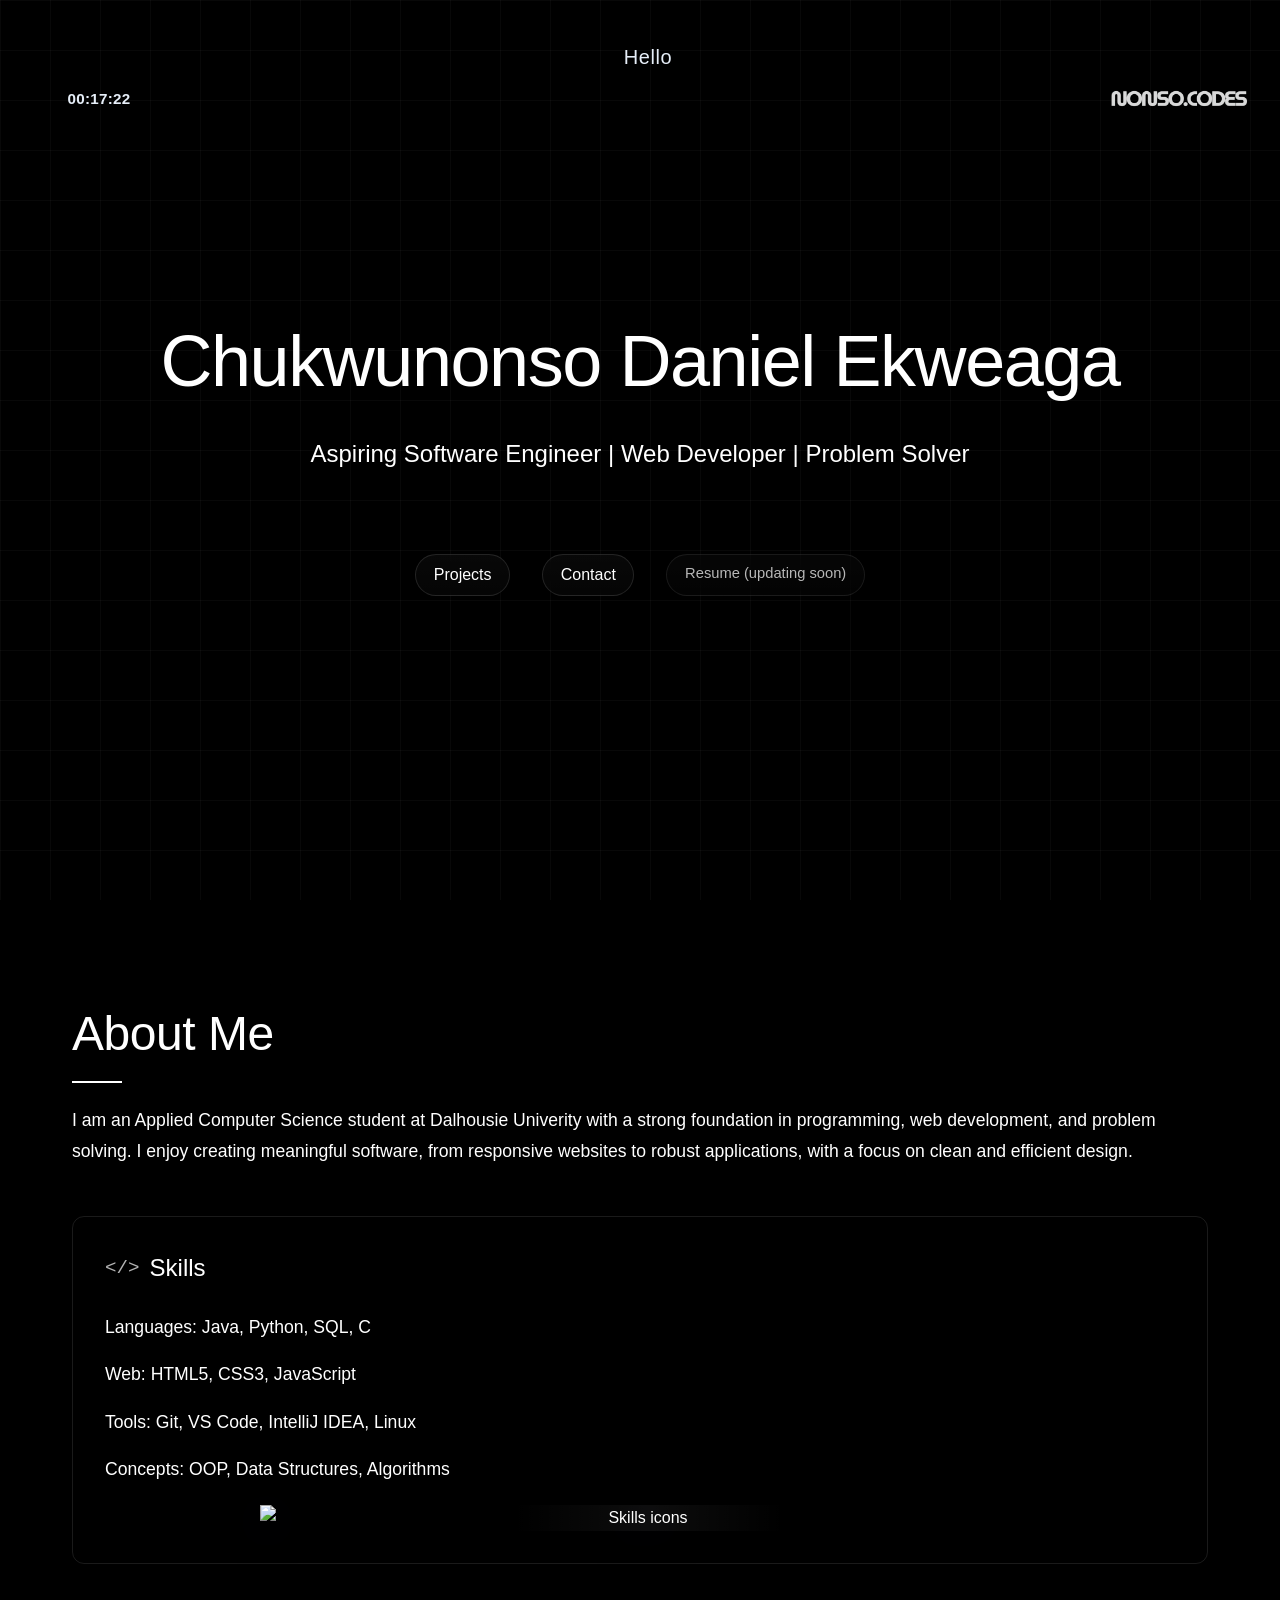
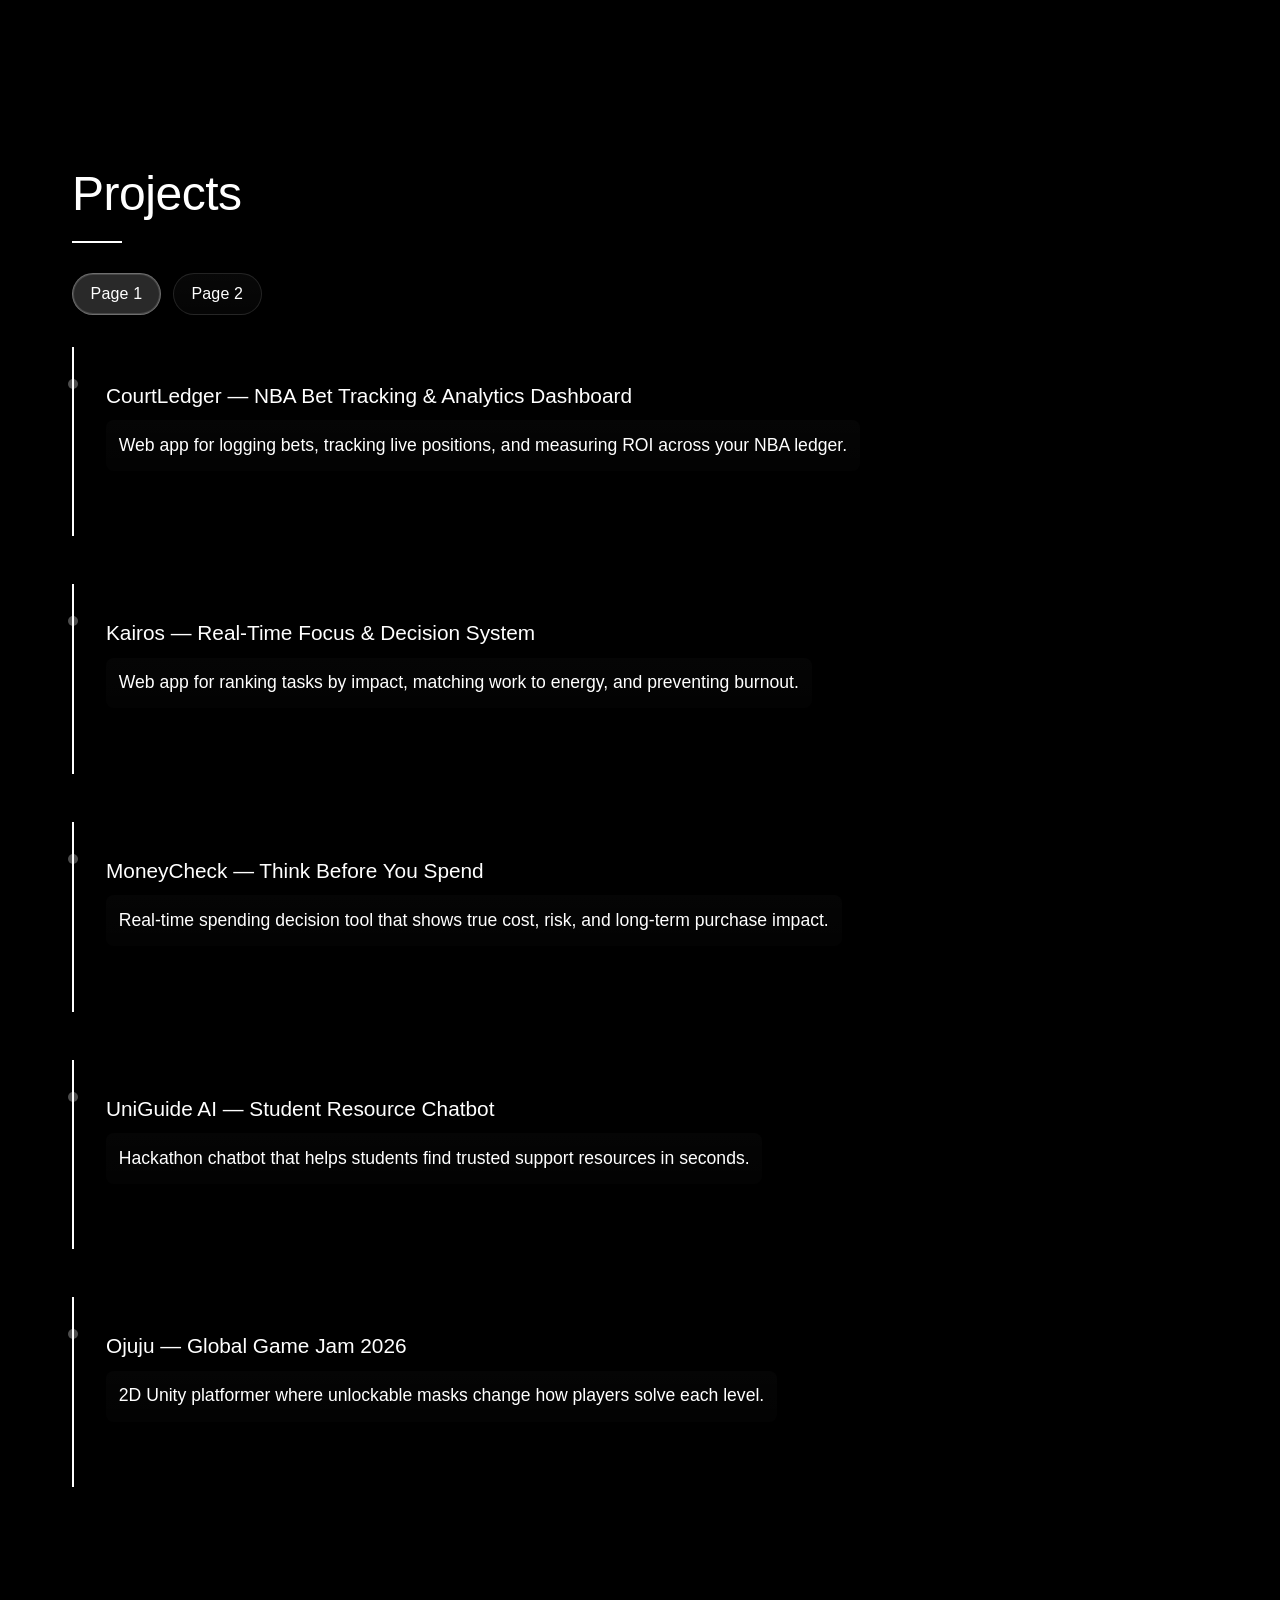
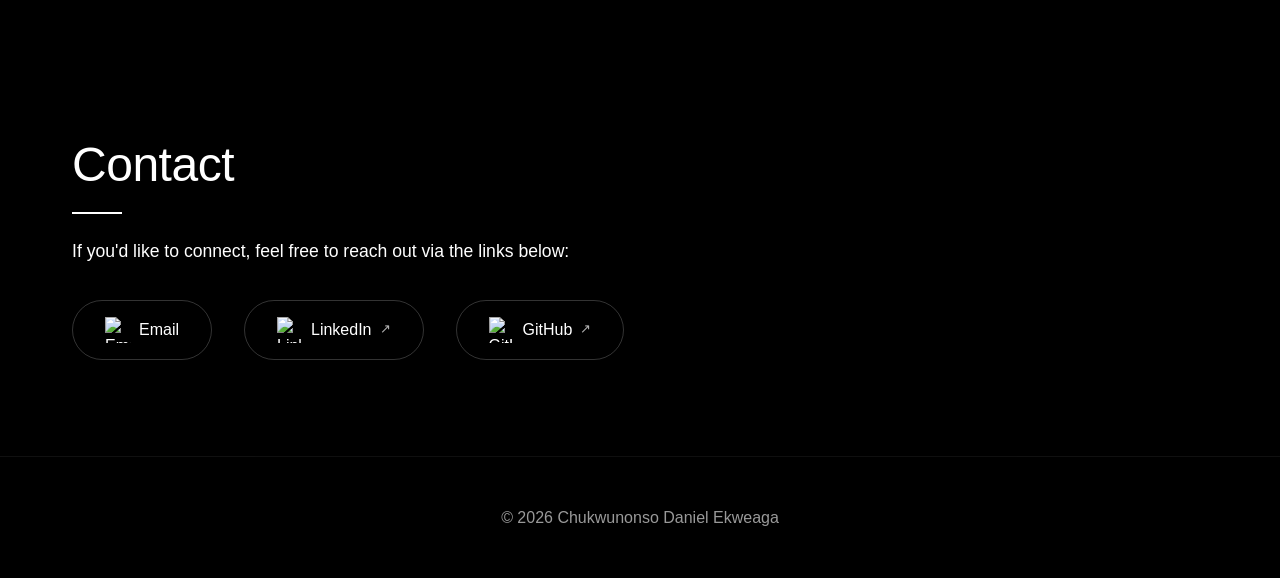
==== index.html @ 3522baa2 "Replace resume download with updating soon note. Co-authored-by: Cursor <cursoragent@cursor.com>" ====
<!DOCTYPE html>
<html lang="en">
<head>
  <meta charset="UTF-8">
  <meta name="viewport" content="width=device-width, initial-scale=1.0">
  <title>Chukwunonso Daniel Ekweaga</title>
  <!-- Favicon / site icon -->
  <link rel="icon" type="image/png" href="header image.png">
  <link rel="apple-touch-icon" href="header image.png">
  <meta name="theme-color" content="#0b0b0b">
  <link rel="stylesheet" href="style.css">
</head>
<body>
  <!-- Floating geometric background shapes -->
  <div class="geometric-bg shape-1">
    <svg viewBox="0 0 100 100">
      <circle cx="50" cy="50" r="45" stroke="rgba(255,255,255,0.1)" stroke-width="1" fill="none"/>
    </svg>
  </div>
  <div class="geometric-bg shape-2">
    <svg viewBox="0 0 100 100">
      <polygon points="50,5 95,75 5,75" stroke="rgba(255,255,255,0.1)" stroke-width="1" fill="none"/>
    </svg>
  </div>
  <div class="geometric-bg shape-3">
    <svg viewBox="0 0 100 100">
      <rect x="10" y="10" width="80" height="80" stroke="rgba(255,255,255,0.1)" stroke-width="1" fill="none"/>
    </svg>
  </div>

  <!-- Top bar: logo, greeting, clock -->
  <div class="topbar">
    <div class="top-left">
      <div class="clock" aria-hidden="false" title="Local time"></div>
      <div class="topbar-links">
        <!-- Resume moved to main nav for easier access on mobile -->
      </div>
    </div>
    <div class="greeting" aria-live="polite">Hello</div>
    <div class="logo">
      <a href="#">
        <img src="nonso wo bg.png" alt="CDE Logo">
      </a>
    </div>
  </div>
  <header>
    <h1 class="slide-in">Chukwunonso Daniel Ekweaga</h1>
    <p class="slide-in">Aspiring Software Engineer | Web Developer | Problem Solver</p>
    <nav>
      <a href="#projects">Projects</a>
      <a href="#contact">Contact</a>
      <span class="resume-note" id="download-resume" title="Resume is being updated">Resume (updating soon)</span>
    </nav>
  </header>


  <section id="about" class="fade-in">
    <h2>About Me</h2>
    <p>I am an Applied Computer Science student at Dalhousie Univerity with a strong foundation in programming, web development, and problem solving. I enjoy creating meaningful software, from responsive websites to robust applications, with a focus on clean and efficient design.</p>
    <div class="skills">
      <h3>Skills</h3>
      <p><strong>Languages:</strong> Java, Python, SQL, C</p>
      <p><strong>Web:</strong> HTML5, CSS3, JavaScript</p>
      <p><strong>Tools:</strong> Git, VS Code, IntelliJ IDEA, Linux</p>
      <p><strong>Concepts:</strong> OOP, Data Structures, Algorithms</p>

      <!-- Skills icons (skillicons.dev) -->
      <div class="skillsicons-wrap">
        <img class="skillsicons-img" src="https://skillicons.dev/icons?i=js,html,css,java,python,mysql,c,git,vscode,linux" alt="Skills icons">
      </div>
    </div>
  </section>
  

  <section id="projects" class="fade-in">
    <h2>Projects</h2>
    <div class="projects-pagination" role="tablist" aria-label="Project pages">
      <button class="projects-page-btn active" data-project-page-btn="1" role="tab" aria-selected="true">Page 1</button>
      <button class="projects-page-btn" data-project-page-btn="2" role="tab" aria-selected="false">Page 2</button>
    </div>

    <div class="project slide-in" data-project-page="1">
      <h3>CourtLedger — NBA Bet Tracking &amp; Analytics Dashboard</h3>
      <p class="project-short" tabindex="0" role="button" aria-expanded="false">Web app for logging bets, tracking live positions, and measuring ROI across your NBA ledger.</p>
      <div class="project-details" aria-hidden="true">
        <div class="project-details-inner">
          <p class="project-long">CourtLedger helps users record props and game bets, monitor pending vs settled outcomes, analyze performance by market and sportsbook, and export ledgers for review. It includes Highlight Hub for official NBA YouTube highlights, optional auto-settlement for supported player props, bet slip OCR, and secure auth with user-scoped data. Built with React (TypeScript), Vite, Tailwind CSS, Supabase, Recharts, and deployed on Vercel.</p>
          <a class="project-download" href="https://court-ledger.vercel.app/" target="_blank" rel="noopener" data-file="">Live Demo</a>
        </div>
      </div>
    </div>

    <div class="project slide-in" data-project-page="1">
      <h3>Kairos — Real-Time Focus & Decision System</h3>
      <p class="project-short" tabindex="0" role="button" aria-expanded="false">Web app for ranking tasks by impact, matching work to energy, and preventing burnout.</p>
      <div class="project-details" aria-hidden="true">
        <div class="project-details-inner">
          <p class="project-long">Kairos helps users prioritize high-ROI tasks, run checkpoint-based focus sessions, and adapt breaks in real time. It includes session persistence and recovery, plus secure auth/profile flows. Built with React (TypeScript), shadcn/ui, Tailwind CSS, Supabase, LocalStorage, and deployed on Vercel.</p>
          <a class="project-download" href="https://kairos-six-inky.vercel.app" target="_blank" rel="noopener" data-file="">Live Demo</a>
          <a class="project-download" href="https://github.com/danekweaga/kairos" target="_blank" rel="noopener" data-file="">GitHub</a>
        </div>
      </div>
    </div>

    <div class="project slide-in" data-project-page="1">
      <h3>MoneyCheck — Think Before You Spend</h3>
      <p class="project-short" tabindex="0" role="button" aria-expanded="false">Real-time spending decision tool that shows true cost, risk, and long-term purchase impact.</p>
      <div class="project-details" aria-hidden="true">
        <div class="project-details-inner">
          <p class="project-long">MoneyCheck helps users evaluate purchases instantly with budget impact scoring, risk analysis, future value visualization, AI-powered explanations, a personal finance dashboard, and exportable records. Built as a full-stack application using Next.js, Supabase, and OpenAI.</p>
          <a class="project-download" href="https://money-check-theta.vercel.app/dashboard" target="_blank" rel="noopener" data-file="">Live Demo</a>
        </div>
      </div>
    </div>

    <div class="project slide-in" data-project-page="1">
      <h3>UniGuide AI — Student Resource Chatbot</h3>
      <p class="project-short" tabindex="0" role="button" aria-expanded="false">Hackathon chatbot that helps students find trusted support resources in seconds.</p>
      <div class="project-details" aria-hidden="true">
        <div class="project-details-inner">
          <p class="project-long">UniGuide AI lets students describe their situation in plain language, then returns relevant support links from university, government, and local services. I helped prototype the chat flow, shape response clarity, and present the solution during the final pitch.</p>
          <a class="project-download" href="https://github.com/UniGuide-AI/main" target="_blank" rel="noopener" data-file="">GitHub</a>
        </div>
      </div>
    </div>

    <div class="project slide-in" data-project-page="1">
      <h3>Ojuju — Global Game Jam 2026</h3>
      <p class="project-short" tabindex="0" role="button" aria-expanded="false">2D Unity platformer where unlockable masks change how players solve each level.</p>
      <div class="project-details" aria-hidden="true">
        <div class="project-details-inner">
          <p class="project-long">Built during Global Game Jam 2026, Ojuju features mask-based abilities like platform freeze, enhanced jumps, and temporary invincibility. I contributed to gameplay implementation, rapid testing, and polish across desktop and mobile builds under a tight deadline.</p>
          <div class="project-media">
            <button class="open-video-btn" data-video-src="https://www.youtube.com/embed/p0ML6xX6aCY">Watch Video</button>
            <p class="media-caption">Ojuju - gameplay demo</p>
          </div>
          <a class="project-download" href="https://github.com/Emmanuel27121/Game_Jam_2026" target="_blank" rel="noopener" data-file="">GitHub</a>
        </div>
      </div>
    </div>

    <div class="project slide-in" data-project-page="2">
      <h3>Polynomial Calculator</h3>
  <p class="project-short" tabindex="0" role="button" aria-expanded="false">GUI-based calculator in JavaFX capable of solving polynomials up to the 3rd degree.</p>
      <div class="project-details" aria-hidden="true">
        <div class="project-details-inner">
          <p class="project-long">The Polynomial Calculator is a sleek JavaFX app by Chukwunonso Daniel Ekweaga for solving and graphing linear, quadratic, and cubic equations. Featuring a modern dark UI, custom keypad, quick polynomial buttons, and a graph viewer, it makes equation input and visualization simple. 
            Powered by a reliable MathLogic engine, it ensures accurate results with a stylish, responsive design that runs smoothly in any Java IDE or BlueJ.</p>
          <a class="project-download" href="https://github.com/danekweaga/Polynomial-Calculator/tree/main" target="_blank" rel="noopener" data-file="">GitHub</a>
        </div>
      </div>
    </div>

    <div class="project slide-in" data-project-page="2">
      <h3>University Library Database</h3>
      <p class="project-short" tabindex="0" role="button" aria-expanded="false">Command-line application using Java and SQL for managing library records with CRUD operations.</p>
      <div class="project-details" aria-hidden="true">
        <div class="project-details-inner">
          <p class="project-long">The University Library Management System is a command-line Java application built with MySQL to streamline how libraries manage books, users, borrowing, and fines. 
            Developed as a collaborative project, it allows administrators to add and update books, register students and faculty, track borrowing and returns, 
            and automatically calculate overdue fines. With efficient search and reporting features, the system provides a reliable way to organize resources and maintain accurate records, all while demonstrating strong database integration through JDBC.
</p>
          <a class="project-download" href="https://github.com/danekweaga/Database-Project" target="_blank" rel="noopener" data-file="">GitHub</a>
        </div>
      </div>
    </div>

    <div class="project slide-in" data-project-page="2">
      <h3>Game Giveaway Tool</h3>
      <p class="project-short" tabindex="0" role="button" aria-expanded="false">Desktop JavaFX application for streamers to conduct giveaways, using randomized algorithms.</p>
      <div class="project-details" aria-hidden="true">
        <div class="project-details-inner">
          <p class="project-long">Nana's Crossing is a fun Java game where you help a grandmother cross a busy 8-lane highway. 
            Each lane you cross earns money, but it gets riskier as you go - starting at 10% chance of getting hit and rising to 31%. The challenge is deciding when to cash out your winnings or risk it all for the big payout. 
            Built with JavaFX, it features smooth animations, sound effects, and an easy-to-use interface perfect for streaming to an audience.</p>
          <div class="project-media">
            <button class="open-video-btn" data-video-src="https://www.youtube.com/embed/TQymY1GnweA?si=K-OEld5gvgU44H7H">Watch Video</button>
            <p class="media-caption">Nana's Crossing - gameplay & guide</p>
          </div>
          <a class="project-download" href="https://github.com/danekweaga/New-Updated-Nana-Crossing" target="_blank" rel="noopener" data-file="" download>Github</a>
        </div>
      </div>
    </div>

    <div class="project slide-in" data-project-page="2">
      <h3>Business Website for a Moving Company</h3>
      <p class="project-short" tabindex="0" role="button" aria-expanded="false">Responsive website built with HTML5, CSS3, and JavaScript. Includes a contact form and cross-browser testing.</p>
      <div class="project-details" aria-hidden="true">
        <div class="project-details-inner">
          <p class="project-long"><strong>Citi Logistics Website</strong> is a professional business website developed for a moving and logistics company in Saint John. It showcases services like residential moving, commercial relocations, and package delivery with a clean, responsive design. Built with modern web technologies and ready for deployment, this project demonstrates front-end development skills and business-focused web design.</p>
          <a class="project-download" href="https://danekweaga.github.io/Citi-Logistics-Website/" target="_blank" rel="noopener" data-file="">Visit site</a>
        </div>
      </div>
    </div>

    <div class="project slide-in" data-project-page="2">
      <h3>Data Structures Portfolio</h3>
      <p class="project-short" tabindex="0" role="button" aria-expanded="false">Collection of fundamental data structure implementations in C and Java (linked lists, stacks, queues, BSTs, and more).</p>
      <div class="project-details" aria-hidden="true">
        <div class="project-details-inner">
          <p class="project-long">This repository contains lab implementations of core data structures written in both Java and C to demonstrate memory management, algorithmic complexity, and practical usage. It includes linked lists, stacks, queues, nodes, and a binary search tree.</p>
          <a class="project-download" href="https://github.com/danekweaga/Data-Structures-Portfolio" target="_blank" rel="noopener" data-file="">View on GitHub</a>
        </div>
      </div>
    </div>
  </section>

  <!--
  <section id="experience" class="fade-in">
    <h2>Experience</h2>
    <div class="job slide-in">
      <h3>Nexora 360 Holdings Inc. – Administrative Assistant</h3>
      <p><em>Jan 2024 - Sep 2025</em></p>
      <p>Supported project coordination, managed office resources, and upheld company standards to improve customer satisfaction.</p>
    </div>
    <div class="volunteer slide-in">
      <h3>Pavillion of Redemption SJ – Camera Operator</h3>
      <p><em>Sep 2024 - Present</em></p>
      <p>Operated main and secondary cameras during events to deliver professional live streaming.</p>
    </div>
    <div class="volunteer slide-in">
      <h3>Saint John High School – Social Media Manager</h3>
      <p><em>Mar 2024 - May 2024</em></p>
      <p>Co-managed Instagram for the Boys Volleyball team, designing and posting content to increase engagement.</p>
    </div>
    <div class="leadership slide-in">
      <h3>Pavillion of Redemption SJ – Team Leader</h3>
      <p><em>Apr 2024 - Sep 2024</em></p>
      <p>Led the RCCG POR Teen Council, planned events, and managed teen-focused programs including summer camp supervision.</p>
    </div>
  </section>
  -->

  <section id="contact" class="fade-in">
    <h2>Contact</h2>
    <p>If you'd like to connect, feel free to reach out via the links below:</p>
    <div class="links slide-in">
      <a href="mailto:danielekweaga@gmail.com" aria-label="Email"> 
        <img class="contact-icon" src="https://skillicons.dev/icons?i=gmail" alt="Email icon"> 
        <span>Email</span>
      </a>
      <a href="https://www.linkedin.com/in/chukwunonso-daniel-ekweaga/" target="_blank" class="external-link" aria-label="LinkedIn"> 
        <img class="contact-icon" src="https://skillicons.dev/icons?i=linkedin" alt="LinkedIn icon"> 
        <span>LinkedIn</span>
      </a>
      <a href="https://github.com/danekweaga" target="_blank" class="external-link" aria-label="GitHub"> 
        <img class="contact-icon" src="https://skillicons.dev/icons?i=github" alt="GitHub icon"> 
        <span>GitHub</span>
      </a>
    </div>
  </section>

  <footer>
    <p>© Chukwunonso Daniel Ekweaga</p>
  </footer>

  <script src="script.js"></script>
  <!-- Video modal (opens when user clicks Watch Video) -->
  <div id="video-modal" class="video-modal" aria-hidden="true">
    <div class="video-modal-backdrop" data-close></div>
    <div class="video-modal-content" role="dialog" aria-modal="true" aria-label="Video player">
      <button class="video-modal-close" aria-label="Close video" data-close>&times;</button>
      <div class="video-wrapper">
        <iframe id="video-iframe" class="video-iframe" src="" frameborder="0" allowfullscreen title="Embedded video"></iframe>
      </div>
    </div>
  </div>
</body>
</html>
---- style.css ----
/* Reset and base styles */
* {
  margin: 0;
  padding: 0;
  box-sizing: border-box;
}

html {
  scroll-behavior: smooth;
}

body {
  font-family: 'SF Pro Display', -apple-system, BlinkMacSystemFont, 'Segoe UI', Roboto, sans-serif;
  background-color: #000;
  color: #fff;
  line-height: 1.6;
  overflow-x: hidden;
}

/* Logo Styles */
.logo {
  position: fixed;
  top: 1.5rem;
  right: 1.5rem;
  z-index: 1000;
  height: 150px;
  width: auto;
  transition: all 0.3s ease;
}

.logo img {
  height: 100%;
  width: auto;
}

.logo:hover {
  transform: scale(1.05);
}

/* Clock in top-left - match logo sizing */
.clock {
  position: fixed;
  top: 1.5rem;
  left: 1.5rem;
  z-index: 1000;
  height: 150px;
  min-width: 150px;
  display: flex;
  align-items: center;
  justify-content: center;
  color: #e6eef8;
  font-weight: 600;
  font-size: 0.95rem;
  letter-spacing: 0.02em;
  background: transparent;
}

/* Resume download link - unified with nav styles below */
/* Styles for `#download-resume` are handled together with `nav a` further down to ensure consistent appearance */

/* Topbar containing logo, greeting, and clock */
.topbar {
  position: fixed;
  top: 0.75rem;
  left: 0.75rem;
  right: 0.75rem;
  height: 90px;
  display: flex;
  align-items: center;
  justify-content: space-between;
  gap: 1rem;
  z-index: 1001;
  pointer-events: none; /* keep topbar decorative; inner interactive elements can override */
}

.topbar .logo, .topbar .clock {
  pointer-events: auto;
}

.greeting {
  flex: 1 1 auto;
  text-align: center;
  font-size: 1.25rem;
  font-weight: 500;
  color: #e6eef8;
  letter-spacing: 0.03em;
  pointer-events: none;
  transition: opacity 220ms ease, transform 220ms ease;
}

/* Topbar links group (Resume / Contact) */
.top-left {
  display: flex;
  align-items: center;
  gap: 0.75rem;
  pointer-events: auto;
}
.topbar-links {
  display: flex;
  flex-direction: row;
  gap: 0.5rem;
}
.topbar-links a {
  color: #e6eef8;
  text-decoration: none;
  font-size: 0.95rem;
  padding: 0; /* keep as inline text */
  border: none;
  border-radius: 0;
  background: transparent;
  transition: color 150ms ease, text-decoration 150ms ease;
}
.topbar-links a:hover,
.topbar-links a:focus {
  color: #ffffff;
  text-decoration: underline;
  transform: none;
  background: transparent;
}

.greeting.flash {
  animation: greetingFlash 800ms ease-in-out 1;
}

@keyframes greetingFlash {
  0% { transform: scale(1); opacity: 1; }
  50% { transform: scale(1.06); opacity: 0.85; }
  100% { transform: scale(1); opacity: 1; }
}

/* Visual skills grid (placeholder for skillsicon.dev) */
.skills-visual-grid {
  display: grid;
  grid-template-columns: repeat(auto-fit, minmax(90px, 1fr));
  gap: 1rem;
  max-width: 1000px;
  margin: 1.5rem auto;
  align-items: center;
  justify-items: center;
}

.skill-bubble {
  width: 92px;
  height: 92px;
  display: inline-grid;
  place-items: center;
  border-radius: 14px;
  background: linear-gradient(180deg, rgba(255,255,255,0.02), rgba(255,255,255,0.01));
  color: #e6eef8;
  font-weight: 600;
  transition: transform 260ms cubic-bezier(.2,.9,.2,1), box-shadow 260ms;
  cursor: default;
  box-shadow: 0 6px 18px rgba(4,13,30,0.35);
}

.skill-bubble:hover {
  transform: translateY(-8px) scale(1.04);
  box-shadow: 0 14px 30px rgba(4,13,30,0.6);
}

/* subtle staggered entrance */
.skills-visual-grid .skill-bubble { opacity: 0; transform: translateY(12px); }
.skills-visual-grid.loaded .skill-bubble { opacity: 1; transform: translateY(0); }
.skills-visual-grid .skill-bubble[data-index] { transition-delay: calc(var(--i) * 80ms); }

/* Skillicons.dev embed image styling */
.skillsicons-wrap {
  max-width: 900px;
  margin: 1.2rem auto 0 auto;
  text-align: center;
}
.skillsicons-img {
  width: 100%;
  max-width: 760px;
  height: auto;
  display: inline-block;
  filter: drop-shadow(0 8px 24px rgba(4,13,30,0.45));
}

/* Entrance + hover animations */
.skillsicons-img {
  opacity: 0;
  transform: translateY(8px) scale(1);
  transition: transform 320ms cubic-bezier(.2,.9,.2,1), opacity 420ms ease, filter 240ms ease;
}
.skillsicons-wrap.revealed .skillsicons-img { opacity: 1; transform: translateY(0) scale(1); }
.skillsicons-img:hover { transform: translateY(-6px) scale(1.02); filter: drop-shadow(0 18px 42px rgba(4,13,30,0.6)); }

/* shimmer overlay using pseudo-element */
.skillsicons-wrap { position: relative; }
.skillsicons-wrap::after {
  content: '';
  position: absolute;
  left: -30%;
  top: 0;
  height: 100%;
  width: 30%;
  background: linear-gradient(90deg, rgba(255,255,255,0) 0%, rgba(255,255,255,0.06) 50%, rgba(255,255,255,0) 100%);
  transform: translateX(-100%);
  pointer-events: none;
  transition: transform 1.6s ease;
  opacity: 0.9;
}
.skillsicons-wrap.revealed::after { transform: translateX(220%); transition: transform 1.6s ease; }

/* Header */
header {
  min-height: 100vh;
  display: flex;
  flex-direction: column;
  justify-content: center;
  align-items: center;
  text-align: center;
  padding: 0 2rem;
  position: relative;
  overflow: hidden;
}

/* Animated background grid */
header::before {
  content: '';
  position: absolute;
  top: 0;
  left: 0;
  right: 0;
  bottom: 0;
  background-image: 
    linear-gradient(rgba(255,255,255,0.03) 1px, transparent 1px),
    linear-gradient(90deg, rgba(255,255,255,0.03) 1px, transparent 1px);
  background-size: 50px 50px;
  animation: gridMove 20s linear infinite;
  z-index: -1;
}

@keyframes gridMove {
  0% { transform: translate(0, 0); }
  100% { transform: translate(50px, 50px); }
}

header h1 {
  font-size: clamp(2.5rem, 6vw, 4.5rem);
  font-weight: 300;
  margin-bottom: 1rem;
  letter-spacing: -0.02em;
  opacity: 0;
  transform: translateY(50px);
  transition: all 1s cubic-bezier(0.16, 1, 0.3, 1);
}

header p {
  font-size: clamp(1rem, 3vw, 1.5rem);
  margin-bottom: 3rem;
  opacity: 0.8;
  font-weight: 200;
  opacity: 0;
  transform: translateY(30px);
  transition: all 1s cubic-bezier(0.16, 1, 0.3, 1) 0.2s;
}

/* Navigation */
nav {
  display: flex;
  gap: 2rem;
  margin-top: 2rem;
}

nav a {
  color: #fff;
  text-decoration: none;
  font-weight: 400;
  padding: 0.5rem 1.5rem;
  border: 1px solid rgba(255, 255, 255, 0.2);
  border-radius: 50px;
  transition: all 0.3s ease;
  backdrop-filter: blur(10px);
  opacity: 0;
  transform: translateY(20px);
  animation: fadeInUp 1s cubic-bezier(0.16, 1, 0.3, 1) forwards;
}

nav a:nth-child(1) { animation-delay: 0.4s; }
nav a:nth-child(2) { animation-delay: 0.5s; }
nav a:nth-child(3) { animation-delay: 0.6s; }
nav a:nth-child(4) { animation-delay: 0.7s; }

nav a:hover {
  /* subtle hover for nav so it doesn't flash full white on mobile */
  background-color: rgba(255,255,255,0.12);
  color: #000;
  transform: translateY(-2px);
}

/* Unified navbar button styles (applies to main nav links and the resume button) */
nav a, #download-resume {
  display: inline-block;
  color: #fff;
  text-decoration: none;
  font-weight: 500;
  padding: 0.45rem 1.1rem;
  border-radius: 24px;
  border: 1px solid rgba(255,255,255,0.12);
  background: linear-gradient(180deg, rgba(255,255,255,0.03), rgba(255,255,255,0.02));
  transition: transform 140ms ease, background 140ms ease, box-shadow 120ms ease;
  backdrop-filter: blur(10px);
}

nav a:hover, #download-resume:hover, nav a:focus, #download-resume:focus {
  transform: translateY(-2px);
  background: rgba(255,255,255,0.08);
  box-shadow: 0 6px 18px rgba(0,0,0,0.4);
  color: #000;
}

#download-resume.resume-note {
  cursor: default;
  opacity: 0.72;
  font-size: 0.92rem;
}

#download-resume.resume-note:hover,
#download-resume.resume-note:focus {
  transform: none;
  background: linear-gradient(180deg, rgba(255,255,255,0.03), rgba(255,255,255,0.02));
  box-shadow: none;
  color: #fff;
}

/* Prevent harsh tap highlights on mobile (removes the default flash) */
nav a, .topbar-links a {
  -webkit-tap-highlight-color: rgba(0,0,0,0);
  touch-action: manipulation;
}

/* Make interactive elements avoid inverting to full white on touch/active states */
button, a, .project-short, .project-download, .links a, #download-resume {
  -webkit-tap-highlight-color: rgba(0,0,0,0);
  touch-action: manipulation;
  -webkit-tap-highlight-color: transparent;
}

/* Subtle active state that doesn't invert colors strongly */
button:active, a:active, .project-short:active, .project-download:active, #download-resume:active, .links a:active {
  transform: translateY(0);
  background-color: rgba(255,255,255,0.04);
  color: inherit; /* avoid switching to black text */
  box-shadow: none;
}

/* Avoid heavy :hover inversion on small screens (touch devices) */
@media (max-width: 700px) {
  nav a:hover, nav a:active, nav a:focus, .links a:hover, .links a:active, .links a:focus {
    background-color: rgba(255,255,255,0.06);
    color: #fff; /* keep text white to avoid stark contrast */
    transform: none !important;
  }

  /* Make sure the large white background animation doesn't trigger on scroll/tap */
  .links a::before { transition: none; }

  /* Slightly reduce the backdrop brightness for active state */
  #download-resume:active {
    background: rgba(255,255,255,0.04);
    box-shadow: none;
  }

  /* Ensure project-short doesn't jump during scroll/tap */
  .project-short:active, .project-short:focus {
    transform: none;
  }
}

/* Make touch interactions subtle: no transform/white inversion on small screens */
@media (max-width: 700px) {
  nav a, .topbar-links a {
    transform: none !important;
  }
  nav a:hover, nav a:active, nav a:focus {
    background-color: rgba(255,255,255,0.06);
    color: #fff;
  }
  /* ensure no full-white background */
  nav a { -webkit-backface-visibility: hidden; backface-visibility: hidden; }
}

/* Mobile specific adjustments */
@media (max-width: 700px) {
  .topbar {
    left: 0.5rem;
    right: 0.5rem;
    height: auto;
    padding: 0.5rem;
    gap: 0.5rem;
  }
  .logo { height: 56px; top: 0.6rem; }
  .clock { height: 56px; min-width: 56px; font-size: 0.9rem; top: 0.6rem; }
  .greeting { font-size: 1rem; }
  .topbar-links { gap: 0.4rem; }
  nav { margin-top: 1rem; }
  nav a { padding: 0.5rem 1rem; font-size: 0.95rem; }
  /* Make resume slightly smaller on mobile while keeping pill feel */
  #download-resume { padding: 6px 10px; font-size: 0.92rem; border-radius: 18px; }

  /* Allow project details to expand more on small screens and make download links easier to tap */
  .project-details.open { max-height: 1200px; }
  .project-download { display: block; width: 100%; box-sizing: border-box; margin-top: 0.8rem; }
  .projects-pagination { margin-bottom: 1.25rem; }
  .projects-page-btn { width: 100%; text-align: center; }
}

/* Mobile: neutralize navbar fancy styles to avoid flashing on touch */
@media (max-width: 700px) {
  nav a, #download-resume {
    background: transparent !important;
    border: none !important;
    color: #fff !important;
    box-shadow: none !important;
    transform: none !important;
    transition: none !important;
    opacity: 1 !important;
  }
  /* disable entrance animation which can cause repaints during scroll */
  nav a {
    animation: none !important;
  }
}

/* Floating geometric shapes */
.geometric-bg {
  position: fixed;
  pointer-events: none;
  z-index: -1;
  opacity: 0.02;
}

.geometric-bg svg {
  width: 100%;
  height: 100%;
}

.shape-1 {
  top: 10%;
  left: 10%;
  width: 100px;
  height: 100px;
  animation: float 20s infinite ease-in-out;
}

.shape-2 {
  top: 60%;
  right: 10%;
  width: 150px;
  height: 150px;
  animation: float 25s infinite ease-in-out reverse;
}

.shape-3 {
  bottom: 20%;
  left: 15%;
  width: 80px;
  height: 80px;
  animation: float 30s infinite ease-in-out;
}

@keyframes float {
  0%, 100% { transform: translateY(0px) rotate(0deg); }
  33% { transform: translateY(-20px) rotate(120deg); }
  66% { transform: translateY(20px) rotate(240deg); }
}

/* Sections */
section {
  max-width: 1200px;
  margin: 0 auto;
  padding: 6rem 2rem;
  opacity: 0;
  transform: translateY(50px);
  transition: all 0.8s cubic-bezier(0.16, 1, 0.3, 1);
}

section.visible {
  opacity: 1;
  transform: translateY(0);
}

section h2 {
  font-size: clamp(2rem, 5vw, 3rem);
  font-weight: 200;
  margin-bottom: 2rem;
  letter-spacing: -0.01em;
  position: relative;
  display: inline-block;
}

section h2::after {
  content: '';
  position: absolute;
  bottom: -10px;
  left: 0;
  width: 0;
  height: 2px;
  background-color: #fff;
  transition: width 0.8s cubic-bezier(0.16, 1, 0.3, 1) 0.3s;
}

section.visible h2::after {
  width: 50px;
}

section p {
  font-size: 1.1rem;
  line-height: 1.8;
  margin-bottom: 1.5rem;
  opacity: 0.9;
  font-weight: 300;
}

/* Skills section */
.skills {
  margin-top: 3rem;
  padding: 2rem;
  border: 1px solid rgba(255, 255, 255, 0.1);
  border-radius: 12px;
  backdrop-filter: blur(5px);
  position: relative;
}

.skills::before {
  content: '';
  position: absolute;
  top: -1px;
  left: -1px;
  right: -1px;
  bottom: -1px;
  background: linear-gradient(45deg, transparent, rgba(255,255,255,0.1), transparent);
  border-radius: 12px;
  z-index: -1;
  opacity: 0;
  transition: opacity 0.3s ease;
}

.skills:hover::before {
  opacity: 1;
}

.skills h3 {
  font-size: 1.5rem;
  margin-bottom: 1.5rem;
  font-weight: 300;
  display: flex;
  align-items: center;
}

.skills h3::before {
  content: '</>';
  font-family: 'Courier New', monospace;
  margin-right: 10px;
  color: rgba(255, 255, 255, 0.7);
  font-size: 1.2rem;
}

.skills p {
  margin-bottom: 1rem;
}

.skills strong {
  color: #fff;
  font-weight: 500;
}

/* Ensure SVG images used as icons fit the tile */
.icon-svg {
  width: 64px;
  height: 64px;
  /*display: block;*/
  object-fit: contain;
  filter: drop-shadow(0 6px 14px rgba(0,0,0,0.35));
  transition: transform 280ms cubic-bezier(.2,.9,.2,1), filter 220ms;
}

.skill .icon-svg { border-radius: 6px; padding: 0; background: transparent; }

/* Projects and Experience */
.project, .job, .volunteer, .leadership {
  margin-bottom: 3rem;
  padding: 2rem;
  border-left: 2px solid rgba(255, 255, 255, 0.1);
  padding-left: 2rem;
  opacity: 0;
  transform: translateX(-30px);
  transition: all 0.6s cubic-bezier(0.16, 1, 0.3, 1);
  position: relative;
}

/* Projects pagination controls */
.projects-pagination {
  display: flex;
  gap: 0.75rem;
  margin: 0.5rem 0 2rem 0;
  flex-wrap: wrap;
}

.projects-page-btn {
  display: inline-block;
  color: #fff;
  text-decoration: none;
  font-weight: 500;
  letter-spacing: 0.01em;
  background: linear-gradient(180deg, rgba(255,255,255,0.03), rgba(255,255,255,0.02));
  border: 1px solid rgba(255,255,255,0.12);
  border-radius: 24px;
  padding: 0.45rem 1.1rem;
  cursor: pointer;
  font: inherit;
  backdrop-filter: blur(10px);
  transition: transform 140ms ease, background 140ms ease, box-shadow 120ms ease;
}

.projects-page-btn:hover,
.projects-page-btn:focus-visible {
  transform: translateY(-2px);
  background: rgba(255,255,255,0.08);
  box-shadow: 0 6px 18px rgba(0,0,0,0.4);
  color: #000;
}

.projects-page-btn.active {
  background: rgba(255,255,255,0.16);
  border-color: rgba(255,255,255,0.32);
  box-shadow: inset 0 0 0 1px rgba(255,255,255,0.14);
  color: #fff;
}

.project[data-project-page] {
  transition: opacity 180ms ease, transform 180ms ease, border-left-color 180ms ease;
}

.project.project-page-fading-in {
  opacity: 0 !important;
  transform: translateY(8px) !important;
}

.project.project-page-fading-out {
  opacity: 0 !important;
  transform: translateY(8px) !important;
  pointer-events: none;
}

.project.project-page-hidden {
  display: none !important;
}

/* Expandable project details */
.project-short {
  cursor: pointer;
  padding: 0.6rem 0.8rem;
  border-radius: 8px;
  background: linear-gradient(180deg, rgba(255,255,255,0.02), rgba(255,255,255,0.01));
  display: inline-block;
  transition: transform 180ms ease, background 200ms ease;
}
.project-short:focus, .project-short:hover {
  transform: translateY(-4px);
  background: linear-gradient(180deg, rgba(58,141,255,0.06), rgba(58,141,255,0.02));
}

.project-details {
  max-height: 0;
  overflow: hidden;
  transition: max-height 360ms cubic-bezier(0.16, 1, 0.3, 1), padding 240ms ease;
  margin-top: 0.6rem;
}
.project-details.open {
  max-height: 400px; /* generous height for content */
  padding: 0.8rem 0.6rem 0.6rem 0.6rem;
}
.project-details-inner {
  background: rgba(255,255,255,0.02);
  border: 1px solid rgba(255,255,255,0.04);
  padding: 1rem;
  border-radius: 8px;
}
.project-download {
  display: inline-block;
  margin-top: 0.6rem;
  color: #fff;
  text-decoration: none;
  padding: 0.5rem 0.9rem;
  border: 1px solid rgba(255,255,255,0.12);
  border-radius: 8px;
  background: rgba(255,255,255,0.02);
}

/* Project media (responsive iframe) */
.project-media {
  margin-top: 0.8rem;
}
.project-media iframe {
  max-width: 100%;
  width: 100%;
  height: auto;
  aspect-ratio: 16 / 9;
  border-radius: 8px;
  border: 1px solid rgba(255,255,255,0.06);
}
.media-caption {
  margin-top: 0.4rem;
  font-size: 0.9rem;
  color: rgba(230,238,248,0.9);
}

/* Video modal */
.video-modal {
  position: fixed;
  inset: 0;
  display: none;
  align-items: center;
  justify-content: center;
  z-index: 1200;
}
.video-modal.open {
  display: flex;
}
.video-modal-backdrop {
  position: absolute;
  inset: 0;
  background: rgba(0,0,0,0.6);
  backdrop-filter: blur(3px);
}
.video-modal-content {
  position: relative;
  max-width: 96vw;
  width: min(1100px, 95%);
  background: #0b0b0b;
  padding: 0.6rem;
  border-radius: 10px;
  box-shadow: 0 10px 30px rgba(0,0,0,0.6);
  z-index: 2;
}
.video-wrapper {
  width: 100%;
  aspect-ratio: 16 / 9;
}
.video-iframe {
  width: 100%;
  height: 100%;
  border: 0;
  border-radius: 6px;
}
.video-modal-close {
  position: absolute;
  top: 8px;
  right: 10px;
  z-index: 3;
  background: transparent;
  color: #fff;
  border: 0;
  font-size: 1.6rem;
  line-height: 1;
  padding: 6px 10px;
  cursor: pointer;
}
.video-modal-close:focus {
  outline: 2px solid #fff;
  outline-offset: 2px;
}

.project::before, .job::before, .volunteer::before, .leadership::before {
  content: '';
  position: absolute;
  left: -6px;
  top: 2rem;
  width: 10px;
  height: 10px;
  border-radius: 50%;
  background-color: rgba(255, 255, 255, 0.3);
  transition: all 0.3s ease;
}

.project:hover::before, .job:hover::before, .volunteer:hover::before, .leadership:hover::before {
  background-color: #fff;
  box-shadow: 0 0 20px rgba(255, 255, 255, 0.5);
}

.project.visible, .job.visible, .volunteer.visible, .leadership.visible {
  opacity: 1;
  transform: translateX(0);
  border-left-color: #fff;
}

.project h3, .job h3, .volunteer h3, .leadership h3 {
  font-size: 1.3rem;
  margin-bottom: 0.5rem;
  font-weight: 400;
}

.project:hover, .job:hover, .volunteer:hover, .leadership:hover {
  transform: translateX(10px);
  border-left-color: #fff;
}

/* Contact links */
.links {
  display: flex;
  gap: 2rem;
  margin-top: 2rem;
  flex-wrap: wrap;
}

.links a {
  color: #fff;
  text-decoration: none;
  padding: 1rem 2rem;
  border: 1px solid rgba(255, 255, 255, 0.2);
  border-radius: 50px;
  transition: all 0.3s ease;
  font-weight: 300;
  opacity: 0;
  transform: translateY(20px);
  position: relative;
  overflow: hidden;
  display: flex;
  align-items: center;
  gap: 8px;
}

/* Contact icons (from skillicons.dev) */
.contact-icon {
  width: 26px;
  height: 26px;
  display: inline-block;
  object-fit: contain;
  filter: drop-shadow(0 4px 10px rgba(0,0,0,0.35));
}

.links a::before {
  content: '';
  position: absolute;
  top: 50%;
  left: 50%;
  width: 0;
  height: 0;
  background: radial-gradient(circle, rgba(255,255,255,0.1) 0%, transparent 70%);
  transition: all 0.3s ease;
  transform: translate(-50%, -50%);
}

.links a:hover::before {
  width: 200px;
  height: 200px;
}

.links.visible a {
  animation: fadeInUp 0.6s cubic-bezier(0.16, 1, 0.3, 1) forwards;
}

.links a:nth-child(1) { animation-delay: 0.1s; }
.links a:nth-child(2) { animation-delay: 0.2s; }
.links a:nth-child(3) { animation-delay: 0.3s; }

.links a:hover {
  background-color: #fff;
  color: #000;
  transform: translateY(-5px);
}

/* Arrow decoration for external links */
.external-link::after {
  content: '↗';
  font-size: 0.8rem;
  opacity: 0.7;
  transition: all 0.3s ease;
}

.external-link:hover::after {
  transform: translate(2px, -2px);
  opacity: 1;
}

/* Footer */
footer {
  text-align: center;
  padding: 3rem 2rem;
  border-top: 1px solid rgba(255, 255, 255, 0.1);
  opacity: 0.6;
  font-weight: 300;
}

/* Animations */
@keyframes fadeInUp {
  to {
    opacity: 1;
    transform: translateY(0);
  }
}

.slide-in {
  opacity: 0;
  transform: translateY(50px);
  transition: all 0.8s cubic-bezier(0.16, 1, 0.3, 1);
}

.slide-in.visible {
  opacity: 1;
  transform: translateY(0);
}

.fade-in {
  opacity: 0;
  transform: translateY(30px);
  transition: all 1s cubic-bezier(0.16, 1, 0.3, 1);
}

.fade-in.visible {
  opacity: 1;
  transform: translateY(0);
}

/* Page load animations */
.slide-in.loaded {
  opacity: 1;
  transform: translateY(0);
}

/* Mobile responsiveness */
@media (max-width: 768px) {
  .logo {
    top: 1rem;
    right: 1rem; /* keep logo on the right like desktop */
    height: 72px; /* slightly bigger on mobile */
  }
  
  nav {
    flex-direction: column;
    gap: 1rem;
    width: 100%;
  }
  
  nav a {
    text-align: center;
  }
  
  .links {
    flex-direction: row; /* keep contact links horizontal on mobile */
    align-items: center;
    justify-content: center;
    gap: 1rem;
  }

  /* Ensure contact buttons are visible at this breakpoint too */
  .links a {
    opacity: 1 !important;
    transform: none !important;
  }
  
  section {
    padding: 4rem 1rem;
  }
  
  .project, .job, .volunteer, .leadership {
    padding: 1.5rem;
    padding-left: 1.5rem;
    border-left-width: 1px;
  }

  .geometric-bg {
    display: none;
  }
}

/* Smooth scrolling enhancements */
@media (prefers-reduced-motion: no-preference) {
  html {
    scroll-behavior: smooth;
  }
}

/* High contrast for accessibility */
@media (prefers-contrast: high) {
  section h2::after {
    background-color: #fff;
  }
  
  nav a, .links a {
    border-color: #fff;
  }
}

/* Additional mobile-safe overrides: reduce repaint-heavy styles and neutralize tap/hover inversion */
@media (max-width: 700px) {
  /* Turn off backdrop-filter on mobile for nav/buttons to avoid expensive repaints */
  nav a, #download-resume, .links a, .topbar-links a, .video-modal-content {
    backdrop-filter: none !important;
    -webkit-backdrop-filter: none !important;
  }

  /* Keep transitions cheap and predictable on touch devices */
  nav a, #download-resume, .links a, .topbar-links a {
    transition: background-color 120ms linear, color 120ms linear !important;
    will-change: auto !important;
    animation: none !important;
  }

  /* Avoid stark inversion on press/hover; keep subtle translucent feedback */
  nav a:hover, nav a:active, nav a:focus,
  #download-resume:hover, #download-resume:active, #download-resume:focus,
  .links a:hover, .links a:active, .links a:focus {
    background-color: rgba(255,255,255,0.06) !important;
    color: #fff !important;
    transform: none !important;
    box-shadow: none !important;
  }

  /* Explicitly silence OS tap highlight */
  nav a, #download-resume, .links a, .topbar-links a, button {
    -webkit-tap-highlight-color: rgba(0,0,0,0) !important;
    tap-highlight-color: rgba(0,0,0,0) !important;
    touch-action: manipulation !important;
  }

  /* Disable pseudo-element ripple / big radial effects on small screens */
  .links a::before, nav a::before, #download-resume::before {
    transition: none !important;
    width: 0 !important;
    height: 0 !important;
    background: transparent !important;
  }

  /* Ensure nav buttons are composited on their own layer to reduce flicker */
  nav a, #download-resume, .links a {
    -webkit-backface-visibility: hidden;
    backface-visibility: hidden;
    -webkit-transform: translateZ(0);
    transform: translateZ(0);
    will-change: transform, opacity !important;
  }

  /* Allow project details to expand on mobile only when opened; don't force closed state */
  .project-details.open {
    overflow: visible !important;
    max-height: 2000px !important; /* large safe value so content isn't clipped when open */
    transition: none !important; /* avoid transition jank when opening */
    padding: 0.8rem 0.6rem 0.6rem 0.6rem !important;
  }

  /* Ensure contact buttons are visible on mobile (initial animations are disabled) */
  .links a {
    opacity: 1 !important;
    transform: none !important;
  }

  /* Some parent/backdrop elements still used backdrop-filter; turn them off on mobile */
  header, .topbar, .skills, .video-modal-backdrop, .video-modal-content {
    backdrop-filter: none !important;
    -webkit-backdrop-filter: none !important;
  }

  /* Ensure hover rules that set black text/white background are fully overridden */
  nav a, #download-resume, .links a {
    background-color: transparent !important;
    color: #fff !important;
    border: 0 !important;
  }

  nav a:hover, nav a:active, nav a:focus,
  #download-resume:hover, #download-resume:active, #download-resume:focus,
  .links a:hover, .links a:active, .links a:focus {
    background-color: rgba(255,255,255,0.06) !important;
    color: #fff !important;
    text-decoration: none !important;
    transform: none !important;
  }

  /* Extra mobile composition hints */
  html, body, a, button {
    -webkit-tap-highlight-color: transparent !important;
    -webkit-touch-callout: none !important;
  }
}

/* Touch-detection helper class: apply when JS detects a touch device.
   This lets us keep desktop visuals but switch to safe UI on touch only. */
.no-fancy-ui nav a,
.no-fancy-ui #download-resume,
.no-fancy-ui .links a,
.no-fancy-ui .topbar-links a,
.no-fancy-ui .video-modal-content {
  backdrop-filter: none !important;
  -webkit-backdrop-filter: none !important;
  transition: background-color 120ms linear, color 120ms linear !important;
  animation: none !important;
  transform: none !important;
  box-shadow: none !important;
}

.no-fancy-ui nav a:hover,
.no-fancy-ui nav a:active,
.no-fancy-ui nav a:focus,
.no-fancy-ui #download-resume:hover,
.no-fancy-ui #download-resume:active,
.no-fancy-ui #download-resume:focus,
.no-fancy-ui .links a:hover,
.no-fancy-ui .links a:active,
.no-fancy-ui .links a:focus {
  background-color: rgba(255,255,255,0.06) !important;
  color: #fff !important;
  text-decoration: none !important;
  transform: none !important;
}

.no-fancy-ui #download-resume.resume-note:hover,
.no-fancy-ui #download-resume.resume-note:active,
.no-fancy-ui #download-resume.resume-note:focus {
  background-color: transparent !important;
}

.no-fancy-ui .links a {
  opacity: 1 !important;
  transform: none !important;
}

.no-fancy-ui header,
.no-fancy-ui .topbar,
.no-fancy-ui .skills,
.no-fancy-ui .video-modal-backdrop,
.no-fancy-ui .video-modal-content {
  backdrop-filter: none !important;
  -webkit-backdrop-filter: none !important;
}

.no-fancy-ui .links a::before,
.no-fancy-ui nav a::before,
.no-fancy-ui #download-resume::before {
  transition: none !important;
  width: 0 !important;
  height: 0 !important;
  background: transparent !important;
}

.no-fancy-ui .project-details.open {
  overflow: visible !important;
  max-height: 2000px !important;
  transition: none !important;
}

/* Debug / small fix: ensure the main nav is visible if animations or reduced-motion
   settings prevent the fade-in from running. This keeps the original animations
   intact unless a user prefers reduced motion — it's intentionally scoped to the
   main nav and marked important so it fixes cases where animation:none is applied. */
header nav a {
  opacity: 1 !important;
  transform: none !important;
  animation: none !important;
}
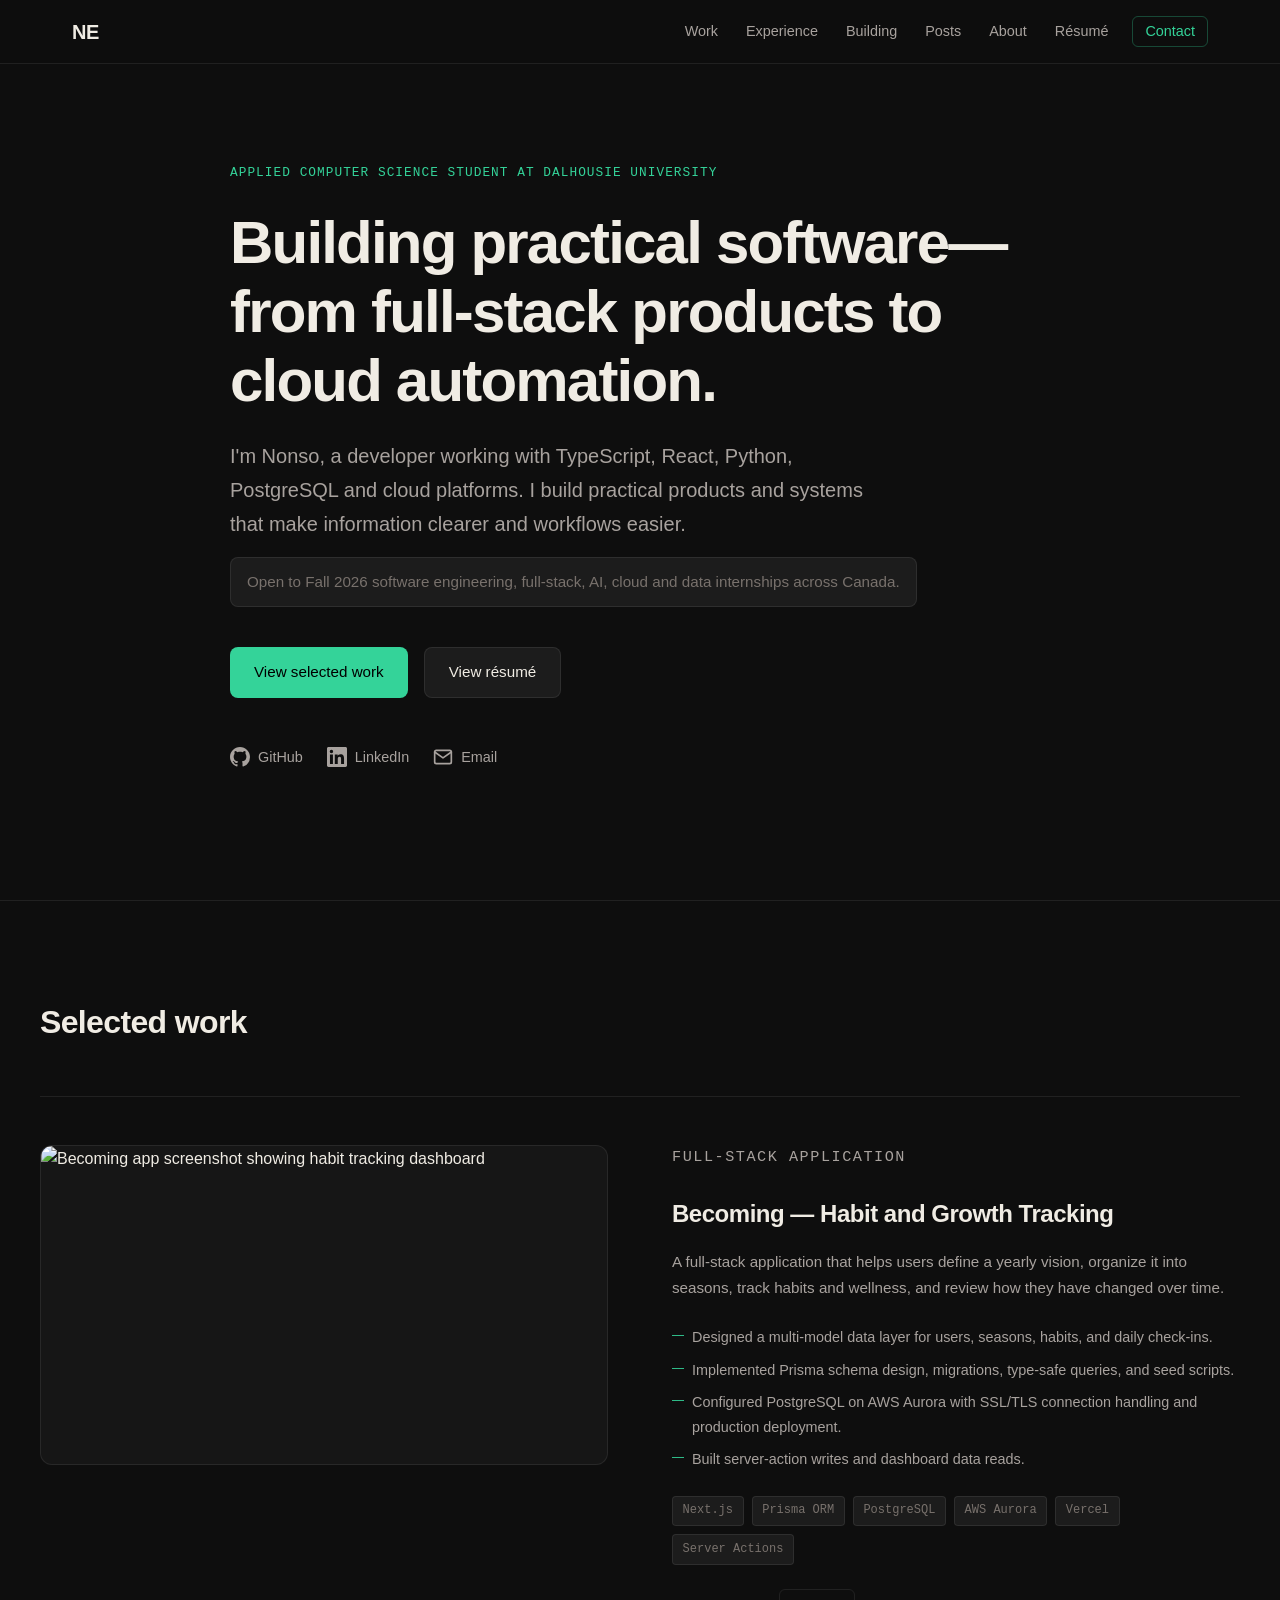
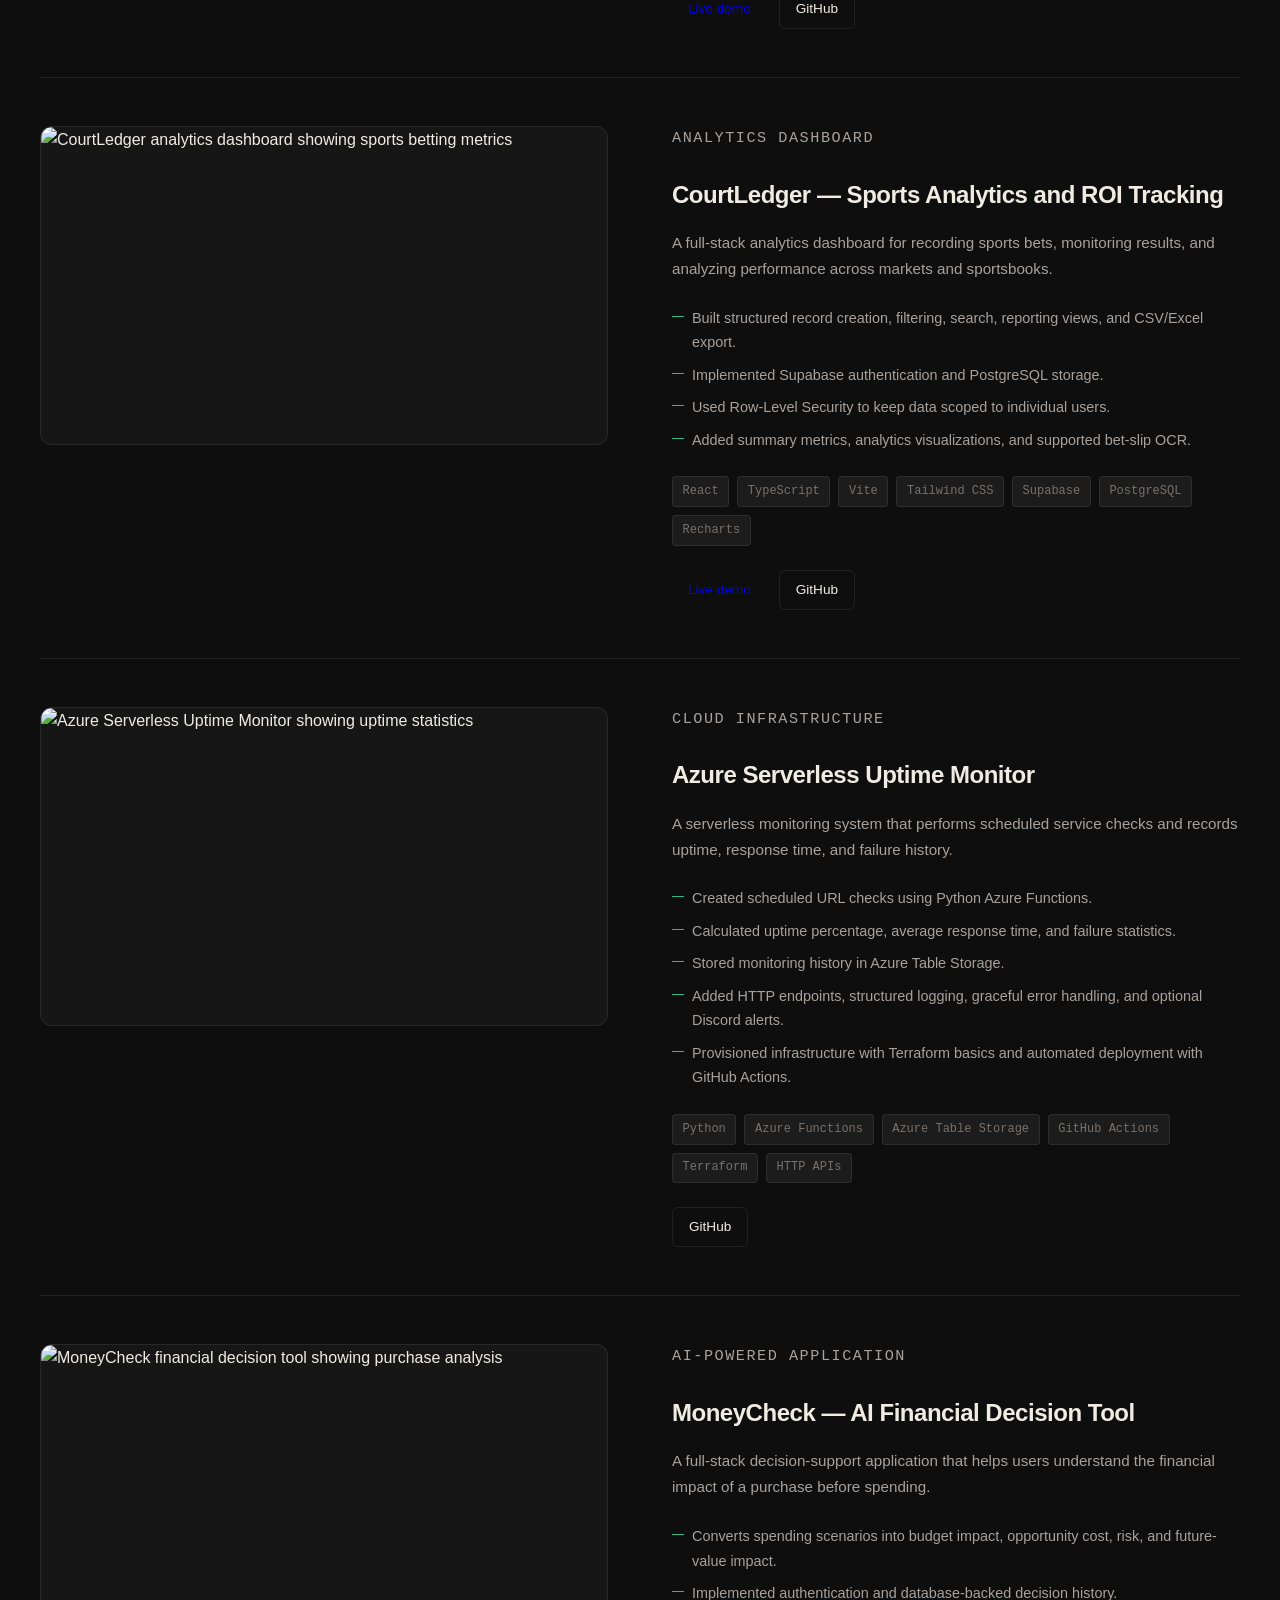
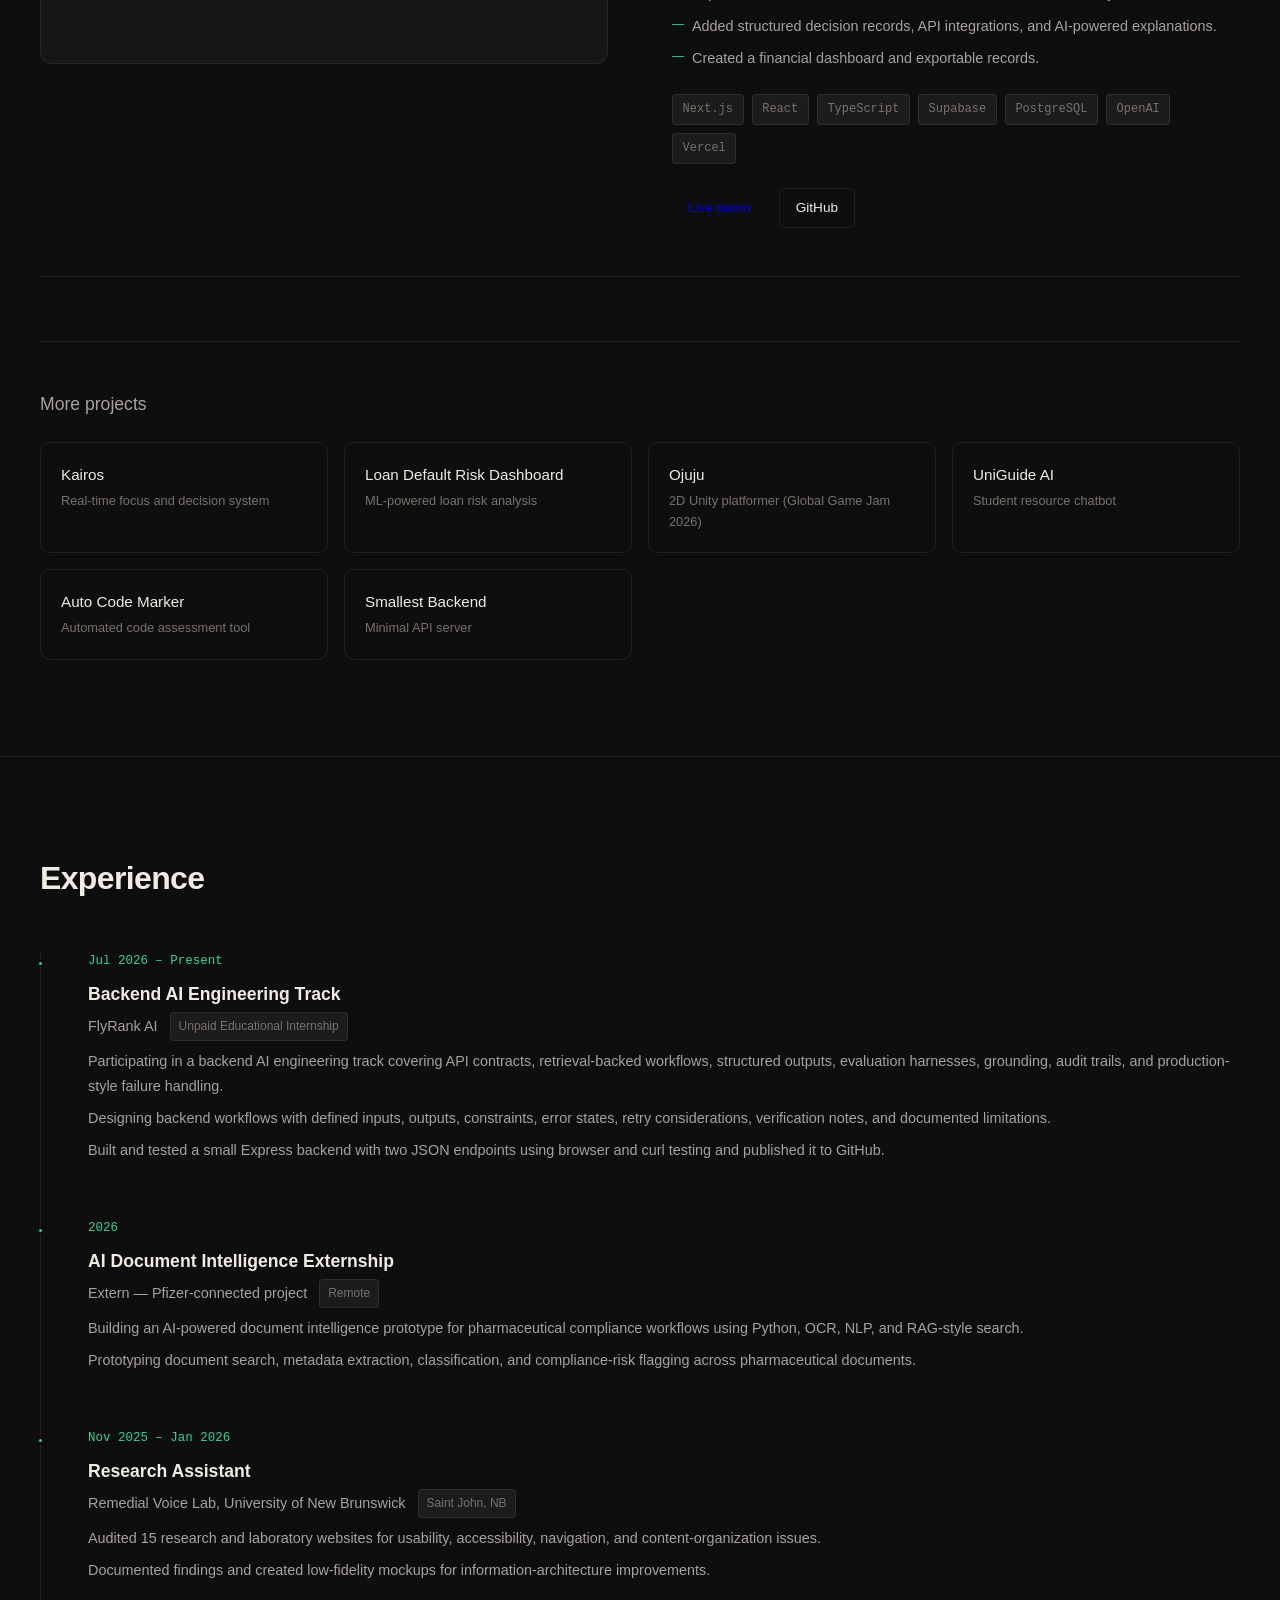
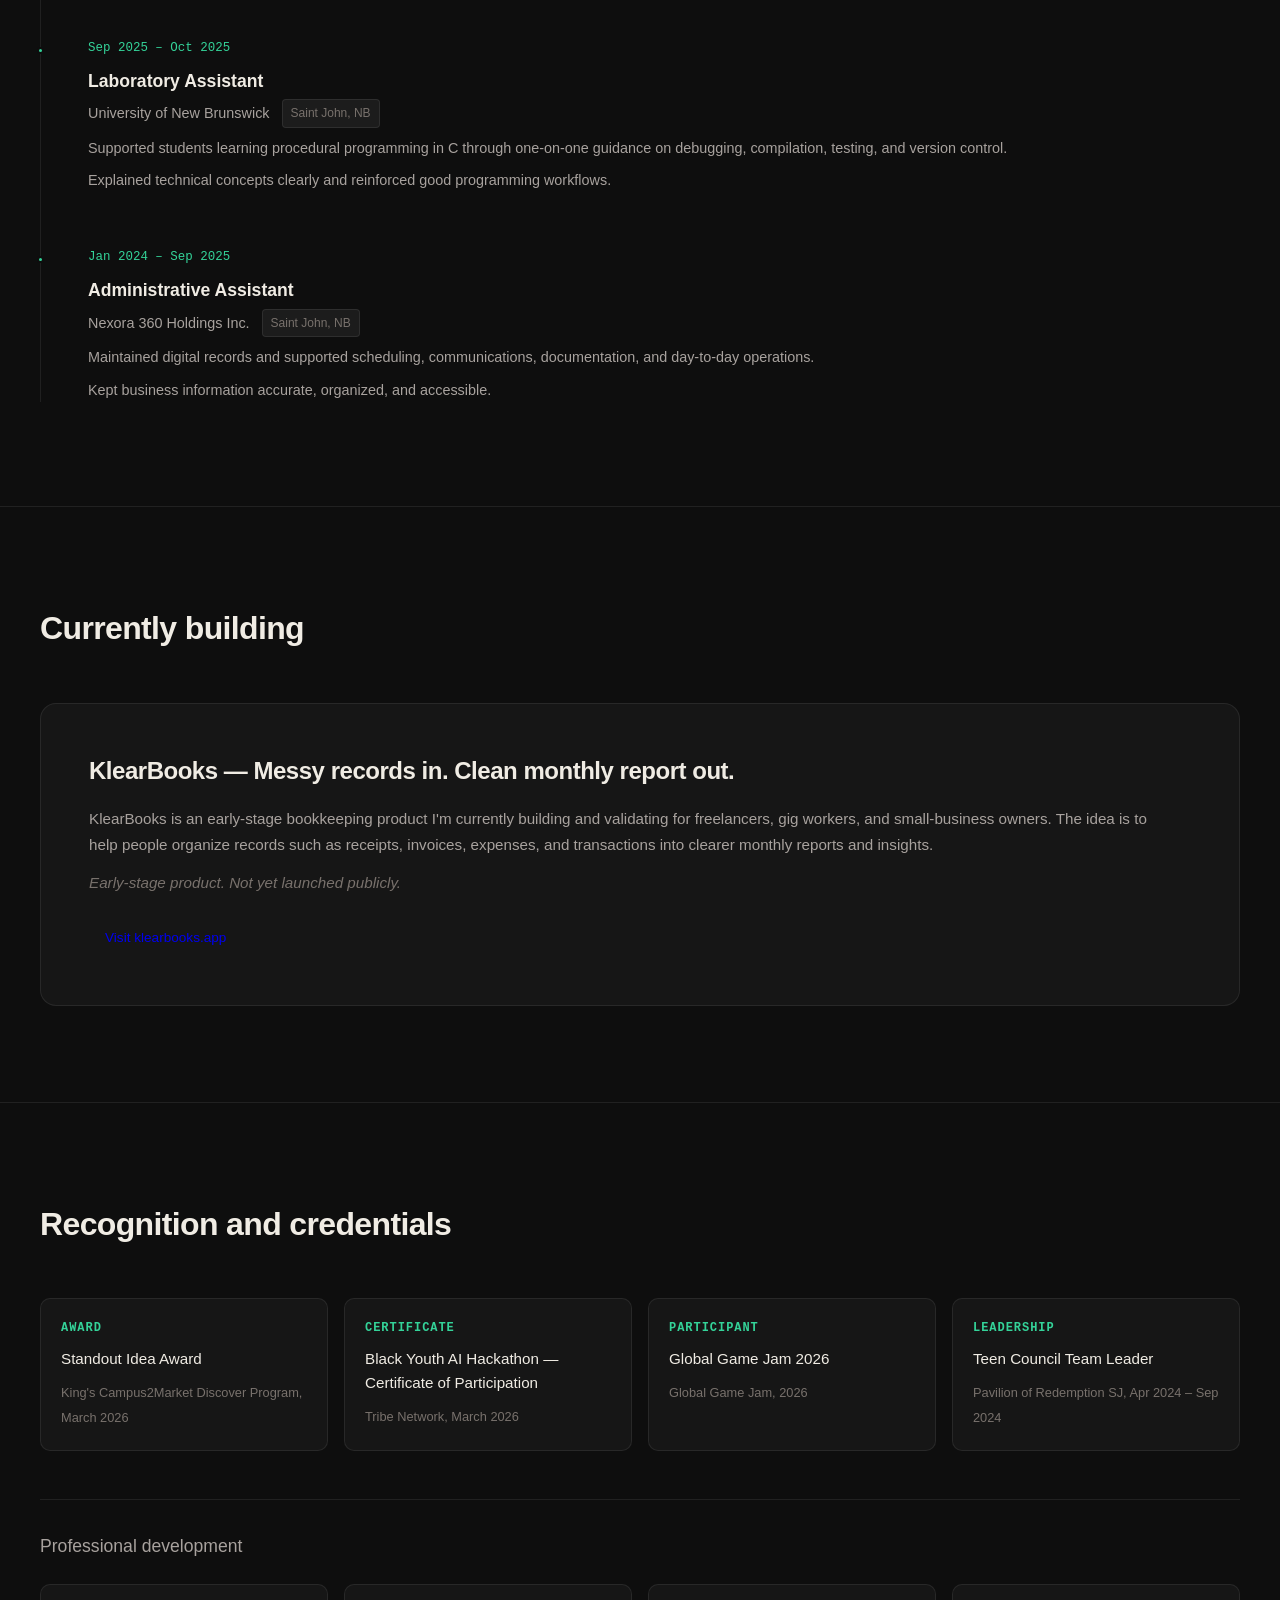
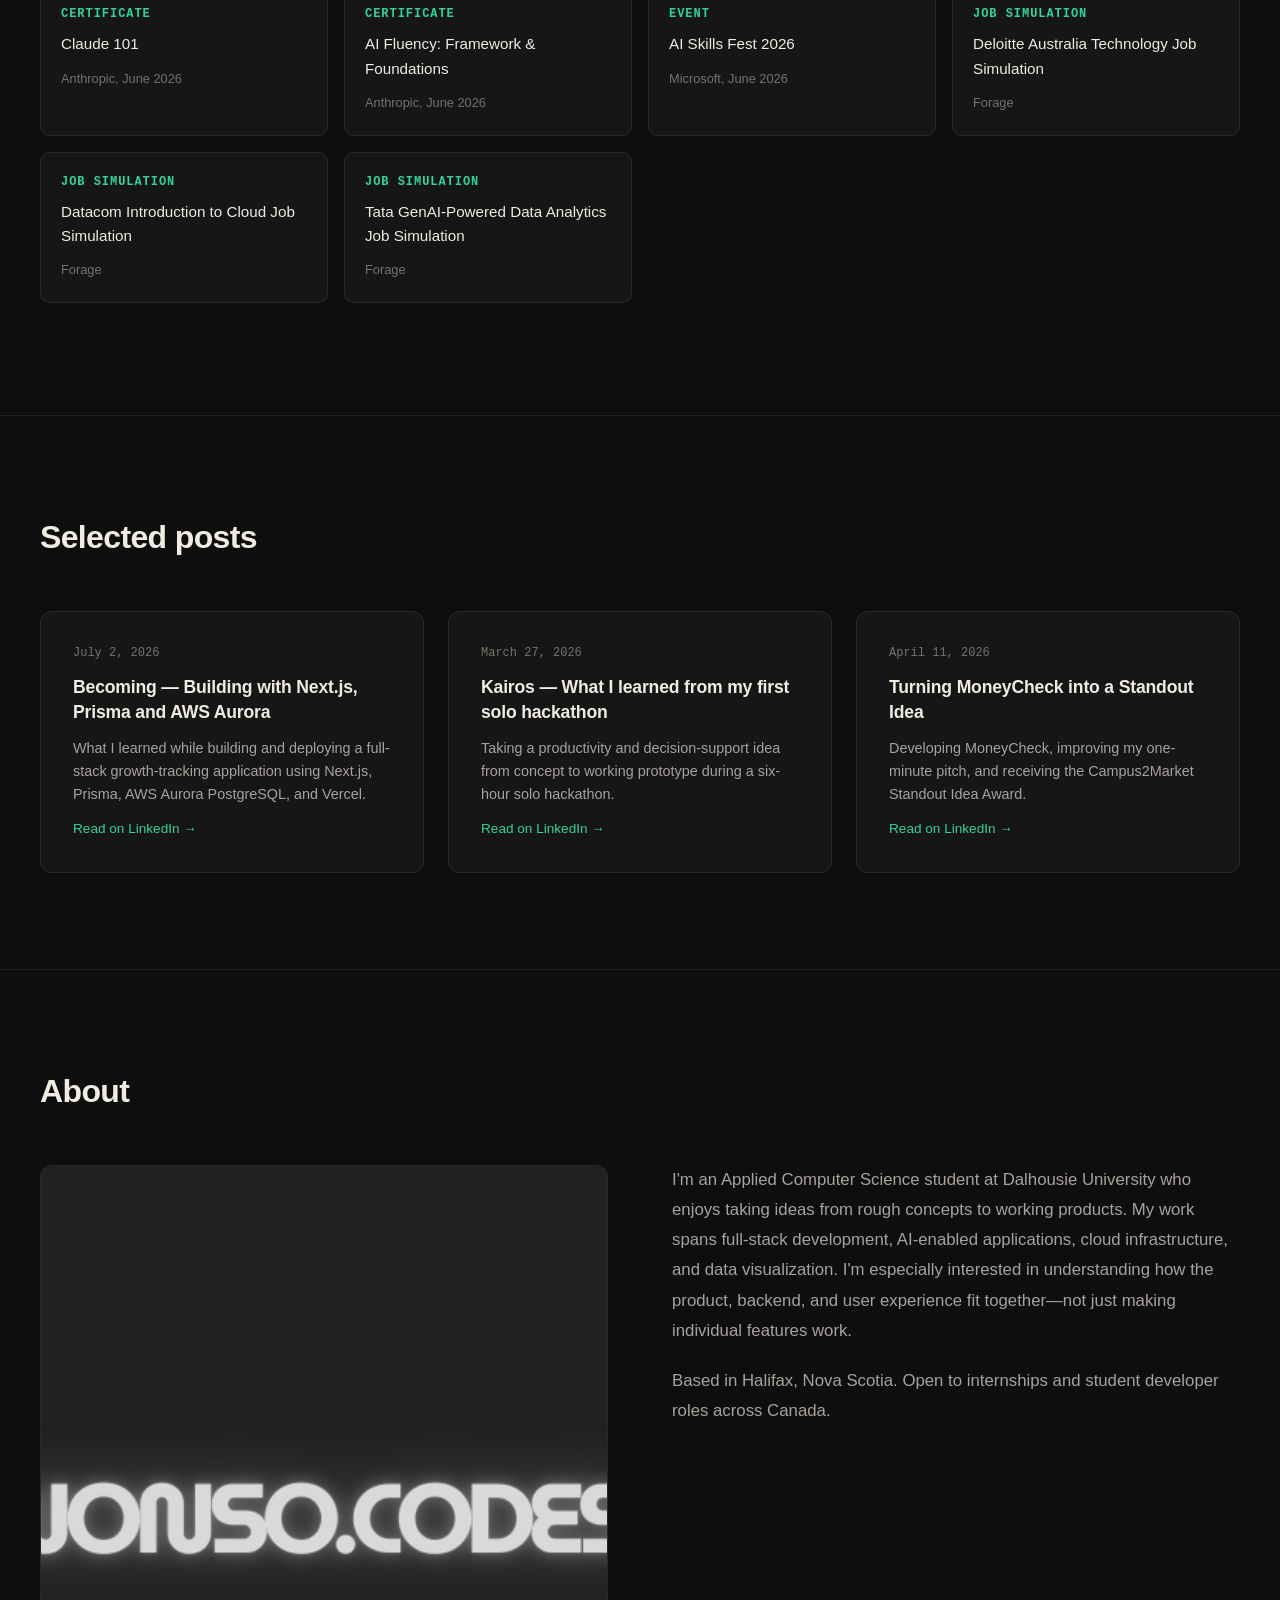
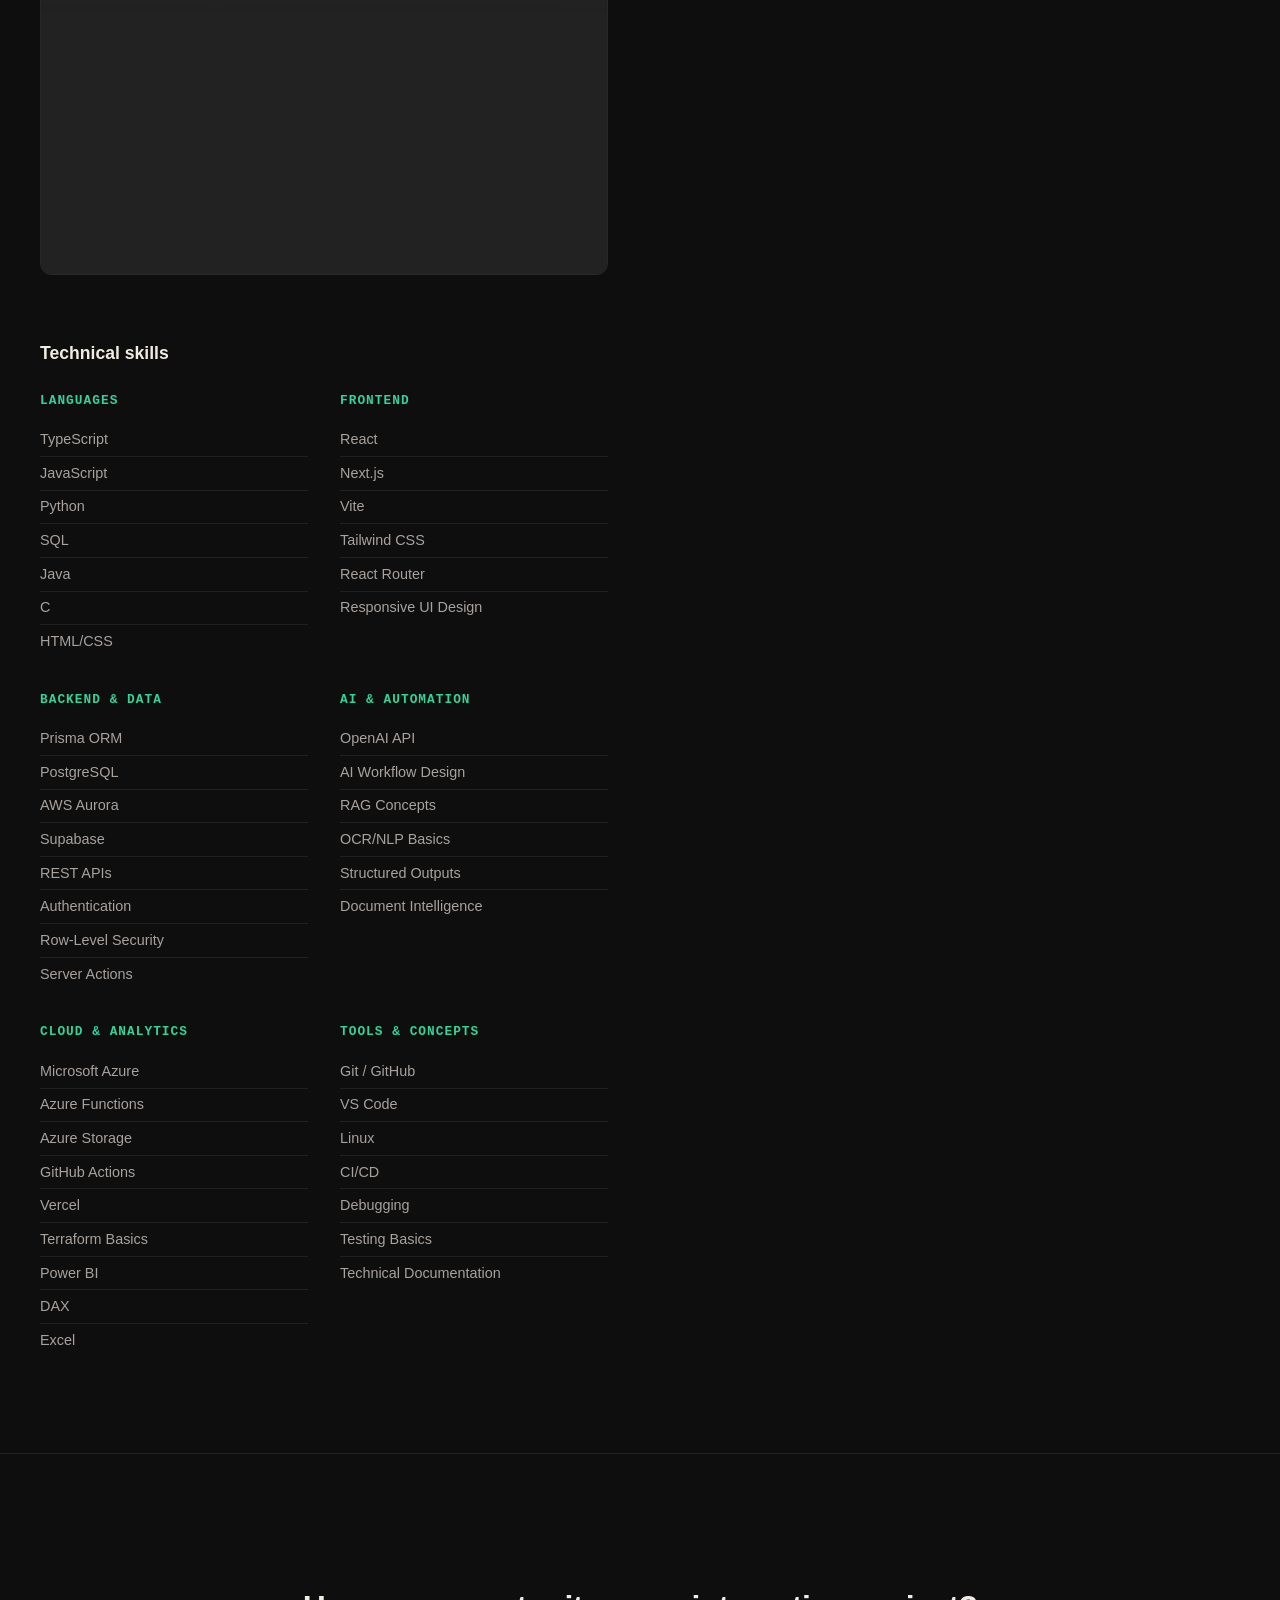
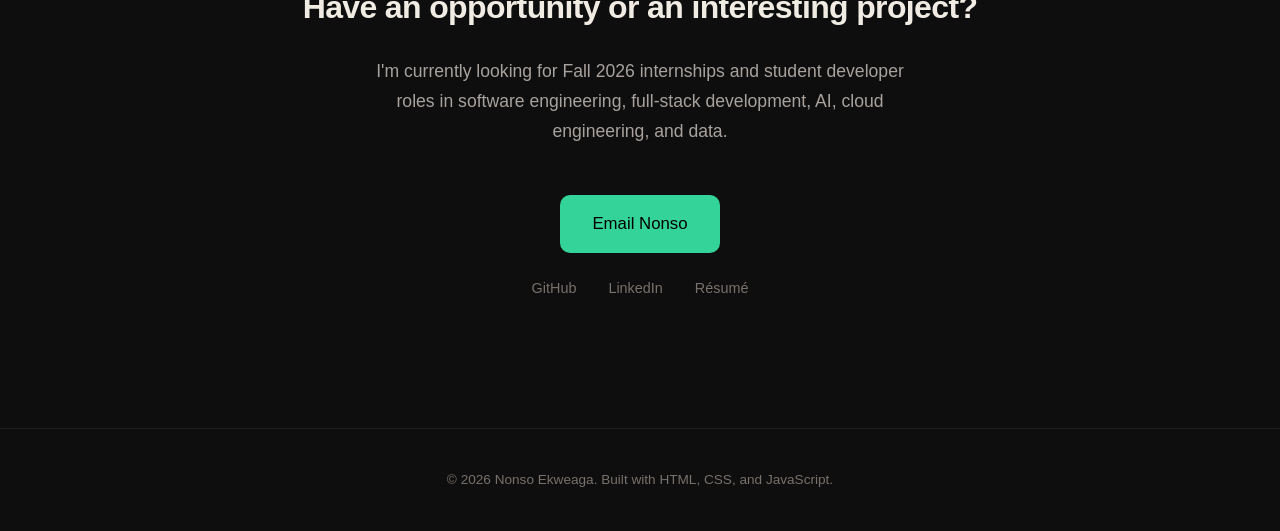
==== commit 044dcfd4: "Redesign portfolio: dark editorial style, new structure, SEO - Complete visual overhaul: charcoal ba" ====
--- a/index.html
+++ b/index.html
@@ -3,267 +3,569 @@
 <head>
   <meta charset="UTF-8">
   <meta name="viewport" content="width=device-width, initial-scale=1.0">
-  <title>Chukwunonso Daniel Ekweaga</title>
-  <!-- Favicon / site icon -->
+  <title>Nonso Ekweaga | Full-Stack, AI & Cloud Developer</title>
+  <meta name="description" content="Portfolio of Nonso Ekweaga, a Dalhousie Applied Computer Science student building full-stack, AI, cloud and data applications with TypeScript, Python, PostgreSQL, AWS and Azure.">
+  <meta name="keywords" content="software engineer, full-stack developer, AI developer, cloud engineer, portfolio, Nonso Ekweaga, Chukwunonso Daniel Ekweaga">
+  <meta name="author" content="Nonso Ekweaga">
+  <meta name="robots" content="index, follow">
+  <meta name="theme-color" content="#0e0e0e">
+  <link rel="canonical" href="https://nonso.codes/">
+
+  <!-- Open Graph -->
+  <meta property="og:title" content="Nonso Ekweaga | Full-Stack, AI & Cloud Developer">
+  <meta property="og:description" content="Portfolio of Nonso Ekweaga, a Dalhousie Applied Computer Science student building full-stack, AI, cloud and data applications with TypeScript, Python, PostgreSQL, AWS and Azure.">
+  <meta property="og:type" content="website">
+  <meta property="og:url" content="https://nonso.codes/">
+  <meta property="og:image" content="https://nonso.codes/social-share.svg">
+  <meta property="og:site_name" content="Nonso Ekweaga">
+  <meta property="og:locale" content="en_CA">
+
+  <!-- Twitter Card -->
+  <meta name="twitter:card" content="summary_large_image">
+  <meta name="twitter:title" content="Nonso Ekweaga | Full-Stack, AI & Cloud Developer">
+  <meta name="twitter:description" content="Portfolio of Nonso Ekweaga, a Dalhousie Applied Computer Science student building full-stack, AI, cloud and data applications with TypeScript, Python, PostgreSQL, AWS and Azure.">
+  <meta name="twitter:image" content="https://nonso.codes/social-share.svg">
+
+  <!-- Favicon -->
   <link rel="icon" type="image/png" href="header image.png">
   <link rel="apple-touch-icon" href="header image.png">
-  <meta name="theme-color" content="#0b0b0b">
+
+  <!-- JSON-LD Structured Data -->
+  <script type="application/ld+json">
+  {
+    "@context": "https://schema.org",
+    "@type": "Person",
+    "name": "Nonso Ekweaga",
+    "alternateName": "Chukwunonso Daniel Ekweaga",
+    "url": "https://nonso.codes/",
+    "jobTitle": "Software Engineer",
+    "email": "danielekweaga@gmail.com",
+    "location": {
+      "@type": "City",
+      "name": "Halifax, Nova Scotia, Canada"
+    },
+    "sameAs": [
+      "https://github.com/danekweaga",
+      "https://www.linkedin.com/in/chukwunonso-daniel-ekweaga/"
+    ],
+    "alumniOf": {
+      "@type": "CollegeOrUniversity",
+      "name": "Dalhousie University"
+    },
+    "knowsAbout": ["Software Engineering", "Full-Stack Development", "TypeScript", "React", "Next.js", "Python", "PostgreSQL", "AWS", "Azure", "AI", "Cloud Computing", "Data Engineering", "DevOps"]
+  }
+  </script>
+
   <link rel="stylesheet" href="style.css">
 </head>
 <body>
-  <!-- Floating geometric background shapes -->
-  <div class="geometric-bg shape-1">
-    <svg viewBox="0 0 100 100">
-      <circle cx="50" cy="50" r="45" stroke="rgba(255,255,255,0.1)" stroke-width="1" fill="none"/>
-    </svg>
-  </div>
-  <div class="geometric-bg shape-2">
-    <svg viewBox="0 0 100 100">
-      <polygon points="50,5 95,75 5,75" stroke="rgba(255,255,255,0.1)" stroke-width="1" fill="none"/>
-    </svg>
-  </div>
-  <div class="geometric-bg shape-3">
-    <svg viewBox="0 0 100 100">
-      <rect x="10" y="10" width="80" height="80" stroke="rgba(255,255,255,0.1)" stroke-width="1" fill="none"/>
-    </svg>
-  </div>
-
-  <!-- Top bar: logo, greeting, clock -->
-  <div class="topbar">
-    <div class="top-left">
-      <div class="clock" aria-hidden="false" title="Local time"></div>
-      <div class="topbar-links">
-        <!-- Resume moved to main nav for easier access on mobile -->
-      </div>
+
+  <!-- Skip to main content for accessibility -->
+  <a href="#main" class="skip-link">Skip to main content</a>
+
+  <!-- Navigation -->
+  <header class="site-header" role="banner">
+    <div class="header-inner">
+      <a href="#" class="logo" aria-label="Nonso Ekweaga - Home">NE</a>
+      <nav class="nav" role="navigation" aria-label="Main navigation">
+        <button class="nav-toggle" aria-expanded="false" aria-controls="nav-menu" aria-label="Toggle navigation menu">
+          <span class="nav-toggle-line"></span>
+          <span class="nav-toggle-line"></span>
+          <span class="nav-toggle-line"></span>
+        </button>
+        <ul id="nav-menu" class="nav-menu">
+          <li><a href="#work">Work</a></li>
+          <li><a href="#experience">Experience</a></li>
+          <li><a href="#building">Building</a></li>
+          <li><a href="#posts">Posts</a></li>
+          <li><a href="#about">About</a></li>
+          <li><a href="https://drive.google.com/file/d/1cFklpjNJI2-tKJNjwq6rfoWKYUwmiJXJ/view?usp=sharing" target="_blank" rel="noopener noreferrer">Résumé</a></li>
+          <li><a href="#contact" class="nav-cta">Contact</a></li>
+        </ul>
+      </nav>
     </div>
-    <div class="greeting" aria-live="polite">Hello</div>
-    <div class="logo">
-      <a href="#">
-        <img src="nonso wo bg.png" alt="CDE Logo">
-      </a>
+  </header>
+
+  <main id="main">
+
+    <!-- Hero -->
+    <section class="hero">
+      <div class="hero-content">
+        <p class="hero-eyebrow">Applied Computer Science student at Dalhousie University</p>
+        <h1>Building practical software—from full-stack products to cloud automation.</h1>
+        <p class="hero-body">I'm Nonso, a developer working with TypeScript, React, Python, PostgreSQL and cloud platforms. I build practical products and systems that make information clearer and workflows easier.</p>
+        <p class="hero-availability">Open to Fall 2026 software engineering, full-stack, AI, cloud and data internships across Canada.</p>
+        <div class="hero-actions">
+          <a href="#work" class="btn btn-primary">View selected work</a>
+          <a href="https://drive.google.com/file/d/1cFklpjNJI2-tKJNjwq6rfoWKYUwmiJXJ/view?usp=sharing" target="_blank" rel="noopener noreferrer" class="btn btn-secondary">View résumé</a>
+        </div>
+        <div class="hero-links">
+          <a href="https://github.com/danekweaga" target="_blank" rel="noopener noreferrer" aria-label="GitHub">
+            <svg width="20" height="20" viewBox="0 0 24 24" fill="currentColor" aria-hidden="true"><path d="M12 0C5.37 0 0 5.37 0 12c0 5.31 3.435 9.795 8.205 11.385.6.105.825-.255.825-.57 0-.285-.015-1.23-.015-2.235-3.015.555-3.795-.735-4.035-1.41-.135-.345-.72-1.41-1.23-1.695-.42-.225-1.02-.78-.015-.795.945-.015 1.62.87 1.845 1.23 1.08 1.815 2.805 1.305 3.495.99.105-.78.42-1.305.765-1.605-2.67-.3-5.46-1.335-5.46-5.925 0-1.305.465-2.385 1.23-3.225-.12-.3-.54-1.53.12-3.18 0 0 1.005-.315 3.3 1.23.96-.27 1.98-.405 3-.405s2.04.135 3 .405c2.295-1.56 3.3-1.23 3.3-1.23.66 1.65.24 2.88.12 3.18.765.84 1.23 1.905 1.23 3.225 0 4.605-2.805 5.625-5.475 5.925.435.375.81 1.095.81 2.22 0 1.605-.015 2.895-.015 3.3 0 .315.225.69.825.57A12.02 12.02 0 0024 12c0-6.63-5.37-12-12-12z"/></svg>
+            GitHub
+          </a>
+          <a href="https://www.linkedin.com/in/chukwunonso-daniel-ekweaga/" target="_blank" rel="noopener noreferrer" aria-label="LinkedIn">
+            <svg width="20" height="20" viewBox="0 0 24 24" fill="currentColor" aria-hidden="true"><path d="M20.447 20.452h-3.554v-5.569c0-1.328-.027-3.037-1.852-3.037-1.853 0-2.136 1.445-2.136 2.939v5.667H9.351V9h3.414v1.561h.046c.477-.9 1.637-1.85 3.37-1.85 3.601 0 4.267 2.37 4.267 5.455v6.286zM5.337 7.433a2.062 2.062 0 01-2.063-2.065 2.064 2.064 0 112.063 2.065zm1.782 13.019H3.555V9h3.564v11.452zM22.225 0H1.771C.792 0 0 .774 0 1.729v20.542C0 23.227.792 24 1.771 24h20.451C23.2 24 24 23.227 24 22.271V1.729C24 .774 23.2 0 22.222 0h.003z"/></svg>
+            LinkedIn
+          </a>
+          <a href="mailto:danielekweaga@gmail.com" aria-label="Email">
+            <svg width="20" height="20" viewBox="0 0 24 24" fill="none" stroke="currentColor" stroke-width="2" stroke-linecap="round" stroke-linejoin="round" aria-hidden="true"><path d="M4 4h16c1.1 0 2 .9 2 2v12c0 1.1-.9 2-2 2H4c-1.1 0-2-.9-2-2V6c0-1.1.9-2 2-2z"/><polyline points="22,6 12,13 2,6"/></svg>
+            Email
+          </a>
+        </div>
+      </div>
+    </section>
+
+    <!-- Selected Work -->
+    <section id="work" class="section">
+      <div class="container">
+        <h2 class="section-title">Selected work</h2>
+
+        <!-- Project 1: Becoming -->
+        <article class="project-card featured">
+          <div class="project-screenshot">
+            <img src="project-becoming.png" alt="Becoming app screenshot showing habit tracking dashboard" loading="lazy" width="800" height="450">
+          </div>
+          <div class="project-info">
+            <p class="project-label">Full-Stack Application</p>
+            <h3>Becoming — Habit and Growth Tracking</h3>
+            <p>A full-stack application that helps users define a yearly vision, organize it into seasons, track habits and wellness, and review how they have changed over time.</p>
+            <ul class="project-details">
+              <li>Designed a multi-model data layer for users, seasons, habits, and daily check-ins.</li>
+              <li>Implemented Prisma schema design, migrations, type-safe queries, and seed scripts.</li>
+              <li>Configured PostgreSQL on AWS Aurora with SSL/TLS connection handling and production deployment.</li>
+              <li>Built server-action writes and dashboard data reads.</li>
+            </ul>
+            <div class="project-stack">
+              <span>Next.js</span>
+              <span>Prisma ORM</span>
+              <span>PostgreSQL</span>
+              <span>AWS Aurora</span>
+              <span>Vercel</span>
+              <span>Server Actions</span>
+            </div>
+            <div class="project-links">
+              <a href="https://becoming-nine.vercel.app/" target="_blank" rel="noopener noreferrer" class="btn btn-sm">Live demo</a>
+              <a href="https://github.com/danekweaga/Becoming" target="_blank" rel="noopener noreferrer" class="btn btn-sm btn-outline">GitHub</a>
+            </div>
+          </div>
+        </article>
+
+        <!-- Project 2: CourtLedger -->
+        <article class="project-card featured">
+          <div class="project-screenshot">
+            <img src="project-courtledger.png" alt="CourtLedger analytics dashboard showing sports betting metrics" loading="lazy" width="800" height="450">
+          </div>
+          <div class="project-info">
+            <p class="project-label">Analytics Dashboard</p>
+            <h3>CourtLedger — Sports Analytics and ROI Tracking</h3>
+            <p>A full-stack analytics dashboard for recording sports bets, monitoring results, and analyzing performance across markets and sportsbooks.</p>
+            <ul class="project-details">
+              <li>Built structured record creation, filtering, search, reporting views, and CSV/Excel export.</li>
+              <li>Implemented Supabase authentication and PostgreSQL storage.</li>
+              <li>Used Row-Level Security to keep data scoped to individual users.</li>
+              <li>Added summary metrics, analytics visualizations, and supported bet-slip OCR.</li>
+            </ul>
+            <div class="project-stack">
+              <span>React</span>
+              <span>TypeScript</span>
+              <span>Vite</span>
+              <span>Tailwind CSS</span>
+              <span>Supabase</span>
+              <span>PostgreSQL</span>
+              <span>Recharts</span>
+            </div>
+            <div class="project-links">
+              <a href="https://court-ledger.vercel.app/" target="_blank" rel="noopener noreferrer" class="btn btn-sm">Live demo</a>
+              <a href="https://github.com/danekweaga/CourtLedger" target="_blank" rel="noopener noreferrer" class="btn btn-sm btn-outline">GitHub</a>
+            </div>
+          </div>
+        </article>
+
+        <!-- Project 3: Azure Monitor -->
+        <article class="project-card featured">
+          <div class="project-screenshot">
+            <img src="project-azure-monitor.png" alt="Azure Serverless Uptime Monitor showing uptime statistics" loading="lazy" width="800" height="450">
+          </div>
+          <div class="project-info">
+            <p class="project-label">Cloud Infrastructure</p>
+            <h3>Azure Serverless Uptime Monitor</h3>
+            <p>A serverless monitoring system that performs scheduled service checks and records uptime, response time, and failure history.</p>
+            <ul class="project-details">
+              <li>Created scheduled URL checks using Python Azure Functions.</li>
+              <li>Calculated uptime percentage, average response time, and failure statistics.</li>
+              <li>Stored monitoring history in Azure Table Storage.</li>
+              <li>Added HTTP endpoints, structured logging, graceful error handling, and optional Discord alerts.</li>
+              <li>Provisioned infrastructure with Terraform basics and automated deployment with GitHub Actions.</li>
+            </ul>
+            <div class="project-stack">
+              <span>Python</span>
+              <span>Azure Functions</span>
+              <span>Azure Table Storage</span>
+              <span>GitHub Actions</span>
+              <span>Terraform</span>
+              <span>HTTP APIs</span>
+            </div>
+            <div class="project-links">
+              <a href="https://github.com/danekweaga/azure-serverless-uptime-monitor" target="_blank" rel="noopener noreferrer" class="btn btn-sm btn-outline">GitHub</a>
+            </div>
+          </div>
+        </article>
+
+        <!-- Project 4: MoneyCheck -->
+        <article class="project-card featured">
+          <div class="project-screenshot">
+            <img src="project-moneycheck.png" alt="MoneyCheck financial decision tool showing purchase analysis" loading="lazy" width="800" height="450">
+          </div>
+          <div class="project-info">
+            <p class="project-label">AI-Powered Application</p>
+            <h3>MoneyCheck — AI Financial Decision Tool</h3>
+            <p>A full-stack decision-support application that helps users understand the financial impact of a purchase before spending.</p>
+            <ul class="project-details">
+              <li>Converts spending scenarios into budget impact, opportunity cost, risk, and future-value impact.</li>
+              <li>Implemented authentication and database-backed decision history.</li>
+              <li>Added structured decision records, API integrations, and AI-powered explanations.</li>
+              <li>Created a financial dashboard and exportable records.</li>
+            </ul>
+            <div class="project-stack">
+              <span>Next.js</span>
+              <span>React</span>
+              <span>TypeScript</span>
+              <span>Supabase</span>
+              <span>PostgreSQL</span>
+              <span>OpenAI</span>
+              <span>Vercel</span>
+            </div>
+            <div class="project-links">
+              <a href="https://money-check-theta.vercel.app/dashboard" target="_blank" rel="noopener noreferrer" class="btn btn-sm">Live demo</a>
+              <a href="https://github.com/danekweaga/MoneyCheck" target="_blank" rel="noopener noreferrer" class="btn btn-sm btn-outline">GitHub</a>
+            </div>
+          </div>
+        </article>
+
+        <!-- More Projects -->
+        <div class="more-projects">
+          <h3>More projects</h3>
+          <div class="project-grid">
+            <a href="https://kairos-six-inky.vercel.app" target="_blank" rel="noopener noreferrer" class="mini-project">
+              <span class="mini-project-name">Kairos</span>
+              <span class="mini-project-desc">Real-time focus and decision system</span>
+            </a>
+            <a href="https://github.com/danekweaga/Loan-Default-Risk-Dashboard" target="_blank" rel="noopener noreferrer" class="mini-project">
+              <span class="mini-project-name">Loan Default Risk Dashboard</span>
+              <span class="mini-project-desc">ML-powered loan risk analysis</span>
+            </a>
+            <a href="https://github.com/Emmanuel27121/Game_Jam_2026" target="_blank" rel="noopener noreferrer" class="mini-project">
+              <span class="mini-project-name">Ojuju</span>
+              <span class="mini-project-desc">2D Unity platformer (Global Game Jam 2026)</span>
+            </a>
+            <a href="https://github.com/UniGuide-AI/main" target="_blank" rel="noopener noreferrer" class="mini-project">
+              <span class="mini-project-name">UniGuide AI</span>
+              <span class="mini-project-desc">Student resource chatbot</span>
+            </a>
+            <a href="https://github.com/danekweaga/Auto-Code-Marker" target="_blank" rel="noopener noreferrer" class="mini-project">
+              <span class="mini-project-name">Auto Code Marker</span>
+              <span class="mini-project-desc">Automated code assessment tool</span>
+            </a>
+            <a href="https://github.com/danekweaga/Smallest-Backend" target="_blank" rel="noopener noreferrer" class="mini-project">
+              <span class="mini-project-name">Smallest Backend</span>
+              <span class="mini-project-desc">Minimal API server</span>
+            </a>
+          </div>
+        </div>
+      </div>
+    </section>
+
+    <!-- Experience -->
+    <section id="experience" class="section">
+      <div class="container">
+        <h2 class="section-title">Experience</h2>
+        <div class="timeline">
+
+          <div class="timeline-item">
+            <div class="timeline-date">Jul 2026 – Present</div>
+            <div class="timeline-content">
+              <h3>Backend AI Engineering Track</h3>
+              <p class="timeline-org">FlyRank AI <span class="timeline-tag">Unpaid Educational Internship</span></p>
+              <p>Participating in a backend AI engineering track covering API contracts, retrieval-backed workflows, structured outputs, evaluation harnesses, grounding, audit trails, and production-style failure handling.</p>
+              <p>Designing backend workflows with defined inputs, outputs, constraints, error states, retry considerations, verification notes, and documented limitations.</p>
+              <p>Built and tested a small Express backend with two JSON endpoints using browser and curl testing and published it to GitHub.</p>
+            </div>
+          </div>
+
+          <div class="timeline-item">
+            <div class="timeline-date">2026</div>
+            <div class="timeline-content">
+              <h3>AI Document Intelligence Externship</h3>
+              <p class="timeline-org">Extern — Pfizer-connected project <span class="timeline-tag">Remote</span></p>
+              <p>Building an AI-powered document intelligence prototype for pharmaceutical compliance workflows using Python, OCR, NLP, and RAG-style search.</p>
+              <p>Prototyping document search, metadata extraction, classification, and compliance-risk flagging across pharmaceutical documents.</p>
+            </div>
+          </div>
+
+          <div class="timeline-item">
+            <div class="timeline-date">Nov 2025 – Jan 2026</div>
+            <div class="timeline-content">
+              <h3>Research Assistant</h3>
+              <p class="timeline-org">Remedial Voice Lab, University of New Brunswick <span class="timeline-tag">Saint John, NB</span></p>
+              <p>Audited 15 research and laboratory websites for usability, accessibility, navigation, and content-organization issues.</p>
+              <p>Documented findings and created low-fidelity mockups for information-architecture improvements.</p>
+            </div>
+          </div>
+
+          <div class="timeline-item">
+            <div class="timeline-date">Sep 2025 – Oct 2025</div>
+            <div class="timeline-content">
+              <h3>Laboratory Assistant</h3>
+              <p class="timeline-org">University of New Brunswick <span class="timeline-tag">Saint John, NB</span></p>
+              <p>Supported students learning procedural programming in C through one-on-one guidance on debugging, compilation, testing, and version control.</p>
+              <p>Explained technical concepts clearly and reinforced good programming workflows.</p>
+            </div>
+          </div>
+
+          <div class="timeline-item">
+            <div class="timeline-date">Jan 2024 – Sep 2025</div>
+            <div class="timeline-content">
+              <h3>Administrative Assistant</h3>
+              <p class="timeline-org">Nexora 360 Holdings Inc. <span class="timeline-tag">Saint John, NB</span></p>
+              <p>Maintained digital records and supported scheduling, communications, documentation, and day-to-day operations.</p>
+              <p>Kept business information accurate, organized, and accessible.</p>
+            </div>
+          </div>
+
+        </div>
+      </div>
+    </section>
+
+    <!-- Currently Building -->
+    <section id="building" class="section">
+      <div class="container">
+        <h2 class="section-title">Currently building</h2>
+        <div class="building-card">
+          <div class="building-content">
+            <h3>KlearBooks — Messy records in. Clean monthly report out.</h3>
+            <p>KlearBooks is an early-stage bookkeeping product I'm currently building and validating for freelancers, gig workers, and small-business owners. The idea is to help people organize records such as receipts, invoices, expenses, and transactions into clearer monthly reports and insights.</p>
+            <p class="building-note">Early-stage product. Not yet launched publicly.</p>
+            <a href="https://www.klearbooks.app/" target="_blank" rel="noopener noreferrer" class="btn btn-sm">Visit klearbooks.app</a>
+          </div>
+        </div>
+      </div>
+    </section>
+
+    <!-- Recognition & Credentials -->
+    <section id="recognition" class="section">
+      <div class="container">
+        <h2 class="section-title">Recognition and credentials</h2>
+
+        <div class="credentials-grid">
+          <div class="credential-card">
+            <h4>Award</h4>
+            <p>Standout Idea Award</p>
+            <span class="credential-source">King's Campus2Market Discover Program, March 2026</span>
+          </div>
+          <div class="credential-card">
+            <h4>Certificate</h4>
+            <p>Black Youth AI Hackathon — Certificate of Participation</p>
+            <span class="credential-source">Tribe Network, March 2026</span>
+          </div>
+          <div class="credential-card">
+            <h4>Participant</h4>
+            <p>Global Game Jam 2026</p>
+            <span class="credential-source">Global Game Jam, 2026</span>
+          </div>
+          <div class="credential-card">
+            <h4>Leadership</h4>
+            <p>Teen Council Team Leader</p>
+            <span class="credential-source">Pavilion of Redemption SJ, Apr 2024 – Sep 2024</span>
+          </div>
+        </div>
+
+        <h3 class="subsection-title">Professional development</h3>
+        <div class="credentials-grid">
+          <div class="credential-card">
+            <h4>Certificate</h4>
+            <p>Claude 101</p>
+            <span class="credential-source">Anthropic, June 2026</span>
+          </div>
+          <div class="credential-card">
+            <h4>Certificate</h4>
+            <p>AI Fluency: Framework & Foundations</p>
+            <span class="credential-source">Anthropic, June 2026</span>
+          </div>
+          <div class="credential-card">
+            <h4>Event</h4>
+            <p>AI Skills Fest 2026</p>
+            <span class="credential-source">Microsoft, June 2026</span>
+          </div>
+          <div class="credential-card">
+            <h4>Job Simulation</h4>
+            <p>Deloitte Australia Technology Job Simulation</p>
+            <span class="credential-source">Forage</span>
+          </div>
+          <div class="credential-card">
+            <h4>Job Simulation</h4>
+            <p>Datacom Introduction to Cloud Job Simulation</p>
+            <span class="credential-source">Forage</span>
+          </div>
+          <div class="credential-card">
+            <h4>Job Simulation</h4>
+            <p>Tata GenAI-Powered Data Analytics Job Simulation</p>
+            <span class="credential-source">Forage</span>
+          </div>
+        </div>
+      </div>
+    </section>
+
+    <!-- Selected LinkedIn Posts -->
+    <section id="posts" class="section">
+      <div class="container">
+        <h2 class="section-title">Selected posts</h2>
+        <div class="posts-grid">
+
+          <a href="https://www.linkedin.com/posts/chukwunonso-daniel-ekweaga_i-made-a-small-project-called-becoming-for-ugcPost-7477951404205154305-Vib4/" target="_blank" rel="noopener noreferrer" class="post-card">
+            <span class="post-date">July 2, 2026</span>
+            <h3>Becoming — Building with Next.js, Prisma and AWS Aurora</h3>
+            <p>What I learned while building and deploying a full-stack growth-tracking application using Next.js, Prisma, AWS Aurora PostgreSQL, and Vercel.</p>
+            <span class="post-link">Read on LinkedIn →</span>
+          </a>
+
+          <a href="https://www.linkedin.com/posts/chukwunonso-daniel-ekweaga_this-sunday-i-participated-in-a-hackathon-activity-7443342963146969088-phS5" target="_blank" rel="noopener noreferrer" class="post-card">
+            <span class="post-date">March 27, 2026</span>
+            <h3>Kairos — What I learned from my first solo hackathon</h3>
+            <p>Taking a productivity and decision-support idea from concept to working prototype during a six-hour solo hackathon.</p>
+            <span class="post-link">Read on LinkedIn →</span>
+          </a>
+
+          <a href="https://www.linkedin.com/posts/chukwunonso-daniel-ekweaga_two-weeks-ago-i-attended-the-campus-2-market-activity-7448802656262852609-SgzO" target="_blank" rel="noopener noreferrer" class="post-card">
+            <span class="post-date">April 11, 2026</span>
+            <h3>Turning MoneyCheck into a Standout Idea</h3>
+            <p>Developing MoneyCheck, improving my one-minute pitch, and receiving the Campus2Market Standout Idea Award.</p>
+            <span class="post-link">Read on LinkedIn →</span>
+          </a>
+
+        </div>
+      </div>
+    </section>
+
+    <!-- About & Skills -->
+    <section id="about" class="section">
+      <div class="container">
+        <h2 class="section-title">About</h2>
+        <div class="about-grid">
+          <div class="about-image">
+            <img src="nonso.png" alt="Nonso Ekweaga portrait" loading="lazy" width="400" height="500">
+          </div>
+          <div class="about-text">
+            <p>I'm an Applied Computer Science student at Dalhousie University who enjoys taking ideas from rough concepts to working products. My work spans full-stack development, AI-enabled applications, cloud infrastructure, and data visualization. I'm especially interested in understanding how the product, backend, and user experience fit together—not just making individual features work.</p>
+            <p>Based in Halifax, Nova Scotia. Open to internships and student developer roles across Canada.</p>
+          </div>
+          <div class="skills-section">
+            <h3>Technical skills</h3>
+            <div class="skills-groups">
+              <div class="skills-group">
+                <h4>Languages</h4>
+                <ul>
+                  <li>TypeScript</li>
+                  <li>JavaScript</li>
+                  <li>Python</li>
+                  <li>SQL</li>
+                  <li>Java</li>
+                  <li>C</li>
+                  <li>HTML/CSS</li>
+                </ul>
+              </div>
+              <div class="skills-group">
+                <h4>Frontend</h4>
+                <ul>
+                  <li>React</li>
+                  <li>Next.js</li>
+                  <li>Vite</li>
+                  <li>Tailwind CSS</li>
+                  <li>React Router</li>
+                  <li>Responsive UI Design</li>
+                </ul>
+              </div>
+              <div class="skills-group">
+                <h4>Backend & Data</h4>
+                <ul>
+                  <li>Prisma ORM</li>
+                  <li>PostgreSQL</li>
+                  <li>AWS Aurora</li>
+                  <li>Supabase</li>
+                  <li>REST APIs</li>
+                  <li>Authentication</li>
+                  <li>Row-Level Security</li>
+                  <li>Server Actions</li>
+                </ul>
+              </div>
+              <div class="skills-group">
+                <h4>AI & Automation</h4>
+                <ul>
+                  <li>OpenAI API</li>
+                  <li>AI Workflow Design</li>
+                  <li>RAG Concepts</li>
+                  <li>OCR/NLP Basics</li>
+                  <li>Structured Outputs</li>
+                  <li>Document Intelligence</li>
+                </ul>
+              </div>
+              <div class="skills-group">
+                <h4>Cloud & Analytics</h4>
+                <ul>
+                  <li>Microsoft Azure</li>
+                  <li>Azure Functions</li>
+                  <li>Azure Storage</li>
+                  <li>GitHub Actions</li>
+                  <li>Vercel</li>
+                  <li>Terraform Basics</li>
+                  <li>Power BI</li>
+                  <li>DAX</li>
+                  <li>Excel</li>
+                </ul>
+              </div>
+              <div class="skills-group">
+                <h4>Tools & Concepts</h4>
+                <ul>
+                  <li>Git / GitHub</li>
+                  <li>VS Code</li>
+                  <li>Linux</li>
+                  <li>CI/CD</li>
+                  <li>Debugging</li>
+                  <li>Testing Basics</li>
+                  <li>Technical Documentation</li>
+                </ul>
+              </div>
+            </div>
+          </div>
+        </div>
+      </div>
+    </section>
+
+    <!-- Contact CTA -->
+    <section id="contact" class="section contact-section">
+      <div class="container">
+        <h2 class="section-title">Have an opportunity or an interesting project?</h2>
+        <p class="contact-body">I'm currently looking for Fall 2026 internships and student developer roles in software engineering, full-stack development, AI, cloud engineering, and data.</p>
+        <div class="contact-actions">
+          <a href="mailto:danielekweaga@gmail.com" class="btn btn-primary btn-lg">Email Nonso</a>
+          <div class="contact-links">
+            <a href="https://github.com/danekweaga" target="_blank" rel="noopener noreferrer">GitHub</a>
+            <a href="https://www.linkedin.com/in/chukwunonso-daniel-ekweaga/" target="_blank" rel="noopener noreferrer">LinkedIn</a>
+            <a href="https://drive.google.com/file/d/1cFklpjNJI2-tKJNjwq6rfoWKYUwmiJXJ/view?usp=sharing" target="_blank" rel="noopener noreferrer">Résumé</a>
+          </div>
+        </div>
+      </div>
+    </section>
+
+  </main>
+
+  <!-- Footer -->
+  <footer class="site-footer" role="contentinfo">
+    <div class="container">
+      <p>&copy; <span id="footer-year"></span> Nonso Ekweaga. Built with HTML, CSS, and JavaScript.</p>
     </div>
-  </div>
-  <header>
-    <h1 class="slide-in">Chukwunonso Daniel Ekweaga</h1>
-    <p class="slide-in">Aspiring Software Engineer | Web Developer | Problem Solver</p>
-    <nav>
-      <a href="#projects">Projects</a>
-      <a href="#contact">Contact</a>
-      <span class="resume-note" id="download-resume" title="Resume is being updated">Resume (updating soon)</span>
-    </nav>
-  </header>
-
-
-  <section id="about" class="fade-in">
-    <h2>About Me</h2>
-    <p>I am an Applied Computer Science student at Dalhousie Univerity with a strong foundation in programming, web development, and problem solving. I enjoy creating meaningful software, from responsive websites to robust applications, with a focus on clean and efficient design.</p>
-    <div class="skills">
-      <h3>Skills</h3>
-      <p><strong>Languages:</strong> Java, Python, SQL, C</p>
-      <p><strong>Web:</strong> HTML5, CSS3, JavaScript</p>
-      <p><strong>Tools:</strong> Git, VS Code, IntelliJ IDEA, Linux</p>
-      <p><strong>Concepts:</strong> OOP, Data Structures, Algorithms</p>
-
-      <!-- Skills icons (skillicons.dev) -->
-      <div class="skillsicons-wrap">
-        <img class="skillsicons-img" src="https://skillicons.dev/icons?i=js,html,css,java,python,mysql,c,git,vscode,linux" alt="Skills icons">
-      </div>
-    </div>
-  </section>
-  
-
-  <section id="projects" class="fade-in">
-    <h2>Projects</h2>
-    <div class="projects-pagination" role="tablist" aria-label="Project pages">
-      <button class="projects-page-btn active" data-project-page-btn="1" role="tab" aria-selected="true">Page 1</button>
-      <button class="projects-page-btn" data-project-page-btn="2" role="tab" aria-selected="false">Page 2</button>
-    </div>
-
-    <div class="project slide-in" data-project-page="1">
-      <h3>CourtLedger — NBA Bet Tracking &amp; Analytics Dashboard</h3>
-      <p class="project-short" tabindex="0" role="button" aria-expanded="false">Web app for logging bets, tracking live positions, and measuring ROI across your NBA ledger.</p>
-      <div class="project-details" aria-hidden="true">
-        <div class="project-details-inner">
-          <p class="project-long">CourtLedger helps users record props and game bets, monitor pending vs settled outcomes, analyze performance by market and sportsbook, and export ledgers for review. It includes Highlight Hub for official NBA YouTube highlights, optional auto-settlement for supported player props, bet slip OCR, and secure auth with user-scoped data. Built with React (TypeScript), Vite, Tailwind CSS, Supabase, Recharts, and deployed on Vercel.</p>
-          <a class="project-download" href="https://court-ledger.vercel.app/" target="_blank" rel="noopener" data-file="">Live Demo</a>
-        </div>
-      </div>
-    </div>
-
-    <div class="project slide-in" data-project-page="1">
-      <h3>Kairos — Real-Time Focus & Decision System</h3>
-      <p class="project-short" tabindex="0" role="button" aria-expanded="false">Web app for ranking tasks by impact, matching work to energy, and preventing burnout.</p>
-      <div class="project-details" aria-hidden="true">
-        <div class="project-details-inner">
-          <p class="project-long">Kairos helps users prioritize high-ROI tasks, run checkpoint-based focus sessions, and adapt breaks in real time. It includes session persistence and recovery, plus secure auth/profile flows. Built with React (TypeScript), shadcn/ui, Tailwind CSS, Supabase, LocalStorage, and deployed on Vercel.</p>
-          <a class="project-download" href="https://kairos-six-inky.vercel.app" target="_blank" rel="noopener" data-file="">Live Demo</a>
-          <a class="project-download" href="https://github.com/danekweaga/kairos" target="_blank" rel="noopener" data-file="">GitHub</a>
-        </div>
-      </div>
-    </div>
-
-    <div class="project slide-in" data-project-page="1">
-      <h3>MoneyCheck — Think Before You Spend</h3>
-      <p class="project-short" tabindex="0" role="button" aria-expanded="false">Real-time spending decision tool that shows true cost, risk, and long-term purchase impact.</p>
-      <div class="project-details" aria-hidden="true">
-        <div class="project-details-inner">
-          <p class="project-long">MoneyCheck helps users evaluate purchases instantly with budget impact scoring, risk analysis, future value visualization, AI-powered explanations, a personal finance dashboard, and exportable records. Built as a full-stack application using Next.js, Supabase, and OpenAI.</p>
-          <a class="project-download" href="https://money-check-theta.vercel.app/dashboard" target="_blank" rel="noopener" data-file="">Live Demo</a>
-        </div>
-      </div>
-    </div>
-
-    <div class="project slide-in" data-project-page="1">
-      <h3>UniGuide AI — Student Resource Chatbot</h3>
-      <p class="project-short" tabindex="0" role="button" aria-expanded="false">Hackathon chatbot that helps students find trusted support resources in seconds.</p>
-      <div class="project-details" aria-hidden="true">
-        <div class="project-details-inner">
-          <p class="project-long">UniGuide AI lets students describe their situation in plain language, then returns relevant support links from university, government, and local services. I helped prototype the chat flow, shape response clarity, and present the solution during the final pitch.</p>
-          <a class="project-download" href="https://github.com/UniGuide-AI/main" target="_blank" rel="noopener" data-file="">GitHub</a>
-        </div>
-      </div>
-    </div>
-
-    <div class="project slide-in" data-project-page="1">
-      <h3>Ojuju — Global Game Jam 2026</h3>
-      <p class="project-short" tabindex="0" role="button" aria-expanded="false">2D Unity platformer where unlockable masks change how players solve each level.</p>
-      <div class="project-details" aria-hidden="true">
-        <div class="project-details-inner">
-          <p class="project-long">Built during Global Game Jam 2026, Ojuju features mask-based abilities like platform freeze, enhanced jumps, and temporary invincibility. I contributed to gameplay implementation, rapid testing, and polish across desktop and mobile builds under a tight deadline.</p>
-          <div class="project-media">
-            <button class="open-video-btn" data-video-src="https://www.youtube.com/embed/p0ML6xX6aCY">Watch Video</button>
-            <p class="media-caption">Ojuju - gameplay demo</p>
-          </div>
-          <a class="project-download" href="https://github.com/Emmanuel27121/Game_Jam_2026" target="_blank" rel="noopener" data-file="">GitHub</a>
-        </div>
-      </div>
-    </div>
-
-    <div class="project slide-in" data-project-page="2">
-      <h3>Polynomial Calculator</h3>
-  <p class="project-short" tabindex="0" role="button" aria-expanded="false">GUI-based calculator in JavaFX capable of solving polynomials up to the 3rd degree.</p>
-      <div class="project-details" aria-hidden="true">
-        <div class="project-details-inner">
-          <p class="project-long">The Polynomial Calculator is a sleek JavaFX app by Chukwunonso Daniel Ekweaga for solving and graphing linear, quadratic, and cubic equations. Featuring a modern dark UI, custom keypad, quick polynomial buttons, and a graph viewer, it makes equation input and visualization simple. 
-            Powered by a reliable MathLogic engine, it ensures accurate results with a stylish, responsive design that runs smoothly in any Java IDE or BlueJ.</p>
-          <a class="project-download" href="https://github.com/danekweaga/Polynomial-Calculator/tree/main" target="_blank" rel="noopener" data-file="">GitHub</a>
-        </div>
-      </div>
-    </div>
-
-    <div class="project slide-in" data-project-page="2">
-      <h3>University Library Database</h3>
-      <p class="project-short" tabindex="0" role="button" aria-expanded="false">Command-line application using Java and SQL for managing library records with CRUD operations.</p>
-      <div class="project-details" aria-hidden="true">
-        <div class="project-details-inner">
-          <p class="project-long">The University Library Management System is a command-line Java application built with MySQL to streamline how libraries manage books, users, borrowing, and fines. 
-            Developed as a collaborative project, it allows administrators to add and update books, register students and faculty, track borrowing and returns, 
-            and automatically calculate overdue fines. With efficient search and reporting features, the system provides a reliable way to organize resources and maintain accurate records, all while demonstrating strong database integration through JDBC.
-</p>
-          <a class="project-download" href="https://github.com/danekweaga/Database-Project" target="_blank" rel="noopener" data-file="">GitHub</a>
-        </div>
-      </div>
-    </div>
-
-    <div class="project slide-in" data-project-page="2">
-      <h3>Game Giveaway Tool</h3>
-      <p class="project-short" tabindex="0" role="button" aria-expanded="false">Desktop JavaFX application for streamers to conduct giveaways, using randomized algorithms.</p>
-      <div class="project-details" aria-hidden="true">
-        <div class="project-details-inner">
-          <p class="project-long">Nana's Crossing is a fun Java game where you help a grandmother cross a busy 8-lane highway. 
-            Each lane you cross earns money, but it gets riskier as you go - starting at 10% chance of getting hit and rising to 31%. The challenge is deciding when to cash out your winnings or risk it all for the big payout. 
-            Built with JavaFX, it features smooth animations, sound effects, and an easy-to-use interface perfect for streaming to an audience.</p>
-          <div class="project-media">
-            <button class="open-video-btn" data-video-src="https://www.youtube.com/embed/TQymY1GnweA?si=K-OEld5gvgU44H7H">Watch Video</button>
-            <p class="media-caption">Nana's Crossing - gameplay & guide</p>
-          </div>
-          <a class="project-download" href="https://github.com/danekweaga/New-Updated-Nana-Crossing" target="_blank" rel="noopener" data-file="" download>Github</a>
-        </div>
-      </div>
-    </div>
-
-    <div class="project slide-in" data-project-page="2">
-      <h3>Business Website for a Moving Company</h3>
-      <p class="project-short" tabindex="0" role="button" aria-expanded="false">Responsive website built with HTML5, CSS3, and JavaScript. Includes a contact form and cross-browser testing.</p>
-      <div class="project-details" aria-hidden="true">
-        <div class="project-details-inner">
-          <p class="project-long"><strong>Citi Logistics Website</strong> is a professional business website developed for a moving and logistics company in Saint John. It showcases services like residential moving, commercial relocations, and package delivery with a clean, responsive design. Built with modern web technologies and ready for deployment, this project demonstrates front-end development skills and business-focused web design.</p>
-          <a class="project-download" href="https://danekweaga.github.io/Citi-Logistics-Website/" target="_blank" rel="noopener" data-file="">Visit site</a>
-        </div>
-      </div>
-    </div>
-
-    <div class="project slide-in" data-project-page="2">
-      <h3>Data Structures Portfolio</h3>
-      <p class="project-short" tabindex="0" role="button" aria-expanded="false">Collection of fundamental data structure implementations in C and Java (linked lists, stacks, queues, BSTs, and more).</p>
-      <div class="project-details" aria-hidden="true">
-        <div class="project-details-inner">
-          <p class="project-long">This repository contains lab implementations of core data structures written in both Java and C to demonstrate memory management, algorithmic complexity, and practical usage. It includes linked lists, stacks, queues, nodes, and a binary search tree.</p>
-          <a class="project-download" href="https://github.com/danekweaga/Data-Structures-Portfolio" target="_blank" rel="noopener" data-file="">View on GitHub</a>
-        </div>
-      </div>
-    </div>
-  </section>
-
-  <!--
-  <section id="experience" class="fade-in">
-    <h2>Experience</h2>
-    <div class="job slide-in">
-      <h3>Nexora 360 Holdings Inc. – Administrative Assistant</h3>
-      <p><em>Jan 2024 - Sep 2025</em></p>
-      <p>Supported project coordination, managed office resources, and upheld company standards to improve customer satisfaction.</p>
-    </div>
-    <div class="volunteer slide-in">
-      <h3>Pavillion of Redemption SJ – Camera Operator</h3>
-      <p><em>Sep 2024 - Present</em></p>
-      <p>Operated main and secondary cameras during events to deliver professional live streaming.</p>
-    </div>
-    <div class="volunteer slide-in">
-      <h3>Saint John High School – Social Media Manager</h3>
-      <p><em>Mar 2024 - May 2024</em></p>
-      <p>Co-managed Instagram for the Boys Volleyball team, designing and posting content to increase engagement.</p>
-    </div>
-    <div class="leadership slide-in">
-      <h3>Pavillion of Redemption SJ – Team Leader</h3>
-      <p><em>Apr 2024 - Sep 2024</em></p>
-      <p>Led the RCCG POR Teen Council, planned events, and managed teen-focused programs including summer camp supervision.</p>
-    </div>
-  </section>
-  -->
-
-  <section id="contact" class="fade-in">
-    <h2>Contact</h2>
-    <p>If you'd like to connect, feel free to reach out via the links below:</p>
-    <div class="links slide-in">
-      <a href="mailto:danielekweaga@gmail.com" aria-label="Email"> 
-        <img class="contact-icon" src="https://skillicons.dev/icons?i=gmail" alt="Email icon"> 
-        <span>Email</span>
-      </a>
-      <a href="https://www.linkedin.com/in/chukwunonso-daniel-ekweaga/" target="_blank" class="external-link" aria-label="LinkedIn"> 
-        <img class="contact-icon" src="https://skillicons.dev/icons?i=linkedin" alt="LinkedIn icon"> 
-        <span>LinkedIn</span>
-      </a>
-      <a href="https://github.com/danekweaga" target="_blank" class="external-link" aria-label="GitHub"> 
-        <img class="contact-icon" src="https://skillicons.dev/icons?i=github" alt="GitHub icon"> 
-        <span>GitHub</span>
-      </a>
-    </div>
-  </section>
-
-  <footer>
-    <p>© Chukwunonso Daniel Ekweaga</p>
   </footer>
 
   <script src="script.js"></script>
-  <!-- Video modal (opens when user clicks Watch Video) -->
-  <div id="video-modal" class="video-modal" aria-hidden="true">
-    <div class="video-modal-backdrop" data-close></div>
-    <div class="video-modal-content" role="dialog" aria-modal="true" aria-label="Video player">
-      <button class="video-modal-close" aria-label="Close video" data-close>&times;</button>
-      <div class="video-wrapper">
-        <iframe id="video-iframe" class="video-iframe" src="" frameborder="0" allowfullscreen title="Embedded video"></iframe>
-      </div>
-    </div>
-  </div>
 </body>
-</html>+</html>
--- a/style.css
+++ b/style.css
@@ -1,1153 +1,1035 @@
-/* Reset and base styles */
-* {
+/* ============================================
+   Nonso Ekweaga Portfolio — Stylesheet
+   Dark editorial visual direction
+   ============================================ */
+
+/* Reset & Base */
+*, *::before, *::after {
   margin: 0;
   padding: 0;
   box-sizing: border-box;
 }
 
+:root {
+  --bg-primary: #0e0e0e;
+  --bg-secondary: #161616;
+  --bg-elevated: #1c1c1c;
+  --border: rgba(255, 255, 255, 0.08);
+  --border-hover: rgba(255, 255, 255, 0.15);
+  --text-primary: #f0ece4;
+  --text-secondary: #a8a29e;
+  --text-muted: #78716c;
+  --accent: #34d399;
+  --accent-dim: rgba(52, 211, 153, 0.12);
+  --accent-hover: #6ee7b7;
+  --font-sans: 'Inter', -apple-system, BlinkMacSystemFont, 'Segoe UI', Roboto, sans-serif;
+  --font-mono: 'JetBrains Mono', 'Fira Code', 'Courier New', monospace;
+  --max-width: 1200px;
+  --header-height: 64px;
+  --transition-fast: 150ms ease;
+  --transition-base: 250ms ease;
+  --transition-slow: 400ms cubic-bezier(0.16, 1, 0.3, 1);
+}
+
 html {
   scroll-behavior: smooth;
+  font-size: 16px;
 }
 
 body {
-  font-family: 'SF Pro Display', -apple-system, BlinkMacSystemFont, 'Segoe UI', Roboto, sans-serif;
-  background-color: #000;
-  color: #fff;
+  font-family: var(--font-sans);
+  background-color: var(--bg-primary);
+  color: var(--text-primary);
   line-height: 1.6;
+  -webkit-font-smoothing: antialiased;
+  -moz-osx-font-smoothing: grayscale;
   overflow-x: hidden;
 }
 
-/* Logo Styles */
-.logo {
+/* Skip Link */
+.skip-link {
+  position: absolute;
+  top: -100%;
+  left: 1rem;
+  background: var(--accent);
+  color: #000;
+  padding: 0.5rem 1rem;
+  border-radius: 0 0 4px 4px;
+  z-index: 9999;
+  font-weight: 600;
+  text-decoration: none;
+  transition: top var(--transition-fast);
+}
+
+.skip-link:focus {
+  top: 0;
+  outline: 2px solid var(--accent-hover);
+  outline-offset: 2px;
+}
+
+/* Focus styles */
+a:focus-visible,
+button:focus-visible {
+  outline: 2px solid var(--accent);
+  outline-offset: 2px;
+  border-radius: 2px;
+}
+
+/* ============================================
+   Header / Navigation
+   ============================================ */
+.site-header {
   position: fixed;
-  top: 1.5rem;
-  right: 1.5rem;
-  z-index: 1000;
-  height: 150px;
-  width: auto;
-  transition: all 0.3s ease;
-}
-
-.logo img {
-  height: 100%;
-  width: auto;
-}
-
-.logo:hover {
-  transform: scale(1.05);
-}
-
-/* Clock in top-left - match logo sizing */
-.clock {
-  position: fixed;
-  top: 1.5rem;
-  left: 1.5rem;
-  z-index: 1000;
-  height: 150px;
-  min-width: 150px;
-  display: flex;
-  align-items: center;
-  justify-content: center;
-  color: #e6eef8;
-  font-weight: 600;
-  font-size: 0.95rem;
-  letter-spacing: 0.02em;
-  background: transparent;
-}
-
-/* Resume download link - unified with nav styles below */
-/* Styles for `#download-resume` are handled together with `nav a` further down to ensure consistent appearance */
-
-/* Topbar containing logo, greeting, and clock */
-.topbar {
-  position: fixed;
-  top: 0.75rem;
-  left: 0.75rem;
-  right: 0.75rem;
-  height: 90px;
-  display: flex;
-  align-items: center;
-  justify-content: space-between;
-  gap: 1rem;
-  z-index: 1001;
-  pointer-events: none; /* keep topbar decorative; inner interactive elements can override */
-}
-
-.topbar .logo, .topbar .clock {
-  pointer-events: auto;
-}
-
-.greeting {
-  flex: 1 1 auto;
-  text-align: center;
-  font-size: 1.25rem;
-  font-weight: 500;
-  color: #e6eef8;
-  letter-spacing: 0.03em;
-  pointer-events: none;
-  transition: opacity 220ms ease, transform 220ms ease;
-}
-
-/* Topbar links group (Resume / Contact) */
-.top-left {
-  display: flex;
-  align-items: center;
-  gap: 0.75rem;
-  pointer-events: auto;
-}
-.topbar-links {
-  display: flex;
-  flex-direction: row;
-  gap: 0.5rem;
-}
-.topbar-links a {
-  color: #e6eef8;
-  text-decoration: none;
-  font-size: 0.95rem;
-  padding: 0; /* keep as inline text */
-  border: none;
-  border-radius: 0;
-  background: transparent;
-  transition: color 150ms ease, text-decoration 150ms ease;
-}
-.topbar-links a:hover,
-.topbar-links a:focus {
-  color: #ffffff;
-  text-decoration: underline;
-  transform: none;
-  background: transparent;
-}
-
-.greeting.flash {
-  animation: greetingFlash 800ms ease-in-out 1;
-}
-
-@keyframes greetingFlash {
-  0% { transform: scale(1); opacity: 1; }
-  50% { transform: scale(1.06); opacity: 0.85; }
-  100% { transform: scale(1); opacity: 1; }
-}
-
-/* Visual skills grid (placeholder for skillsicon.dev) */
-.skills-visual-grid {
-  display: grid;
-  grid-template-columns: repeat(auto-fit, minmax(90px, 1fr));
-  gap: 1rem;
-  max-width: 1000px;
-  margin: 1.5rem auto;
-  align-items: center;
-  justify-items: center;
-}
-
-.skill-bubble {
-  width: 92px;
-  height: 92px;
-  display: inline-grid;
-  place-items: center;
-  border-radius: 14px;
-  background: linear-gradient(180deg, rgba(255,255,255,0.02), rgba(255,255,255,0.01));
-  color: #e6eef8;
-  font-weight: 600;
-  transition: transform 260ms cubic-bezier(.2,.9,.2,1), box-shadow 260ms;
-  cursor: default;
-  box-shadow: 0 6px 18px rgba(4,13,30,0.35);
-}
-
-.skill-bubble:hover {
-  transform: translateY(-8px) scale(1.04);
-  box-shadow: 0 14px 30px rgba(4,13,30,0.6);
-}
-
-/* subtle staggered entrance */
-.skills-visual-grid .skill-bubble { opacity: 0; transform: translateY(12px); }
-.skills-visual-grid.loaded .skill-bubble { opacity: 1; transform: translateY(0); }
-.skills-visual-grid .skill-bubble[data-index] { transition-delay: calc(var(--i) * 80ms); }
-
-/* Skillicons.dev embed image styling */
-.skillsicons-wrap {
-  max-width: 900px;
-  margin: 1.2rem auto 0 auto;
-  text-align: center;
-}
-.skillsicons-img {
-  width: 100%;
-  max-width: 760px;
-  height: auto;
-  display: inline-block;
-  filter: drop-shadow(0 8px 24px rgba(4,13,30,0.45));
-}
-
-/* Entrance + hover animations */
-.skillsicons-img {
-  opacity: 0;
-  transform: translateY(8px) scale(1);
-  transition: transform 320ms cubic-bezier(.2,.9,.2,1), opacity 420ms ease, filter 240ms ease;
-}
-.skillsicons-wrap.revealed .skillsicons-img { opacity: 1; transform: translateY(0) scale(1); }
-.skillsicons-img:hover { transform: translateY(-6px) scale(1.02); filter: drop-shadow(0 18px 42px rgba(4,13,30,0.6)); }
-
-/* shimmer overlay using pseudo-element */
-.skillsicons-wrap { position: relative; }
-.skillsicons-wrap::after {
-  content: '';
-  position: absolute;
-  left: -30%;
-  top: 0;
-  height: 100%;
-  width: 30%;
-  background: linear-gradient(90deg, rgba(255,255,255,0) 0%, rgba(255,255,255,0.06) 50%, rgba(255,255,255,0) 100%);
-  transform: translateX(-100%);
-  pointer-events: none;
-  transition: transform 1.6s ease;
-  opacity: 0.9;
-}
-.skillsicons-wrap.revealed::after { transform: translateX(220%); transition: transform 1.6s ease; }
-
-/* Header */
-header {
-  min-height: 100vh;
-  display: flex;
-  flex-direction: column;
-  justify-content: center;
-  align-items: center;
-  text-align: center;
-  padding: 0 2rem;
-  position: relative;
-  overflow: hidden;
-}
-
-/* Animated background grid */
-header::before {
-  content: '';
-  position: absolute;
   top: 0;
   left: 0;
   right: 0;
-  bottom: 0;
-  background-image: 
-    linear-gradient(rgba(255,255,255,0.03) 1px, transparent 1px),
-    linear-gradient(90deg, rgba(255,255,255,0.03) 1px, transparent 1px);
-  background-size: 50px 50px;
-  animation: gridMove 20s linear infinite;
-  z-index: -1;
-}
-
-@keyframes gridMove {
-  0% { transform: translate(0, 0); }
-  100% { transform: translate(50px, 50px); }
-}
-
-header h1 {
-  font-size: clamp(2.5rem, 6vw, 4.5rem);
-  font-weight: 300;
+  height: var(--header-height);
+  background: rgba(14, 14, 14, 0.9);
+  border-bottom: 1px solid var(--border);
+  z-index: 1000;
+  backdrop-filter: blur(12px);
+  -webkit-backdrop-filter: blur(12px);
+}
+
+.header-inner {
+  max-width: var(--max-width);
+  margin: 0 auto;
+  padding: 0 2rem;
+  height: 100%;
+  display: flex;
+  align-items: center;
+  justify-content: space-between;
+}
+
+.logo {
+  font-size: 1.25rem;
+  font-weight: 700;
+  color: var(--text-primary);
+  text-decoration: none;
+  letter-spacing: -0.02em;
+  transition: color var(--transition-fast);
+}
+
+.logo:hover {
+  color: var(--accent);
+}
+
+.nav-menu {
+  display: flex;
+  align-items: center;
+  gap: 0.25rem;
+  list-style: none;
+}
+
+.nav-menu a {
+  color: var(--text-secondary);
+  text-decoration: none;
+  font-size: 0.9rem;
+  font-weight: 400;
+  padding: 0.4rem 0.75rem;
+  border-radius: 6px;
+  transition: color var(--transition-fast), background var(--transition-fast);
+}
+
+.nav-menu a:hover {
+  color: var(--text-primary);
+  background: var(--bg-elevated);
+}
+
+.nav-cta {
+  color: var(--accent) !important;
+  font-weight: 500 !important;
+  border: 1px solid rgba(52, 211, 153, 0.3) !important;
+  margin-left: 0.5rem;
+}
+
+.nav-cta:hover {
+  background: var(--accent-dim) !important;
+  color: var(--accent) !important;
+}
+
+/* Mobile nav toggle */
+.nav-toggle {
+  display: none;
+  flex-direction: column;
+  gap: 5px;
+  background: none;
+  border: none;
+  cursor: pointer;
+  padding: 0.5rem;
+}
+
+.nav-toggle-line {
+  display: block;
+  width: 22px;
+  height: 2px;
+  background: var(--text-primary);
+  border-radius: 2px;
+  transition: transform var(--transition-base), opacity var(--transition-base);
+}
+
+.nav-toggle[aria-expanded="true"] .nav-toggle-line:nth-child(1) {
+  transform: translateY(7px) rotate(45deg);
+}
+
+.nav-toggle[aria-expanded="true"] .nav-toggle-line:nth-child(2) {
+  opacity: 0;
+}
+
+.nav-toggle[aria-expanded="true"] .nav-toggle-line:nth-child(3) {
+  transform: translateY(-7px) rotate(-45deg);
+}
+
+/* ============================================
+   Hero
+   ============================================ */
+.hero {
+  min-height: 100vh;
+  display: flex;
+  align-items: center;
+  justify-content: center;
+  padding: calc(var(--header-height) + 2rem) 2rem 4rem;
+  position: relative;
+}
+
+.hero-content {
+  max-width: 820px;
+}
+
+.hero-eyebrow {
+  font-family: var(--font-mono);
+  font-size: 0.8rem;
+  color: var(--accent);
+  letter-spacing: 0.08em;
+  text-transform: uppercase;
+  margin-bottom: 1.5rem;
+}
+
+.hero h1 {
+  font-size: clamp(2.25rem, 5vw, 3.75rem);
+  font-weight: 600;
+  line-height: 1.15;
+  letter-spacing: -0.03em;
+  margin-bottom: 1.5rem;
+  color: var(--text-primary);
+}
+
+.hero-body {
+  font-size: clamp(1.05rem, 2vw, 1.25rem);
+  color: var(--text-secondary);
+  line-height: 1.7;
   margin-bottom: 1rem;
+  max-width: 640px;
+}
+
+.hero-availability {
+  font-size: 0.95rem;
+  color: var(--text-muted);
+  margin-bottom: 2.5rem;
+  padding: 0.75rem 1rem;
+  background: var(--bg-elevated);
+  border: 1px solid var(--border);
+  border-radius: 8px;
+  display: inline-block;
+}
+
+.hero-actions {
+  display: flex;
+  gap: 1rem;
+  flex-wrap: wrap;
+  margin-bottom: 3rem;
+}
+
+.hero-links {
+  display: flex;
+  gap: 1.5rem;
+  flex-wrap: wrap;
+}
+
+.hero-links a {
+  color: var(--text-secondary);
+  text-decoration: none;
+  font-size: 0.9rem;
+  display: flex;
+  align-items: center;
+  gap: 0.5rem;
+  transition: color var(--transition-fast);
+}
+
+.hero-links a:hover {
+  color: var(--text-primary);
+}
+
+.hero-links svg {
+  flex-shrink: 0;
+}
+
+/* ============================================
+   Buttons
+   ============================================ */
+.btn {
+  display: inline-flex;
+  align-items: center;
+  justify-content: center;
+  gap: 0.5rem;
+  padding: 0.75rem 1.5rem;
+  border-radius: 8px;
+  font-size: 0.95rem;
+  font-weight: 500;
+  text-decoration: none;
+  transition: all var(--transition-fast);
+  cursor: pointer;
+  border: none;
+  font-family: inherit;
+}
+
+.btn-primary {
+  background: var(--accent);
+  color: #000;
+}
+
+.btn-primary:hover {
+  background: var(--accent-hover);
+  transform: translateY(-1px);
+}
+
+.btn-secondary {
+  background: var(--bg-elevated);
+  color: var(--text-primary);
+  border: 1px solid var(--border);
+}
+
+.btn-secondary:hover {
+  border-color: var(--border-hover);
+  background: #222;
+}
+
+.btn-outline {
+  background: transparent;
+  color: var(--text-primary);
+  border: 1px solid var(--border);
+}
+
+.btn-outline:hover {
+  border-color: var(--border-hover);
+  background: var(--bg-elevated);
+}
+
+.btn-sm {
+  padding: 0.5rem 1rem;
+  font-size: 0.85rem;
+  border-radius: 6px;
+}
+
+.btn-lg {
+  padding: 1rem 2rem;
+  font-size: 1.05rem;
+  border-radius: 10px;
+}
+
+/* ============================================
+   Sections
+   ============================================ */
+.section {
+  padding: 6rem 2rem;
+  border-top: 1px solid var(--border);
+}
+
+.container {
+  max-width: var(--max-width);
+  margin: 0 auto;
+}
+
+.section-title {
+  font-size: clamp(1.5rem, 3vw, 2rem);
+  font-weight: 600;
   letter-spacing: -0.02em;
-  opacity: 0;
-  transform: translateY(50px);
-  transition: all 1s cubic-bezier(0.16, 1, 0.3, 1);
-}
-
-header p {
-  font-size: clamp(1rem, 3vw, 1.5rem);
   margin-bottom: 3rem;
-  opacity: 0.8;
-  font-weight: 200;
-  opacity: 0;
-  transform: translateY(30px);
-  transition: all 1s cubic-bezier(0.16, 1, 0.3, 1) 0.2s;
-}
-
-/* Navigation */
-nav {
-  display: flex;
-  gap: 2rem;
-  margin-top: 2rem;
-}
-
-nav a {
-  color: #fff;
-  text-decoration: none;
-  font-weight: 400;
-  padding: 0.5rem 1.5rem;
-  border: 1px solid rgba(255, 255, 255, 0.2);
-  border-radius: 50px;
-  transition: all 0.3s ease;
-  backdrop-filter: blur(10px);
-  opacity: 0;
-  transform: translateY(20px);
-  animation: fadeInUp 1s cubic-bezier(0.16, 1, 0.3, 1) forwards;
-}
-
-nav a:nth-child(1) { animation-delay: 0.4s; }
-nav a:nth-child(2) { animation-delay: 0.5s; }
-nav a:nth-child(3) { animation-delay: 0.6s; }
-nav a:nth-child(4) { animation-delay: 0.7s; }
-
-nav a:hover {
-  /* subtle hover for nav so it doesn't flash full white on mobile */
-  background-color: rgba(255,255,255,0.12);
-  color: #000;
-  transform: translateY(-2px);
-}
-
-/* Unified navbar button styles (applies to main nav links and the resume button) */
-nav a, #download-resume {
-  display: inline-block;
-  color: #fff;
-  text-decoration: none;
+  color: var(--text-primary);
+  position: relative;
+}
+
+.subsection-title {
+  font-size: 1.1rem;
   font-weight: 500;
-  padding: 0.45rem 1.1rem;
-  border-radius: 24px;
-  border: 1px solid rgba(255,255,255,0.12);
-  background: linear-gradient(180deg, rgba(255,255,255,0.03), rgba(255,255,255,0.02));
-  transition: transform 140ms ease, background 140ms ease, box-shadow 120ms ease;
-  backdrop-filter: blur(10px);
-}
-
-nav a:hover, #download-resume:hover, nav a:focus, #download-resume:focus {
-  transform: translateY(-2px);
-  background: rgba(255,255,255,0.08);
-  box-shadow: 0 6px 18px rgba(0,0,0,0.4);
-  color: #000;
-}
-
-#download-resume.resume-note {
-  cursor: default;
-  opacity: 0.72;
-  font-size: 0.92rem;
-}
-
-#download-resume.resume-note:hover,
-#download-resume.resume-note:focus {
-  transform: none;
-  background: linear-gradient(180deg, rgba(255,255,255,0.03), rgba(255,255,255,0.02));
-  box-shadow: none;
-  color: #fff;
-}
-
-/* Prevent harsh tap highlights on mobile (removes the default flash) */
-nav a, .topbar-links a {
-  -webkit-tap-highlight-color: rgba(0,0,0,0);
-  touch-action: manipulation;
-}
-
-/* Make interactive elements avoid inverting to full white on touch/active states */
-button, a, .project-short, .project-download, .links a, #download-resume {
-  -webkit-tap-highlight-color: rgba(0,0,0,0);
-  touch-action: manipulation;
-  -webkit-tap-highlight-color: transparent;
-}
-
-/* Subtle active state that doesn't invert colors strongly */
-button:active, a:active, .project-short:active, .project-download:active, #download-resume:active, .links a:active {
-  transform: translateY(0);
-  background-color: rgba(255,255,255,0.04);
-  color: inherit; /* avoid switching to black text */
-  box-shadow: none;
-}
-
-/* Avoid heavy :hover inversion on small screens (touch devices) */
-@media (max-width: 700px) {
-  nav a:hover, nav a:active, nav a:focus, .links a:hover, .links a:active, .links a:focus {
-    background-color: rgba(255,255,255,0.06);
-    color: #fff; /* keep text white to avoid stark contrast */
-    transform: none !important;
-  }
-
-  /* Make sure the large white background animation doesn't trigger on scroll/tap */
-  .links a::before { transition: none; }
-
-  /* Slightly reduce the backdrop brightness for active state */
-  #download-resume:active {
-    background: rgba(255,255,255,0.04);
-    box-shadow: none;
-  }
-
-  /* Ensure project-short doesn't jump during scroll/tap */
-  .project-short:active, .project-short:focus {
-    transform: none;
-  }
-}
-
-/* Make touch interactions subtle: no transform/white inversion on small screens */
-@media (max-width: 700px) {
-  nav a, .topbar-links a {
-    transform: none !important;
-  }
-  nav a:hover, nav a:active, nav a:focus {
-    background-color: rgba(255,255,255,0.06);
-    color: #fff;
-  }
-  /* ensure no full-white background */
-  nav a { -webkit-backface-visibility: hidden; backface-visibility: hidden; }
-}
-
-/* Mobile specific adjustments */
-@media (max-width: 700px) {
-  .topbar {
-    left: 0.5rem;
-    right: 0.5rem;
-    height: auto;
-    padding: 0.5rem;
-    gap: 0.5rem;
-  }
-  .logo { height: 56px; top: 0.6rem; }
-  .clock { height: 56px; min-width: 56px; font-size: 0.9rem; top: 0.6rem; }
-  .greeting { font-size: 1rem; }
-  .topbar-links { gap: 0.4rem; }
-  nav { margin-top: 1rem; }
-  nav a { padding: 0.5rem 1rem; font-size: 0.95rem; }
-  /* Make resume slightly smaller on mobile while keeping pill feel */
-  #download-resume { padding: 6px 10px; font-size: 0.92rem; border-radius: 18px; }
-
-  /* Allow project details to expand more on small screens and make download links easier to tap */
-  .project-details.open { max-height: 1200px; }
-  .project-download { display: block; width: 100%; box-sizing: border-box; margin-top: 0.8rem; }
-  .projects-pagination { margin-bottom: 1.25rem; }
-  .projects-page-btn { width: 100%; text-align: center; }
-}
-
-/* Mobile: neutralize navbar fancy styles to avoid flashing on touch */
-@media (max-width: 700px) {
-  nav a, #download-resume {
-    background: transparent !important;
-    border: none !important;
-    color: #fff !important;
-    box-shadow: none !important;
-    transform: none !important;
-    transition: none !important;
-    opacity: 1 !important;
-  }
-  /* disable entrance animation which can cause repaints during scroll */
-  nav a {
-    animation: none !important;
-  }
-}
-
-/* Floating geometric shapes */
-.geometric-bg {
-  position: fixed;
-  pointer-events: none;
-  z-index: -1;
-  opacity: 0.02;
-}
-
-.geometric-bg svg {
+  color: var(--text-secondary);
+  margin: 3rem 0 1.5rem;
+  padding-top: 2rem;
+  border-top: 1px solid var(--border);
+}
+
+/* ============================================
+   Project Cards
+   ============================================ */
+.project-card {
+  display: grid;
+  grid-template-columns: 1fr 1fr;
+  gap: 3rem;
+  padding: 3rem 0;
+  border-bottom: 1px solid var(--border);
+  align-items: start;
+}
+
+.project-card:first-of-type {
+  border-top: 1px solid var(--border);
+}
+
+.project-card.featured {
+  gap: 4rem;
+}
+
+.project-screenshot {
+  border-radius: 12px;
+  overflow: hidden;
+  border: 1px solid var(--border);
+  background: var(--bg-secondary);
+  aspect-ratio: 16 / 9;
+}
+
+.project-screenshot img {
   width: 100%;
   height: 100%;
-}
-
-.shape-1 {
-  top: 10%;
-  left: 10%;
-  width: 100px;
-  height: 100px;
-  animation: float 20s infinite ease-in-out;
-}
-
-.shape-2 {
-  top: 60%;
-  right: 10%;
-  width: 150px;
-  height: 150px;
-  animation: float 25s infinite ease-in-out reverse;
-}
-
-.shape-3 {
-  bottom: 20%;
-  left: 15%;
-  width: 80px;
-  height: 80px;
-  animation: float 30s infinite ease-in-out;
-}
-
-@keyframes float {
-  0%, 100% { transform: translateY(0px) rotate(0deg); }
-  33% { transform: translateY(-20px) rotate(120deg); }
-  66% { transform: translateY(20px) rotate(240deg); }
-}
-
-/* Sections */
-section {
-  max-width: 1200px;
-  margin: 0 auto;
-  padding: 6rem 2rem;
+  object-fit: cover;
+  display: block;
+  transition: transform var(--transition-slow);
+}
+
+.project-card:hover .project-screenshot img {
+  transform: scale(1.03);
+}
+
+.project-label {
+  font-family: var(--font-mono);
+  font-size: 0.75rem;
+  color: var(--accent);
+  text-transform: uppercase;
+  letter-spacing: 0.1em;
+  margin-bottom: 0.75rem;
+}
+
+.project-info h3 {
+  font-size: 1.5rem;
+  font-weight: 600;
+  letter-spacing: -0.02em;
+  margin-bottom: 1rem;
+  color: var(--text-primary);
+}
+
+.project-info > p {
+  color: var(--text-secondary);
+  font-size: 0.95rem;
+  line-height: 1.7;
+  margin-bottom: 1.5rem;
+}
+
+.project-details {
+  list-style: none;
+  margin-bottom: 1.5rem;
+}
+
+.project-details li {
+  position: relative;
+  padding-left: 1.25rem;
+  color: var(--text-secondary);
+  font-size: 0.9rem;
+  line-height: 1.7;
+  margin-bottom: 0.5rem;
+}
+
+.project-details li::before {
+  content: '—';
+  position: absolute;
+  left: 0;
+  color: var(--accent);
+  font-size: 0.75rem;
+}
+
+.project-stack {
+  display: flex;
+  flex-wrap: wrap;
+  gap: 0.5rem;
+  margin-bottom: 1.5rem;
+}
+
+.project-stack span {
+  font-family: var(--font-mono);
+  font-size: 0.75rem;
+  color: var(--text-muted);
+  background: var(--bg-elevated);
+  border: 1px solid var(--border);
+  padding: 0.3rem 0.6rem;
+  border-radius: 4px;
+}
+
+.project-links {
+  display: flex;
+  gap: 0.75rem;
+  flex-wrap: wrap;
+}
+
+/* More Projects */
+.more-projects {
+  margin-top: 4rem;
+  padding-top: 3rem;
+  border-top: 1px solid var(--border);
+}
+
+.more-projects h3 {
+  font-size: 1.1rem;
+  font-weight: 500;
+  color: var(--text-secondary);
+  margin-bottom: 1.5rem;
+}
+
+.project-grid {
+  display: grid;
+  grid-template-columns: repeat(auto-fill, minmax(280px, 1fr));
+  gap: 1rem;
+}
+
+.mini-project {
+  display: flex;
+  flex-direction: column;
+  gap: 0.25rem;
+  padding: 1.25rem;
+  border: 1px solid var(--border);
+  border-radius: 10px;
+  text-decoration: none;
+  transition: border-color var(--transition-fast), background var(--transition-fast), transform var(--transition-fast);
+}
+
+.mini-project:hover {
+  border-color: var(--border-hover);
+  background: var(--bg-elevated);
+  transform: translateY(-2px);
+}
+
+.mini-project-name {
+  font-weight: 500;
+  color: var(--text-primary);
+  font-size: 0.95rem;
+}
+
+.mini-project-desc {
+  font-size: 0.8rem;
+  color: var(--text-muted);
+}
+
+/* ============================================
+   Timeline (Experience)
+   ============================================ */
+.timeline {
+  position: relative;
+  padding-left: 3rem;
+}
+
+.timeline::before {
+  content: '';
+  position: absolute;
+  left: 0;
+  top: 0;
+  bottom: 0;
+  width: 1px;
+  background: var(--border);
+}
+
+.timeline-item {
+  position: relative;
+  padding-bottom: 3rem;
+}
+
+.timeline-item:last-child {
+  padding-bottom: 0;
+}
+
+.timeline-item::before {
+  content: '';
+  position: absolute;
+  left: -3rem;
+  top: 0.5rem;
+  width: 7px;
+  height: 7px;
+  border-radius: 50%;
+  background: var(--accent);
+  border: 2px solid var(--bg-primary);
+  transform: translateX(-3px);
+}
+
+.timeline-date {
+  font-family: var(--font-mono);
+  font-size: 0.78rem;
+  color: var(--accent);
+  margin-bottom: 0.5rem;
+}
+
+.timeline-content h3 {
+  font-size: 1.1rem;
+  font-weight: 600;
+  color: var(--text-primary);
+  margin-bottom: 0.25rem;
+}
+
+.timeline-org {
+  font-size: 0.9rem;
+  color: var(--text-secondary);
+  margin-bottom: 0.75rem;
+  display: flex;
+  align-items: center;
+  gap: 0.75rem;
+  flex-wrap: wrap;
+}
+
+.timeline-tag {
+  font-size: 0.75rem;
+  color: var(--text-muted);
+  background: var(--bg-elevated);
+  border: 1px solid var(--border);
+  padding: 0.2rem 0.5rem;
+  border-radius: 4px;
+}
+
+.timeline-content p {
+  font-size: 0.9rem;
+  color: var(--text-secondary);
+  line-height: 1.7;
+  margin-bottom: 0.5rem;
+}
+
+/* ============================================
+   Currently Building
+   ============================================ */
+.building-card {
+  background: var(--bg-secondary);
+  border: 1px solid var(--border);
+  border-radius: 16px;
+  padding: 3rem;
+  display: grid;
+  grid-template-columns: 1fr auto;
+  gap: 2rem;
+  align-items: center;
+}
+
+.building-content h3 {
+  font-size: 1.5rem;
+  font-weight: 600;
+  letter-spacing: -0.02em;
+  margin-bottom: 1rem;
+}
+
+.building-content p {
+  color: var(--text-secondary);
+  font-size: 0.95rem;
+  line-height: 1.7;
+  margin-bottom: 0.75rem;
+}
+
+.building-note {
+  font-size: 0.8rem;
+  color: var(--text-muted) !important;
+  font-style: italic;
+  margin-bottom: 1.5rem !important;
+}
+
+.building-card .btn {
+  align-self: center;
+}
+
+/* ============================================
+   Credentials
+   ============================================ */
+.credentials-grid {
+  display: grid;
+  grid-template-columns: repeat(auto-fill, minmax(260px, 1fr));
+  gap: 1rem;
+  margin-bottom: 1rem;
+}
+
+.credential-card {
+  padding: 1.25rem;
+  border: 1px solid var(--border);
+  border-radius: 10px;
+  background: var(--bg-secondary);
+  transition: border-color var(--transition-fast);
+}
+
+.credential-card:hover {
+  border-color: var(--border-hover);
+}
+
+.credential-card h4 {
+  font-size: 0.75rem;
+  font-family: var(--font-mono);
+  color: var(--accent);
+  text-transform: uppercase;
+  letter-spacing: 0.08em;
+  margin-bottom: 0.5rem;
+}
+
+.credential-card p {
+  font-size: 0.95rem;
+  font-weight: 500;
+  color: var(--text-primary);
+  margin-bottom: 0.5rem;
+}
+
+.credential-source {
+  font-size: 0.8rem;
+  color: var(--text-muted);
+}
+
+/* ============================================
+   Posts
+   ============================================ */
+.posts-grid {
+  display: grid;
+  grid-template-columns: repeat(auto-fill, minmax(320px, 1fr));
+  gap: 1.5rem;
+}
+
+.post-card {
+  display: flex;
+  flex-direction: column;
+  gap: 0.75rem;
+  padding: 2rem;
+  border: 1px solid var(--border);
+  border-radius: 12px;
+  text-decoration: none;
+  background: var(--bg-secondary);
+  transition: border-color var(--transition-fast), background var(--transition-fast), transform var(--transition-fast);
+}
+
+.post-card:hover {
+  border-color: var(--border-hover);
+  background: var(--bg-elevated);
+  transform: translateY(-2px);
+}
+
+.post-date {
+  font-family: var(--font-mono);
+  font-size: 0.75rem;
+  color: var(--text-muted);
+}
+
+.post-card h3 {
+  font-size: 1.1rem;
+  font-weight: 600;
+  color: var(--text-primary);
+  letter-spacing: -0.01em;
+  line-height: 1.4;
+}
+
+.post-card > p {
+  font-size: 0.9rem;
+  color: var(--text-secondary);
+  line-height: 1.6;
+  flex: 1;
+}
+
+.post-link {
+  font-size: 0.85rem;
+  color: var(--accent);
+  font-weight: 500;
+}
+
+/* ============================================
+   About & Skills
+   ============================================ */
+.about-grid {
+  display: grid;
+  grid-template-columns: 1fr 1fr;
+  gap: 4rem;
+  align-items: start;
+}
+
+.about-image {
+  border-radius: 12px;
+  overflow: hidden;
+  border: 1px solid var(--border);
+  aspect-ratio: 4 / 5;
+  background: var(--bg-secondary);
+}
+
+.about-image img {
+  width: 100%;
+  height: 100%;
+  object-fit: cover;
+  display: block;
+}
+
+.about-text p {
+  font-size: 1.05rem;
+  color: var(--text-secondary);
+  line-height: 1.8;
+  margin-bottom: 1.25rem;
+}
+
+.skills-section h3 {
+  font-size: 1.1rem;
+  font-weight: 600;
+  color: var(--text-primary);
+  margin-bottom: 1.5rem;
+}
+
+.skills-groups {
+  display: grid;
+  grid-template-columns: 1fr 1fr;
+  gap: 2rem;
+}
+
+.skills-group h4 {
+  font-size: 0.8rem;
+  font-family: var(--font-mono);
+  color: var(--accent);
+  text-transform: uppercase;
+  letter-spacing: 0.08em;
+  margin-bottom: 0.75rem;
+}
+
+.skills-group ul {
+  list-style: none;
+}
+
+.skills-group li {
+  font-size: 0.9rem;
+  color: var(--text-secondary);
+  padding: 0.3rem 0;
+  border-bottom: 1px solid var(--border);
+}
+
+.skills-group li:last-child {
+  border-bottom: none;
+}
+
+/* ============================================
+   Contact
+   ============================================ */
+.contact-section {
+  text-align: center;
+  padding: 8rem 2rem;
+}
+
+.contact-section .section-title {
+  margin-bottom: 1.5rem;
+}
+
+.contact-body {
+  font-size: 1.1rem;
+  color: var(--text-secondary);
+  max-width: 560px;
+  margin: 0 auto 3rem;
+  line-height: 1.7;
+}
+
+.contact-actions {
+  display: flex;
+  flex-direction: column;
+  align-items: center;
+  gap: 1.5rem;
+}
+
+.contact-links {
+  display: flex;
+  gap: 2rem;
+  flex-wrap: wrap;
+  justify-content: center;
+}
+
+.contact-links a {
+  color: var(--text-muted);
+  text-decoration: none;
+  font-size: 0.9rem;
+  transition: color var(--transition-fast);
+}
+
+.contact-links a:hover {
+  color: var(--text-primary);
+}
+
+/* ============================================
+   Footer
+   ============================================ */
+.site-footer {
+  padding: 2.5rem 2rem;
+  border-top: 1px solid var(--border);
+  text-align: center;
+}
+
+.site-footer p {
+  font-size: 0.85rem;
+  color: var(--text-muted);
+}
+
+/* ============================================
+   Scroll Animations
+   ============================================ */
+.reveal {
   opacity: 0;
-  transform: translateY(50px);
-  transition: all 0.8s cubic-bezier(0.16, 1, 0.3, 1);
-}
-
-section.visible {
+  transform: translateY(24px);
+  transition: opacity 0.6s cubic-bezier(0.16, 1, 0.3, 1), transform 0.6s cubic-bezier(0.16, 1, 0.3, 1);
+}
+
+.reveal.visible {
   opacity: 1;
   transform: translateY(0);
 }
 
-section h2 {
-  font-size: clamp(2rem, 5vw, 3rem);
-  font-weight: 200;
-  margin-bottom: 2rem;
-  letter-spacing: -0.01em;
-  position: relative;
-  display: inline-block;
-}
-
-section h2::after {
-  content: '';
-  position: absolute;
-  bottom: -10px;
-  left: 0;
-  width: 0;
-  height: 2px;
-  background-color: #fff;
-  transition: width 0.8s cubic-bezier(0.16, 1, 0.3, 1) 0.3s;
-}
-
-section.visible h2::after {
-  width: 50px;
-}
-
-section p {
-  font-size: 1.1rem;
-  line-height: 1.8;
-  margin-bottom: 1.5rem;
-  opacity: 0.9;
-  font-weight: 300;
-}
-
-/* Skills section */
-.skills {
-  margin-top: 3rem;
-  padding: 2rem;
-  border: 1px solid rgba(255, 255, 255, 0.1);
-  border-radius: 12px;
-  backdrop-filter: blur(5px);
-  position: relative;
-}
-
-.skills::before {
-  content: '';
-  position: absolute;
-  top: -1px;
-  left: -1px;
-  right: -1px;
-  bottom: -1px;
-  background: linear-gradient(45deg, transparent, rgba(255,255,255,0.1), transparent);
-  border-radius: 12px;
-  z-index: -1;
-  opacity: 0;
-  transition: opacity 0.3s ease;
-}
-
-.skills:hover::before {
-  opacity: 1;
-}
-
-.skills h3 {
-  font-size: 1.5rem;
-  margin-bottom: 1.5rem;
-  font-weight: 300;
-  display: flex;
-  align-items: center;
-}
-
-.skills h3::before {
-  content: '</>';
-  font-family: 'Courier New', monospace;
-  margin-right: 10px;
-  color: rgba(255, 255, 255, 0.7);
-  font-size: 1.2rem;
-}
-
-.skills p {
-  margin-bottom: 1rem;
-}
-
-.skills strong {
-  color: #fff;
-  font-weight: 500;
-}
-
-/* Ensure SVG images used as icons fit the tile */
-.icon-svg {
-  width: 64px;
-  height: 64px;
-  /*display: block;*/
-  object-fit: contain;
-  filter: drop-shadow(0 6px 14px rgba(0,0,0,0.35));
-  transition: transform 280ms cubic-bezier(.2,.9,.2,1), filter 220ms;
-}
-
-.skill .icon-svg { border-radius: 6px; padding: 0; background: transparent; }
-
-/* Projects and Experience */
-.project, .job, .volunteer, .leadership {
-  margin-bottom: 3rem;
-  padding: 2rem;
-  border-left: 2px solid rgba(255, 255, 255, 0.1);
-  padding-left: 2rem;
-  opacity: 0;
-  transform: translateX(-30px);
-  transition: all 0.6s cubic-bezier(0.16, 1, 0.3, 1);
-  position: relative;
-}
-
-/* Projects pagination controls */
-.projects-pagination {
-  display: flex;
-  gap: 0.75rem;
-  margin: 0.5rem 0 2rem 0;
-  flex-wrap: wrap;
-}
-
-.projects-page-btn {
-  display: inline-block;
-  color: #fff;
-  text-decoration: none;
-  font-weight: 500;
-  letter-spacing: 0.01em;
-  background: linear-gradient(180deg, rgba(255,255,255,0.03), rgba(255,255,255,0.02));
-  border: 1px solid rgba(255,255,255,0.12);
-  border-radius: 24px;
-  padding: 0.45rem 1.1rem;
-  cursor: pointer;
-  font: inherit;
-  backdrop-filter: blur(10px);
-  transition: transform 140ms ease, background 140ms ease, box-shadow 120ms ease;
-}
-
-.projects-page-btn:hover,
-.projects-page-btn:focus-visible {
-  transform: translateY(-2px);
-  background: rgba(255,255,255,0.08);
-  box-shadow: 0 6px 18px rgba(0,0,0,0.4);
-  color: #000;
-}
-
-.projects-page-btn.active {
-  background: rgba(255,255,255,0.16);
-  border-color: rgba(255,255,255,0.32);
-  box-shadow: inset 0 0 0 1px rgba(255,255,255,0.14);
-  color: #fff;
-}
-
-.project[data-project-page] {
-  transition: opacity 180ms ease, transform 180ms ease, border-left-color 180ms ease;
-}
-
-.project.project-page-fading-in {
-  opacity: 0 !important;
-  transform: translateY(8px) !important;
-}
-
-.project.project-page-fading-out {
-  opacity: 0 !important;
-  transform: translateY(8px) !important;
-  pointer-events: none;
-}
-
-.project.project-page-hidden {
-  display: none !important;
-}
-
-/* Expandable project details */
-.project-short {
-  cursor: pointer;
-  padding: 0.6rem 0.8rem;
-  border-radius: 8px;
-  background: linear-gradient(180deg, rgba(255,255,255,0.02), rgba(255,255,255,0.01));
-  display: inline-block;
-  transition: transform 180ms ease, background 200ms ease;
-}
-.project-short:focus, .project-short:hover {
-  transform: translateY(-4px);
-  background: linear-gradient(180deg, rgba(58,141,255,0.06), rgba(58,141,255,0.02));
-}
-
-.project-details {
-  max-height: 0;
-  overflow: hidden;
-  transition: max-height 360ms cubic-bezier(0.16, 1, 0.3, 1), padding 240ms ease;
-  margin-top: 0.6rem;
-}
-.project-details.open {
-  max-height: 400px; /* generous height for content */
-  padding: 0.8rem 0.6rem 0.6rem 0.6rem;
-}
-.project-details-inner {
-  background: rgba(255,255,255,0.02);
-  border: 1px solid rgba(255,255,255,0.04);
-  padding: 1rem;
-  border-radius: 8px;
-}
-.project-download {
-  display: inline-block;
-  margin-top: 0.6rem;
-  color: #fff;
-  text-decoration: none;
-  padding: 0.5rem 0.9rem;
-  border: 1px solid rgba(255,255,255,0.12);
-  border-radius: 8px;
-  background: rgba(255,255,255,0.02);
-}
-
-/* Project media (responsive iframe) */
-.project-media {
-  margin-top: 0.8rem;
-}
-.project-media iframe {
-  max-width: 100%;
-  width: 100%;
-  height: auto;
-  aspect-ratio: 16 / 9;
-  border-radius: 8px;
-  border: 1px solid rgba(255,255,255,0.06);
-}
-.media-caption {
-  margin-top: 0.4rem;
-  font-size: 0.9rem;
-  color: rgba(230,238,248,0.9);
-}
-
-/* Video modal */
-.video-modal {
-  position: fixed;
-  inset: 0;
-  display: none;
-  align-items: center;
-  justify-content: center;
-  z-index: 1200;
-}
-.video-modal.open {
-  display: flex;
-}
-.video-modal-backdrop {
-  position: absolute;
-  inset: 0;
-  background: rgba(0,0,0,0.6);
-  backdrop-filter: blur(3px);
-}
-.video-modal-content {
-  position: relative;
-  max-width: 96vw;
-  width: min(1100px, 95%);
-  background: #0b0b0b;
-  padding: 0.6rem;
-  border-radius: 10px;
-  box-shadow: 0 10px 30px rgba(0,0,0,0.6);
-  z-index: 2;
-}
-.video-wrapper {
-  width: 100%;
-  aspect-ratio: 16 / 9;
-}
-.video-iframe {
-  width: 100%;
-  height: 100%;
-  border: 0;
-  border-radius: 6px;
-}
-.video-modal-close {
-  position: absolute;
-  top: 8px;
-  right: 10px;
-  z-index: 3;
-  background: transparent;
-  color: #fff;
-  border: 0;
-  font-size: 1.6rem;
-  line-height: 1;
-  padding: 6px 10px;
-  cursor: pointer;
-}
-.video-modal-close:focus {
-  outline: 2px solid #fff;
-  outline-offset: 2px;
-}
-
-.project::before, .job::before, .volunteer::before, .leadership::before {
-  content: '';
-  position: absolute;
-  left: -6px;
-  top: 2rem;
-  width: 10px;
-  height: 10px;
-  border-radius: 50%;
-  background-color: rgba(255, 255, 255, 0.3);
-  transition: all 0.3s ease;
-}
-
-.project:hover::before, .job:hover::before, .volunteer:hover::before, .leadership:hover::before {
-  background-color: #fff;
-  box-shadow: 0 0 20px rgba(255, 255, 255, 0.5);
-}
-
-.project.visible, .job.visible, .volunteer.visible, .leadership.visible {
-  opacity: 1;
-  transform: translateX(0);
-  border-left-color: #fff;
-}
-
-.project h3, .job h3, .volunteer h3, .leadership h3 {
-  font-size: 1.3rem;
-  margin-bottom: 0.5rem;
-  font-weight: 400;
-}
-
-.project:hover, .job:hover, .volunteer:hover, .leadership:hover {
-  transform: translateX(10px);
-  border-left-color: #fff;
-}
-
-/* Contact links */
-.links {
-  display: flex;
-  gap: 2rem;
-  margin-top: 2rem;
-  flex-wrap: wrap;
-}
-
-.links a {
-  color: #fff;
-  text-decoration: none;
-  padding: 1rem 2rem;
-  border: 1px solid rgba(255, 255, 255, 0.2);
-  border-radius: 50px;
-  transition: all 0.3s ease;
-  font-weight: 300;
-  opacity: 0;
-  transform: translateY(20px);
-  position: relative;
-  overflow: hidden;
-  display: flex;
-  align-items: center;
-  gap: 8px;
-}
-
-/* Contact icons (from skillicons.dev) */
-.contact-icon {
-  width: 26px;
-  height: 26px;
-  display: inline-block;
-  object-fit: contain;
-  filter: drop-shadow(0 4px 10px rgba(0,0,0,0.35));
-}
-
-.links a::before {
-  content: '';
-  position: absolute;
-  top: 50%;
-  left: 50%;
-  width: 0;
-  height: 0;
-  background: radial-gradient(circle, rgba(255,255,255,0.1) 0%, transparent 70%);
-  transition: all 0.3s ease;
-  transform: translate(-50%, -50%);
-}
-
-.links a:hover::before {
-  width: 200px;
-  height: 200px;
-}
-
-.links.visible a {
-  animation: fadeInUp 0.6s cubic-bezier(0.16, 1, 0.3, 1) forwards;
-}
-
-.links a:nth-child(1) { animation-delay: 0.1s; }
-.links a:nth-child(2) { animation-delay: 0.2s; }
-.links a:nth-child(3) { animation-delay: 0.3s; }
-
-.links a:hover {
-  background-color: #fff;
-  color: #000;
-  transform: translateY(-5px);
-}
-
-/* Arrow decoration for external links */
-.external-link::after {
-  content: '↗';
-  font-size: 0.8rem;
-  opacity: 0.7;
-  transition: all 0.3s ease;
-}
-
-.external-link:hover::after {
-  transform: translate(2px, -2px);
-  opacity: 1;
-}
-
-/* Footer */
-footer {
-  text-align: center;
-  padding: 3rem 2rem;
-  border-top: 1px solid rgba(255, 255, 255, 0.1);
-  opacity: 0.6;
-  font-weight: 300;
-}
-
-/* Animations */
-@keyframes fadeInUp {
-  to {
+/* ============================================
+   Reduced Motion
+   ============================================ */
+@media (prefers-reduced-motion: reduce) {
+  *, *::before, *::after {
+    animation-duration: 0.01ms !important;
+    animation-iteration-count: 1 !important;
+    transition-duration: 0.01ms !important;
+    scroll-behavior: auto !important;
+  }
+
+  .reveal {
     opacity: 1;
+    transform: none;
+  }
+}
+
+/* ============================================
+   Responsive
+   ============================================ */
+@media (max-width: 1024px) {
+  .project-card {
+    grid-template-columns: 1fr;
+    gap: 2rem;
+  }
+
+  .project-screenshot {
+    aspect-ratio: 16 / 9;
+  }
+
+  .about-grid {
+    grid-template-columns: 1fr;
+    gap: 3rem;
+  }
+
+  .building-card {
+    grid-template-columns: 1fr;
+  }
+}
+
+@media (max-width: 768px) {
+  :root {
+    --header-height: 56px;
+  }
+
+  .nav-toggle {
+    display: flex;
+  }
+
+  .nav-menu {
+    position: fixed;
+    top: var(--header-height);
+    left: 0;
+    right: 0;
+    background: rgba(14, 14, 14, 0.98);
+    border-bottom: 1px solid var(--border);
+    flex-direction: column;
+    padding: 1rem;
+    gap: 0.25rem;
+    transform: translateY(-100%);
+    opacity: 0;
+    pointer-events: none;
+    transition: transform var(--transition-base), opacity var(--transition-base);
+    backdrop-filter: blur(12px);
+    -webkit-backdrop-filter: blur(12px);
+  }
+
+  .nav-menu.open {
     transform: translateY(0);
-  }
-}
-
-.slide-in {
-  opacity: 0;
-  transform: translateY(50px);
-  transition: all 0.8s cubic-bezier(0.16, 1, 0.3, 1);
-}
-
-.slide-in.visible {
-  opacity: 1;
-  transform: translateY(0);
-}
-
-.fade-in {
-  opacity: 0;
-  transform: translateY(30px);
-  transition: all 1s cubic-bezier(0.16, 1, 0.3, 1);
-}
-
-.fade-in.visible {
-  opacity: 1;
-  transform: translateY(0);
-}
-
-/* Page load animations */
-.slide-in.loaded {
-  opacity: 1;
-  transform: translateY(0);
-}
-
-/* Mobile responsiveness */
-@media (max-width: 768px) {
-  .logo {
-    top: 1rem;
-    right: 1rem; /* keep logo on the right like desktop */
-    height: 72px; /* slightly bigger on mobile */
-  }
-  
-  nav {
+    opacity: 1;
+    pointer-events: auto;
+  }
+
+  .nav-menu a {
+    padding: 0.75rem 1rem;
+    width: 100%;
+  }
+
+  .nav-cta {
+    margin-left: 0 !important;
+    margin-top: 0.5rem;
+    text-align: center;
+    border: 1px solid rgba(52, 211, 153, 0.3) !important;
+  }
+
+  .hero {
+    padding-top: calc(var(--header-height) + 1.5rem);
+    padding-bottom: 3rem;
+  }
+
+  .hero-actions {
+    flex-direction: column;
+  }
+
+  .hero-actions .btn {
+    width: 100%;
+    justify-content: center;
+  }
+
+  .section {
+    padding: 4rem 1.25rem;
+  }
+
+  .project-card {
+    padding: 2rem 0;
+  }
+
+  .building-card {
+    padding: 2rem;
+  }
+
+  .skills-groups {
+    grid-template-columns: 1fr;
+    gap: 1.5rem;
+  }
+
+  .contact-section {
+    padding: 5rem 1.25rem;
+  }
+
+  .contact-links {
     flex-direction: column;
     gap: 1rem;
-    width: 100%;
-  }
-  
-  nav a {
-    text-align: center;
-  }
-  
-  .links {
-    flex-direction: row; /* keep contact links horizontal on mobile */
-    align-items: center;
-    justify-content: center;
+  }
+
+  .posts-grid {
+    grid-template-columns: 1fr;
+  }
+
+  .timeline {
+    padding-left: 2rem;
+  }
+
+  .timeline-item::before {
+    left: -2rem;
+  }
+}
+
+@media (max-width: 480px) {
+  .header-inner {
+    padding: 0 1rem;
+  }
+
+  .hero h1 {
+    font-size: 1.875rem;
+  }
+
+  .hero-links {
+    flex-direction: column;
     gap: 1rem;
   }
 
-  /* Ensure contact buttons are visible at this breakpoint too */
-  .links a {
-    opacity: 1 !important;
-    transform: none !important;
-  }
-  
-  section {
-    padding: 4rem 1rem;
-  }
-  
-  .project, .job, .volunteer, .leadership {
-    padding: 1.5rem;
-    padding-left: 1.5rem;
-    border-left-width: 1px;
-  }
-
-  .geometric-bg {
-    display: none;
-  }
-}
-
-/* Smooth scrolling enhancements */
-@media (prefers-reduced-motion: no-preference) {
-  html {
-    scroll-behavior: smooth;
-  }
-}
-
-/* High contrast for accessibility */
-@media (prefers-contrast: high) {
-  section h2::after {
-    background-color: #fff;
-  }
-  
-  nav a, .links a {
-    border-color: #fff;
-  }
-}
-
-/* Additional mobile-safe overrides: reduce repaint-heavy styles and neutralize tap/hover inversion */
-@media (max-width: 700px) {
-  /* Turn off backdrop-filter on mobile for nav/buttons to avoid expensive repaints */
-  nav a, #download-resume, .links a, .topbar-links a, .video-modal-content {
-    backdrop-filter: none !important;
-    -webkit-backdrop-filter: none !important;
-  }
-
-  /* Keep transitions cheap and predictable on touch devices */
-  nav a, #download-resume, .links a, .topbar-links a {
-    transition: background-color 120ms linear, color 120ms linear !important;
-    will-change: auto !important;
-    animation: none !important;
-  }
-
-  /* Avoid stark inversion on press/hover; keep subtle translucent feedback */
-  nav a:hover, nav a:active, nav a:focus,
-  #download-resume:hover, #download-resume:active, #download-resume:focus,
-  .links a:hover, .links a:active, .links a:focus {
-    background-color: rgba(255,255,255,0.06) !important;
-    color: #fff !important;
-    transform: none !important;
-    box-shadow: none !important;
-  }
-
-  /* Explicitly silence OS tap highlight */
-  nav a, #download-resume, .links a, .topbar-links a, button {
-    -webkit-tap-highlight-color: rgba(0,0,0,0) !important;
-    tap-highlight-color: rgba(0,0,0,0) !important;
-    touch-action: manipulation !important;
-  }
-
-  /* Disable pseudo-element ripple / big radial effects on small screens */
-  .links a::before, nav a::before, #download-resume::before {
-    transition: none !important;
-    width: 0 !important;
-    height: 0 !important;
-    background: transparent !important;
-  }
-
-  /* Ensure nav buttons are composited on their own layer to reduce flicker */
-  nav a, #download-resume, .links a {
-    -webkit-backface-visibility: hidden;
-    backface-visibility: hidden;
-    -webkit-transform: translateZ(0);
-    transform: translateZ(0);
-    will-change: transform, opacity !important;
-  }
-
-  /* Allow project details to expand on mobile only when opened; don't force closed state */
-  .project-details.open {
-    overflow: visible !important;
-    max-height: 2000px !important; /* large safe value so content isn't clipped when open */
-    transition: none !important; /* avoid transition jank when opening */
-    padding: 0.8rem 0.6rem 0.6rem 0.6rem !important;
-  }
-
-  /* Ensure contact buttons are visible on mobile (initial animations are disabled) */
-  .links a {
-    opacity: 1 !important;
-    transform: none !important;
-  }
-
-  /* Some parent/backdrop elements still used backdrop-filter; turn them off on mobile */
-  header, .topbar, .skills, .video-modal-backdrop, .video-modal-content {
-    backdrop-filter: none !important;
-    -webkit-backdrop-filter: none !important;
-  }
-
-  /* Ensure hover rules that set black text/white background are fully overridden */
-  nav a, #download-resume, .links a {
-    background-color: transparent !important;
-    color: #fff !important;
-    border: 0 !important;
-  }
-
-  nav a:hover, nav a:active, nav a:focus,
-  #download-resume:hover, #download-resume:active, #download-resume:focus,
-  .links a:hover, .links a:active, .links a:focus {
-    background-color: rgba(255,255,255,0.06) !important;
-    color: #fff !important;
-    text-decoration: none !important;
-    transform: none !important;
-  }
-
-  /* Extra mobile composition hints */
-  html, body, a, button {
-    -webkit-tap-highlight-color: transparent !important;
-    -webkit-touch-callout: none !important;
-  }
-}
-
-/* Touch-detection helper class: apply when JS detects a touch device.
-   This lets us keep desktop visuals but switch to safe UI on touch only. */
-.no-fancy-ui nav a,
-.no-fancy-ui #download-resume,
-.no-fancy-ui .links a,
-.no-fancy-ui .topbar-links a,
-.no-fancy-ui .video-modal-content {
-  backdrop-filter: none !important;
-  -webkit-backdrop-filter: none !important;
-  transition: background-color 120ms linear, color 120ms linear !important;
-  animation: none !important;
-  transform: none !important;
-  box-shadow: none !important;
-}
-
-.no-fancy-ui nav a:hover,
-.no-fancy-ui nav a:active,
-.no-fancy-ui nav a:focus,
-.no-fancy-ui #download-resume:hover,
-.no-fancy-ui #download-resume:active,
-.no-fancy-ui #download-resume:focus,
-.no-fancy-ui .links a:hover,
-.no-fancy-ui .links a:active,
-.no-fancy-ui .links a:focus {
-  background-color: rgba(255,255,255,0.06) !important;
-  color: #fff !important;
-  text-decoration: none !important;
-  transform: none !important;
-}
-
-.no-fancy-ui #download-resume.resume-note:hover,
-.no-fancy-ui #download-resume.resume-note:active,
-.no-fancy-ui #download-resume.resume-note:focus {
-  background-color: transparent !important;
-}
-
-.no-fancy-ui .links a {
-  opacity: 1 !important;
-  transform: none !important;
-}
-
-.no-fancy-ui header,
-.no-fancy-ui .topbar,
-.no-fancy-ui .skills,
-.no-fancy-ui .video-modal-backdrop,
-.no-fancy-ui .video-modal-content {
-  backdrop-filter: none !important;
-  -webkit-backdrop-filter: none !important;
-}
-
-.no-fancy-ui .links a::before,
-.no-fancy-ui nav a::before,
-.no-fancy-ui #download-resume::before {
-  transition: none !important;
-  width: 0 !important;
-  height: 0 !important;
-  background: transparent !important;
-}
-
-.no-fancy-ui .project-details.open {
-  overflow: visible !important;
-  max-height: 2000px !important;
-  transition: none !important;
-}
-
-/* Debug / small fix: ensure the main nav is visible if animations or reduced-motion
-   settings prevent the fade-in from running. This keeps the original animations
-   intact unless a user prefers reduced motion — it's intentionally scoped to the
-   main nav and marked important so it fixes cases where animation:none is applied. */
-header nav a {
-  opacity: 1 !important;
-  transform: none !important;
-  animation: none !important;
-}+  .credentials-grid {
+    grid-template-columns: 1fr;
+  }
+
+  .project-grid {
+    grid-template-columns: 1fr;
+  }
+}
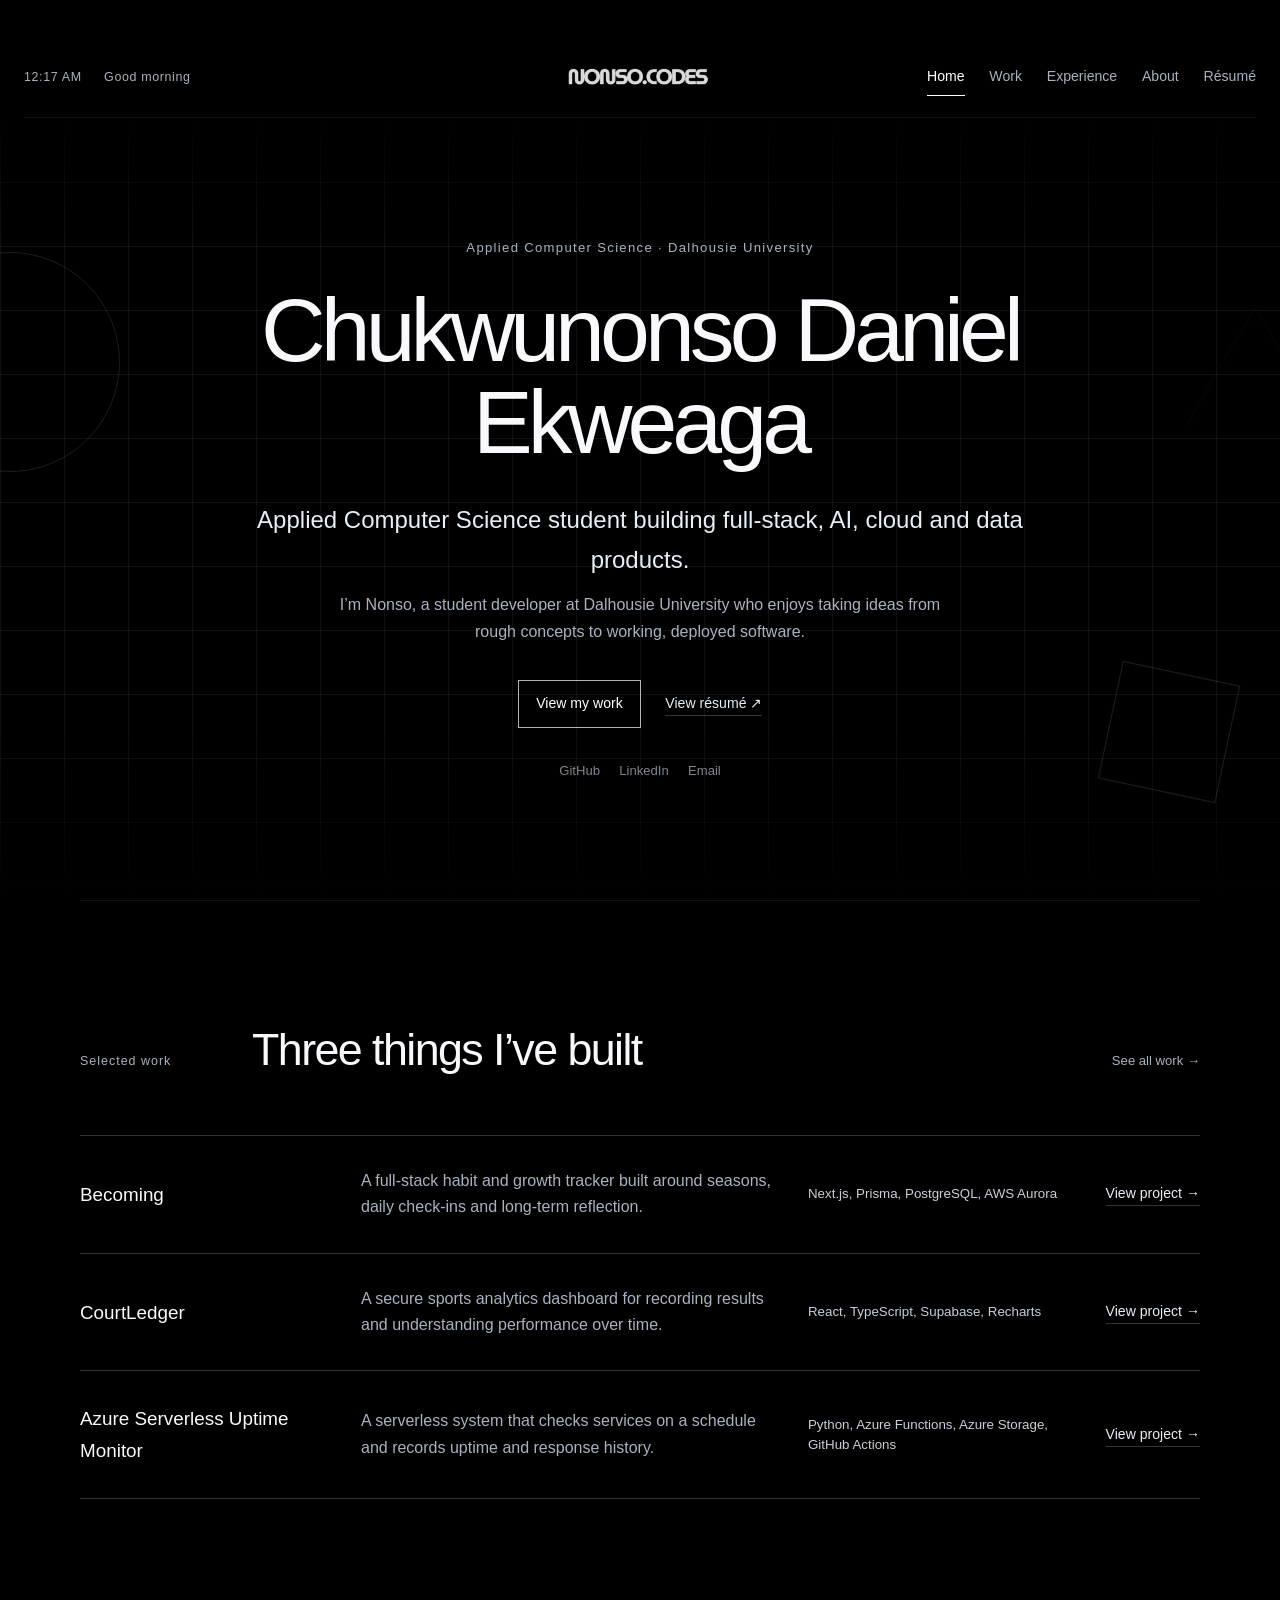
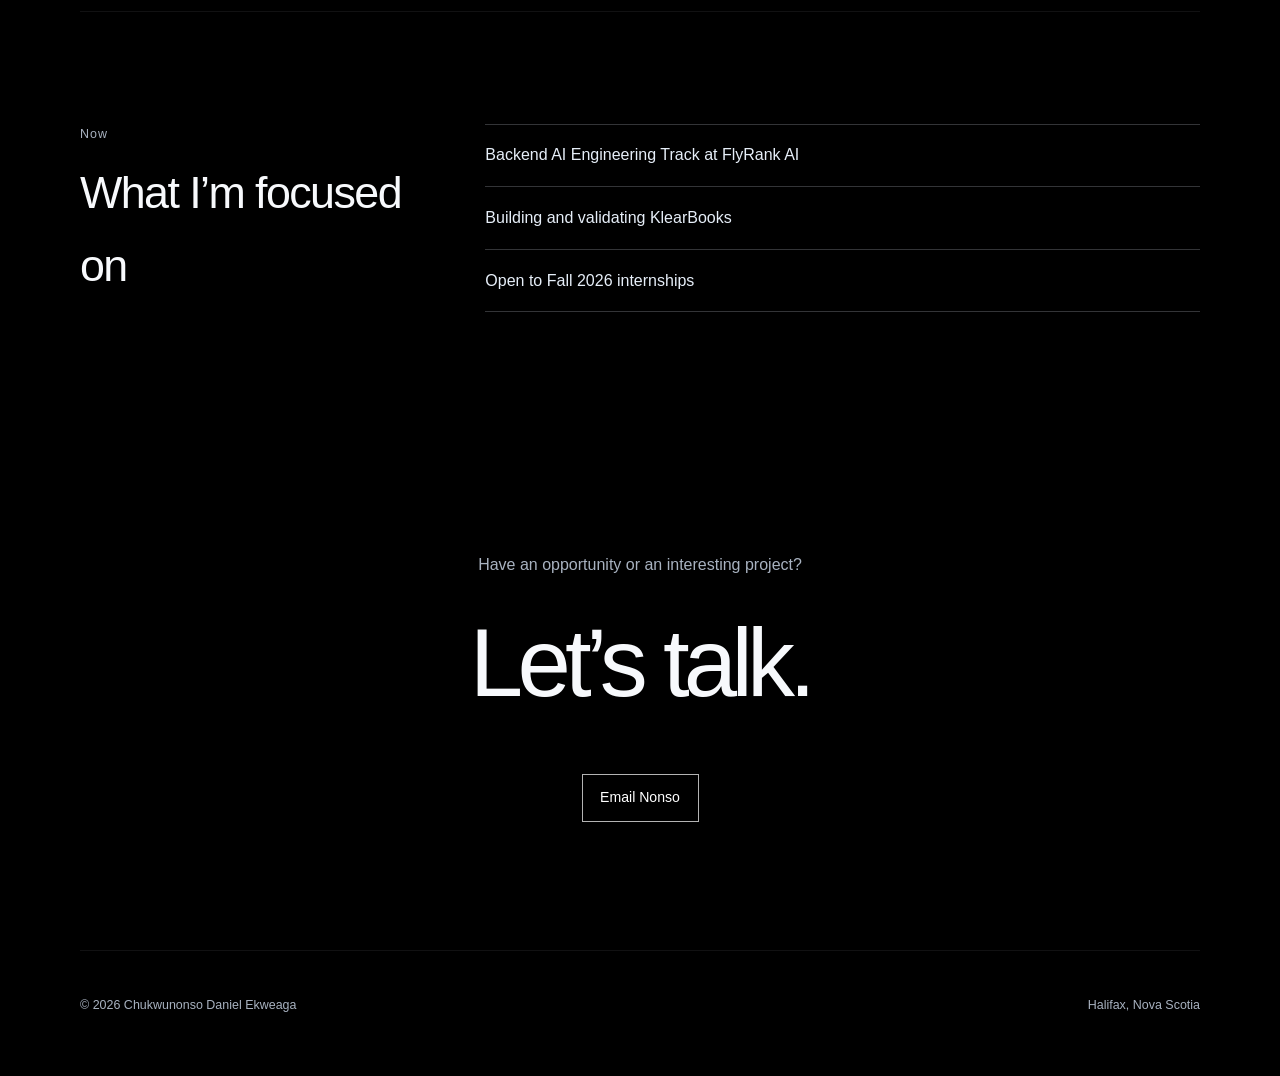
==== commit 7fd0ef55: "Refactor portfolio into focused multi-page site" ====
--- a/index.html
+++ b/index.html
@@ -1,571 +1,59 @@
-<!DOCTYPE html>
+<!doctype html>
 <html lang="en">
 <head>
-  <meta charset="UTF-8">
-  <meta name="viewport" content="width=device-width, initial-scale=1.0">
-  <title>Nonso Ekweaga | Full-Stack, AI & Cloud Developer</title>
-  <meta name="description" content="Portfolio of Nonso Ekweaga, a Dalhousie Applied Computer Science student building full-stack, AI, cloud and data applications with TypeScript, Python, PostgreSQL, AWS and Azure.">
-  <meta name="keywords" content="software engineer, full-stack developer, AI developer, cloud engineer, portfolio, Nonso Ekweaga, Chukwunonso Daniel Ekweaga">
-  <meta name="author" content="Nonso Ekweaga">
-  <meta name="robots" content="index, follow">
-  <meta name="theme-color" content="#0e0e0e">
+  <meta charset="utf-8">
+  <meta name="viewport" content="width=device-width, initial-scale=1">
+  <title>Chukwunonso Daniel Ekweaga | Student Developer</title>
+  <meta name="description" content="Chukwunonso Daniel Ekweaga is a Dalhousie Applied Computer Science student building full-stack, AI, cloud and data products.">
   <link rel="canonical" href="https://nonso.codes/">
-
-  <!-- Open Graph -->
-  <meta property="og:title" content="Nonso Ekweaga | Full-Stack, AI & Cloud Developer">
-  <meta property="og:description" content="Portfolio of Nonso Ekweaga, a Dalhousie Applied Computer Science student building full-stack, AI, cloud and data applications with TypeScript, Python, PostgreSQL, AWS and Azure.">
+  <meta property="og:title" content="Chukwunonso Daniel Ekweaga | Student Developer">
+  <meta property="og:description" content="Full-stack, AI, cloud and data projects by Nonso Ekweaga.">
   <meta property="og:type" content="website">
   <meta property="og:url" content="https://nonso.codes/">
   <meta property="og:image" content="https://nonso.codes/social-share.svg">
-  <meta property="og:site_name" content="Nonso Ekweaga">
-  <meta property="og:locale" content="en_CA">
-
-  <!-- Twitter Card -->
   <meta name="twitter:card" content="summary_large_image">
-  <meta name="twitter:title" content="Nonso Ekweaga | Full-Stack, AI & Cloud Developer">
-  <meta name="twitter:description" content="Portfolio of Nonso Ekweaga, a Dalhousie Applied Computer Science student building full-stack, AI, cloud and data applications with TypeScript, Python, PostgreSQL, AWS and Azure.">
-  <meta name="twitter:image" content="https://nonso.codes/social-share.svg">
-
-  <!-- Favicon -->
+  <meta name="theme-color" content="#000000">
   <link rel="icon" type="image/png" href="header image.png">
   <link rel="apple-touch-icon" href="header image.png">
-
-  <!-- JSON-LD Structured Data -->
-  <script type="application/ld+json">
-  {
-    "@context": "https://schema.org",
-    "@type": "Person",
-    "name": "Nonso Ekweaga",
-    "alternateName": "Chukwunonso Daniel Ekweaga",
-    "url": "https://nonso.codes/",
-    "jobTitle": "Software Engineer",
-    "email": "danielekweaga@gmail.com",
-    "location": {
-      "@type": "City",
-      "name": "Halifax, Nova Scotia, Canada"
-    },
-    "sameAs": [
-      "https://github.com/danekweaga",
-      "https://www.linkedin.com/in/chukwunonso-daniel-ekweaga/"
-    ],
-    "alumniOf": {
-      "@type": "CollegeOrUniversity",
-      "name": "Dalhousie University"
-    },
-    "knowsAbout": ["Software Engineering", "Full-Stack Development", "TypeScript", "React", "Next.js", "Python", "PostgreSQL", "AWS", "Azure", "AI", "Cloud Computing", "Data Engineering", "DevOps"]
-  }
-  </script>
-
   <link rel="stylesheet" href="style.css">
+  <script type="application/ld+json">{"@context":"https://schema.org","@type":"Person","name":"Chukwunonso Daniel Ekweaga","alternateName":"Nonso Ekweaga","url":"https://nonso.codes/","email":"mailto:danielekweaga@gmail.com","alumniOf":{"@type":"CollegeOrUniversity","name":"Dalhousie University"},"sameAs":["https://github.com/danekweaga","https://www.linkedin.com/in/chukwunonso-daniel-ekweaga/"]}</script>
 </head>
-<body>
-
-  <!-- Skip to main content for accessibility -->
-  <a href="#main" class="skip-link">Skip to main content</a>
-
-  <!-- Navigation -->
-  <header class="site-header" role="banner">
-    <div class="header-inner">
-      <a href="#" class="logo" aria-label="Nonso Ekweaga - Home">NE</a>
-      <nav class="nav" role="navigation" aria-label="Main navigation">
-        <button class="nav-toggle" aria-expanded="false" aria-controls="nav-menu" aria-label="Toggle navigation menu">
-          <span class="nav-toggle-line"></span>
-          <span class="nav-toggle-line"></span>
-          <span class="nav-toggle-line"></span>
-        </button>
-        <ul id="nav-menu" class="nav-menu">
-          <li><a href="#work">Work</a></li>
-          <li><a href="#experience">Experience</a></li>
-          <li><a href="#building">Building</a></li>
-          <li><a href="#posts">Posts</a></li>
-          <li><a href="#about">About</a></li>
-          <li><a href="https://drive.google.com/file/d/1cFklpjNJI2-tKJNjwq6rfoWKYUwmiJXJ/view?usp=sharing" target="_blank" rel="noopener noreferrer">Résumé</a></li>
-          <li><a href="#contact" class="nav-cta">Contact</a></li>
-        </ul>
-      </nav>
-    </div>
+<body data-page="home">
+  <a class="skip-link" href="#main">Skip to content</a>
+  <div class="ambient-shape shape-circle" aria-hidden="true"></div>
+  <div class="ambient-shape shape-triangle" aria-hidden="true"></div>
+  <div class="ambient-shape shape-square" aria-hidden="true"></div>
+  <header class="site-header">
+    <div class="header-meta"><span class="clock" aria-label="Local time"></span><span class="greeting" aria-live="polite">Hello</span></div>
+    <a class="wordmark" href="index.html" aria-label="nonso.codes home"><img src="nonso wo bg.png" alt="nonso.codes"></a>
+    <button class="menu-toggle" type="button" aria-expanded="false" aria-controls="site-nav"><span></span><span></span><span></span><span class="sr-only">Open navigation</span></button>
+    <nav id="site-nav" class="site-nav" aria-label="Main navigation">
+      <a href="index.html" data-nav="home">Home</a><a href="work.html" data-nav="work">Work</a><a href="experience.html" data-nav="experience">Experience</a><a href="about.html" data-nav="about">About</a><a href="https://drive.google.com/file/d/1cFklpjNJI2-tKJNjwq6rfoWKYUwmiJXJ/view?usp=sharing" target="_blank" rel="noopener noreferrer">Résumé</a>
+    </nav>
   </header>
-
   <main id="main">
-
-    <!-- Hero -->
-    <section class="hero">
-      <div class="hero-content">
-        <p class="hero-eyebrow">Applied Computer Science student at Dalhousie University</p>
-        <h1>Building practical software—from full-stack products to cloud automation.</h1>
-        <p class="hero-body">I'm Nonso, a developer working with TypeScript, React, Python, PostgreSQL and cloud platforms. I build practical products and systems that make information clearer and workflows easier.</p>
-        <p class="hero-availability">Open to Fall 2026 software engineering, full-stack, AI, cloud and data internships across Canada.</p>
-        <div class="hero-actions">
-          <a href="#work" class="btn btn-primary">View selected work</a>
-          <a href="https://drive.google.com/file/d/1cFklpjNJI2-tKJNjwq6rfoWKYUwmiJXJ/view?usp=sharing" target="_blank" rel="noopener noreferrer" class="btn btn-secondary">View résumé</a>
-        </div>
-        <div class="hero-links">
-          <a href="https://github.com/danekweaga" target="_blank" rel="noopener noreferrer" aria-label="GitHub">
-            <svg width="20" height="20" viewBox="0 0 24 24" fill="currentColor" aria-hidden="true"><path d="M12 0C5.37 0 0 5.37 0 12c0 5.31 3.435 9.795 8.205 11.385.6.105.825-.255.825-.57 0-.285-.015-1.23-.015-2.235-3.015.555-3.795-.735-4.035-1.41-.135-.345-.72-1.41-1.23-1.695-.42-.225-1.02-.78-.015-.795.945-.015 1.62.87 1.845 1.23 1.08 1.815 2.805 1.305 3.495.99.105-.78.42-1.305.765-1.605-2.67-.3-5.46-1.335-5.46-5.925 0-1.305.465-2.385 1.23-3.225-.12-.3-.54-1.53.12-3.18 0 0 1.005-.315 3.3 1.23.96-.27 1.98-.405 3-.405s2.04.135 3 .405c2.295-1.56 3.3-1.23 3.3-1.23.66 1.65.24 2.88.12 3.18.765.84 1.23 1.905 1.23 3.225 0 4.605-2.805 5.625-5.475 5.925.435.375.81 1.095.81 2.22 0 1.605-.015 2.895-.015 3.3 0 .315.225.69.825.57A12.02 12.02 0 0024 12c0-6.63-5.37-12-12-12z"/></svg>
-            GitHub
-          </a>
-          <a href="https://www.linkedin.com/in/chukwunonso-daniel-ekweaga/" target="_blank" rel="noopener noreferrer" aria-label="LinkedIn">
-            <svg width="20" height="20" viewBox="0 0 24 24" fill="currentColor" aria-hidden="true"><path d="M20.447 20.452h-3.554v-5.569c0-1.328-.027-3.037-1.852-3.037-1.853 0-2.136 1.445-2.136 2.939v5.667H9.351V9h3.414v1.561h.046c.477-.9 1.637-1.85 3.37-1.85 3.601 0 4.267 2.37 4.267 5.455v6.286zM5.337 7.433a2.062 2.062 0 01-2.063-2.065 2.064 2.064 0 112.063 2.065zm1.782 13.019H3.555V9h3.564v11.452zM22.225 0H1.771C.792 0 0 .774 0 1.729v20.542C0 23.227.792 24 1.771 24h20.451C23.2 24 24 23.227 24 22.271V1.729C24 .774 23.2 0 22.222 0h.003z"/></svg>
-            LinkedIn
-          </a>
-          <a href="mailto:danielekweaga@gmail.com" aria-label="Email">
-            <svg width="20" height="20" viewBox="0 0 24 24" fill="none" stroke="currentColor" stroke-width="2" stroke-linecap="round" stroke-linejoin="round" aria-hidden="true"><path d="M4 4h16c1.1 0 2 .9 2 2v12c0 1.1-.9 2-2 2H4c-1.1 0-2-.9-2-2V6c0-1.1.9-2 2-2z"/><polyline points="22,6 12,13 2,6"/></svg>
-            Email
-          </a>
-        </div>
+    <section class="hero grid-field">
+      <div class="hero-inner reveal">
+        <p class="hero-kicker">Applied Computer Science · Dalhousie University</p>
+        <h1>Chukwunonso Daniel Ekweaga</h1>
+        <p class="hero-line">Applied Computer Science student building full-stack, AI, cloud and data products.</p>
+        <p class="hero-copy">I’m Nonso, a student developer at Dalhousie University who enjoys taking ideas from rough concepts to working, deployed software.</p>
+        <div class="actions"><a class="button" href="work.html">View my work</a><a class="text-link" href="https://drive.google.com/file/d/1cFklpjNJI2-tKJNjwq6rfoWKYUwmiJXJ/view?usp=sharing" target="_blank" rel="noopener noreferrer">View résumé <span aria-hidden="true">↗</span></a></div>
+        <div class="social-links"><a href="https://github.com/danekweaga" target="_blank" rel="noopener noreferrer">GitHub</a><a href="https://www.linkedin.com/in/chukwunonso-daniel-ekweaga/" target="_blank" rel="noopener noreferrer">LinkedIn</a><a href="mailto:danielekweaga@gmail.com">Email</a></div>
       </div>
     </section>
-
-    <!-- Selected Work -->
-    <section id="work" class="section">
-      <div class="container">
-        <h2 class="section-title">Selected work</h2>
-
-        <!-- Project 1: Becoming -->
-        <article class="project-card featured">
-          <div class="project-screenshot">
-            <img src="project-becoming.png" alt="Becoming app screenshot showing habit tracking dashboard" loading="lazy" width="800" height="450">
-          </div>
-          <div class="project-info">
-            <p class="project-label">Full-Stack Application</p>
-            <h3>Becoming — Habit and Growth Tracking</h3>
-            <p>A full-stack application that helps users define a yearly vision, organize it into seasons, track habits and wellness, and review how they have changed over time.</p>
-            <ul class="project-details">
-              <li>Designed a multi-model data layer for users, seasons, habits, and daily check-ins.</li>
-              <li>Implemented Prisma schema design, migrations, type-safe queries, and seed scripts.</li>
-              <li>Configured PostgreSQL on AWS Aurora with SSL/TLS connection handling and production deployment.</li>
-              <li>Built server-action writes and dashboard data reads.</li>
-            </ul>
-            <div class="project-stack">
-              <span>Next.js</span>
-              <span>Prisma ORM</span>
-              <span>PostgreSQL</span>
-              <span>AWS Aurora</span>
-              <span>Vercel</span>
-              <span>Server Actions</span>
-            </div>
-            <div class="project-links">
-              <a href="https://becoming-nine.vercel.app/" target="_blank" rel="noopener noreferrer" class="btn btn-sm">Live demo</a>
-              <a href="https://github.com/danekweaga/Becoming" target="_blank" rel="noopener noreferrer" class="btn btn-sm btn-outline">GitHub</a>
-            </div>
-          </div>
-        </article>
-
-        <!-- Project 2: CourtLedger -->
-        <article class="project-card featured">
-          <div class="project-screenshot">
-            <img src="project-courtledger.png" alt="CourtLedger analytics dashboard showing sports betting metrics" loading="lazy" width="800" height="450">
-          </div>
-          <div class="project-info">
-            <p class="project-label">Analytics Dashboard</p>
-            <h3>CourtLedger — Sports Analytics and ROI Tracking</h3>
-            <p>A full-stack analytics dashboard for recording sports bets, monitoring results, and analyzing performance across markets and sportsbooks.</p>
-            <ul class="project-details">
-              <li>Built structured record creation, filtering, search, reporting views, and CSV/Excel export.</li>
-              <li>Implemented Supabase authentication and PostgreSQL storage.</li>
-              <li>Used Row-Level Security to keep data scoped to individual users.</li>
-              <li>Added summary metrics, analytics visualizations, and supported bet-slip OCR.</li>
-            </ul>
-            <div class="project-stack">
-              <span>React</span>
-              <span>TypeScript</span>
-              <span>Vite</span>
-              <span>Tailwind CSS</span>
-              <span>Supabase</span>
-              <span>PostgreSQL</span>
-              <span>Recharts</span>
-            </div>
-            <div class="project-links">
-              <a href="https://court-ledger.vercel.app/" target="_blank" rel="noopener noreferrer" class="btn btn-sm">Live demo</a>
-              <a href="https://github.com/danekweaga/CourtLedger" target="_blank" rel="noopener noreferrer" class="btn btn-sm btn-outline">GitHub</a>
-            </div>
-          </div>
-        </article>
-
-        <!-- Project 3: Azure Monitor -->
-        <article class="project-card featured">
-          <div class="project-screenshot">
-            <img src="project-azure-monitor.png" alt="Azure Serverless Uptime Monitor showing uptime statistics" loading="lazy" width="800" height="450">
-          </div>
-          <div class="project-info">
-            <p class="project-label">Cloud Infrastructure</p>
-            <h3>Azure Serverless Uptime Monitor</h3>
-            <p>A serverless monitoring system that performs scheduled service checks and records uptime, response time, and failure history.</p>
-            <ul class="project-details">
-              <li>Created scheduled URL checks using Python Azure Functions.</li>
-              <li>Calculated uptime percentage, average response time, and failure statistics.</li>
-              <li>Stored monitoring history in Azure Table Storage.</li>
-              <li>Added HTTP endpoints, structured logging, graceful error handling, and optional Discord alerts.</li>
-              <li>Provisioned infrastructure with Terraform basics and automated deployment with GitHub Actions.</li>
-            </ul>
-            <div class="project-stack">
-              <span>Python</span>
-              <span>Azure Functions</span>
-              <span>Azure Table Storage</span>
-              <span>GitHub Actions</span>
-              <span>Terraform</span>
-              <span>HTTP APIs</span>
-            </div>
-            <div class="project-links">
-              <a href="https://github.com/danekweaga/azure-serverless-uptime-monitor" target="_blank" rel="noopener noreferrer" class="btn btn-sm btn-outline">GitHub</a>
-            </div>
-          </div>
-        </article>
-
-        <!-- Project 4: MoneyCheck -->
-        <article class="project-card featured">
-          <div class="project-screenshot">
-            <img src="project-moneycheck.png" alt="MoneyCheck financial decision tool showing purchase analysis" loading="lazy" width="800" height="450">
-          </div>
-          <div class="project-info">
-            <p class="project-label">AI-Powered Application</p>
-            <h3>MoneyCheck — AI Financial Decision Tool</h3>
-            <p>A full-stack decision-support application that helps users understand the financial impact of a purchase before spending.</p>
-            <ul class="project-details">
-              <li>Converts spending scenarios into budget impact, opportunity cost, risk, and future-value impact.</li>
-              <li>Implemented authentication and database-backed decision history.</li>
-              <li>Added structured decision records, API integrations, and AI-powered explanations.</li>
-              <li>Created a financial dashboard and exportable records.</li>
-            </ul>
-            <div class="project-stack">
-              <span>Next.js</span>
-              <span>React</span>
-              <span>TypeScript</span>
-              <span>Supabase</span>
-              <span>PostgreSQL</span>
-              <span>OpenAI</span>
-              <span>Vercel</span>
-            </div>
-            <div class="project-links">
-              <a href="https://money-check-theta.vercel.app/dashboard" target="_blank" rel="noopener noreferrer" class="btn btn-sm">Live demo</a>
-              <a href="https://github.com/danekweaga/MoneyCheck" target="_blank" rel="noopener noreferrer" class="btn btn-sm btn-outline">GitHub</a>
-            </div>
-          </div>
-        </article>
-
-        <!-- More Projects -->
-        <div class="more-projects">
-          <h3>More projects</h3>
-          <div class="project-grid">
-            <a href="https://kairos-six-inky.vercel.app" target="_blank" rel="noopener noreferrer" class="mini-project">
-              <span class="mini-project-name">Kairos</span>
-              <span class="mini-project-desc">Real-time focus and decision system</span>
-            </a>
-            <a href="https://github.com/danekweaga/Loan-Default-Risk-Dashboard" target="_blank" rel="noopener noreferrer" class="mini-project">
-              <span class="mini-project-name">Loan Default Risk Dashboard</span>
-              <span class="mini-project-desc">ML-powered loan risk analysis</span>
-            </a>
-            <a href="https://github.com/Emmanuel27121/Game_Jam_2026" target="_blank" rel="noopener noreferrer" class="mini-project">
-              <span class="mini-project-name">Ojuju</span>
-              <span class="mini-project-desc">2D Unity platformer (Global Game Jam 2026)</span>
-            </a>
-            <a href="https://github.com/UniGuide-AI/main" target="_blank" rel="noopener noreferrer" class="mini-project">
-              <span class="mini-project-name">UniGuide AI</span>
-              <span class="mini-project-desc">Student resource chatbot</span>
-            </a>
-            <a href="https://github.com/danekweaga/Auto-Code-Marker" target="_blank" rel="noopener noreferrer" class="mini-project">
-              <span class="mini-project-name">Auto Code Marker</span>
-              <span class="mini-project-desc">Automated code assessment tool</span>
-            </a>
-            <a href="https://github.com/danekweaga/Smallest-Backend" target="_blank" rel="noopener noreferrer" class="mini-project">
-              <span class="mini-project-name">Smallest Backend</span>
-              <span class="mini-project-desc">Minimal API server</span>
-            </a>
-          </div>
-        </div>
+    <section class="section shell reveal">
+      <div class="section-heading"><p>Selected work</p><h2>Three things I’ve built</h2><a href="work.html">See all work →</a></div>
+      <div class="project-list home-projects">
+        <article><h3><a href="projects/becoming.html">Becoming</a></h3><p>A full-stack habit and growth tracker built around seasons, daily check-ins and long-term reflection.</p><small>Next.js, Prisma, PostgreSQL, AWS Aurora</small><a class="row-link" href="projects/becoming.html">View project →</a></article>
+        <article><h3><a href="projects/courtledger.html">CourtLedger</a></h3><p>A secure sports analytics dashboard for recording results and understanding performance over time.</p><small>React, TypeScript, Supabase, Recharts</small><a class="row-link" href="projects/courtledger.html">View project →</a></article>
+        <article><h3><a href="projects/azure-monitor.html">Azure Serverless Uptime Monitor</a></h3><p>A serverless system that checks services on a schedule and records uptime and response history.</p><small>Python, Azure Functions, Azure Storage, GitHub Actions</small><a class="row-link" href="projects/azure-monitor.html">View project →</a></article>
       </div>
     </section>
-
-    <!-- Experience -->
-    <section id="experience" class="section">
-      <div class="container">
-        <h2 class="section-title">Experience</h2>
-        <div class="timeline">
-
-          <div class="timeline-item">
-            <div class="timeline-date">Jul 2026 – Present</div>
-            <div class="timeline-content">
-              <h3>Backend AI Engineering Track</h3>
-              <p class="timeline-org">FlyRank AI <span class="timeline-tag">Unpaid Educational Internship</span></p>
-              <p>Participating in a backend AI engineering track covering API contracts, retrieval-backed workflows, structured outputs, evaluation harnesses, grounding, audit trails, and production-style failure handling.</p>
-              <p>Designing backend workflows with defined inputs, outputs, constraints, error states, retry considerations, verification notes, and documented limitations.</p>
-              <p>Built and tested a small Express backend with two JSON endpoints using browser and curl testing and published it to GitHub.</p>
-            </div>
-          </div>
-
-          <div class="timeline-item">
-            <div class="timeline-date">2026</div>
-            <div class="timeline-content">
-              <h3>AI Document Intelligence Externship</h3>
-              <p class="timeline-org">Extern — Pfizer-connected project <span class="timeline-tag">Remote</span></p>
-              <p>Building an AI-powered document intelligence prototype for pharmaceutical compliance workflows using Python, OCR, NLP, and RAG-style search.</p>
-              <p>Prototyping document search, metadata extraction, classification, and compliance-risk flagging across pharmaceutical documents.</p>
-            </div>
-          </div>
-
-          <div class="timeline-item">
-            <div class="timeline-date">Nov 2025 – Jan 2026</div>
-            <div class="timeline-content">
-              <h3>Research Assistant</h3>
-              <p class="timeline-org">Remedial Voice Lab, University of New Brunswick <span class="timeline-tag">Saint John, NB</span></p>
-              <p>Audited 15 research and laboratory websites for usability, accessibility, navigation, and content-organization issues.</p>
-              <p>Documented findings and created low-fidelity mockups for information-architecture improvements.</p>
-            </div>
-          </div>
-
-          <div class="timeline-item">
-            <div class="timeline-date">Sep 2025 – Oct 2025</div>
-            <div class="timeline-content">
-              <h3>Laboratory Assistant</h3>
-              <p class="timeline-org">University of New Brunswick <span class="timeline-tag">Saint John, NB</span></p>
-              <p>Supported students learning procedural programming in C through one-on-one guidance on debugging, compilation, testing, and version control.</p>
-              <p>Explained technical concepts clearly and reinforced good programming workflows.</p>
-            </div>
-          </div>
-
-          <div class="timeline-item">
-            <div class="timeline-date">Jan 2024 – Sep 2025</div>
-            <div class="timeline-content">
-              <h3>Administrative Assistant</h3>
-              <p class="timeline-org">Nexora 360 Holdings Inc. <span class="timeline-tag">Saint John, NB</span></p>
-              <p>Maintained digital records and supported scheduling, communications, documentation, and day-to-day operations.</p>
-              <p>Kept business information accurate, organized, and accessible.</p>
-            </div>
-          </div>
-
-        </div>
-      </div>
-    </section>
-
-    <!-- Currently Building -->
-    <section id="building" class="section">
-      <div class="container">
-        <h2 class="section-title">Currently building</h2>
-        <div class="building-card">
-          <div class="building-content">
-            <h3>KlearBooks — Messy records in. Clean monthly report out.</h3>
-            <p>KlearBooks is an early-stage bookkeeping product I'm currently building and validating for freelancers, gig workers, and small-business owners. The idea is to help people organize records such as receipts, invoices, expenses, and transactions into clearer monthly reports and insights.</p>
-            <p class="building-note">Early-stage product. Not yet launched publicly.</p>
-            <a href="https://www.klearbooks.app/" target="_blank" rel="noopener noreferrer" class="btn btn-sm">Visit klearbooks.app</a>
-          </div>
-        </div>
-      </div>
-    </section>
-
-    <!-- Recognition & Credentials -->
-    <section id="recognition" class="section">
-      <div class="container">
-        <h2 class="section-title">Recognition and credentials</h2>
-
-        <div class="credentials-grid">
-          <div class="credential-card">
-            <h4>Award</h4>
-            <p>Standout Idea Award</p>
-            <span class="credential-source">King's Campus2Market Discover Program, March 2026</span>
-          </div>
-          <div class="credential-card">
-            <h4>Certificate</h4>
-            <p>Black Youth AI Hackathon — Certificate of Participation</p>
-            <span class="credential-source">Tribe Network, March 2026</span>
-          </div>
-          <div class="credential-card">
-            <h4>Participant</h4>
-            <p>Global Game Jam 2026</p>
-            <span class="credential-source">Global Game Jam, 2026</span>
-          </div>
-          <div class="credential-card">
-            <h4>Leadership</h4>
-            <p>Teen Council Team Leader</p>
-            <span class="credential-source">Pavilion of Redemption SJ, Apr 2024 – Sep 2024</span>
-          </div>
-        </div>
-
-        <h3 class="subsection-title">Professional development</h3>
-        <div class="credentials-grid">
-          <div class="credential-card">
-            <h4>Certificate</h4>
-            <p>Claude 101</p>
-            <span class="credential-source">Anthropic, June 2026</span>
-          </div>
-          <div class="credential-card">
-            <h4>Certificate</h4>
-            <p>AI Fluency: Framework & Foundations</p>
-            <span class="credential-source">Anthropic, June 2026</span>
-          </div>
-          <div class="credential-card">
-            <h4>Event</h4>
-            <p>AI Skills Fest 2026</p>
-            <span class="credential-source">Microsoft, June 2026</span>
-          </div>
-          <div class="credential-card">
-            <h4>Job Simulation</h4>
-            <p>Deloitte Australia Technology Job Simulation</p>
-            <span class="credential-source">Forage</span>
-          </div>
-          <div class="credential-card">
-            <h4>Job Simulation</h4>
-            <p>Datacom Introduction to Cloud Job Simulation</p>
-            <span class="credential-source">Forage</span>
-          </div>
-          <div class="credential-card">
-            <h4>Job Simulation</h4>
-            <p>Tata GenAI-Powered Data Analytics Job Simulation</p>
-            <span class="credential-source">Forage</span>
-          </div>
-        </div>
-      </div>
-    </section>
-
-    <!-- Selected LinkedIn Posts -->
-    <section id="posts" class="section">
-      <div class="container">
-        <h2 class="section-title">Selected posts</h2>
-        <div class="posts-grid">
-
-          <a href="https://www.linkedin.com/posts/chukwunonso-daniel-ekweaga_i-made-a-small-project-called-becoming-for-ugcPost-7477951404205154305-Vib4/" target="_blank" rel="noopener noreferrer" class="post-card">
-            <span class="post-date">July 2, 2026</span>
-            <h3>Becoming — Building with Next.js, Prisma and AWS Aurora</h3>
-            <p>What I learned while building and deploying a full-stack growth-tracking application using Next.js, Prisma, AWS Aurora PostgreSQL, and Vercel.</p>
-            <span class="post-link">Read on LinkedIn →</span>
-          </a>
-
-          <a href="https://www.linkedin.com/posts/chukwunonso-daniel-ekweaga_this-sunday-i-participated-in-a-hackathon-activity-7443342963146969088-phS5" target="_blank" rel="noopener noreferrer" class="post-card">
-            <span class="post-date">March 27, 2026</span>
-            <h3>Kairos — What I learned from my first solo hackathon</h3>
-            <p>Taking a productivity and decision-support idea from concept to working prototype during a six-hour solo hackathon.</p>
-            <span class="post-link">Read on LinkedIn →</span>
-          </a>
-
-          <a href="https://www.linkedin.com/posts/chukwunonso-daniel-ekweaga_two-weeks-ago-i-attended-the-campus-2-market-activity-7448802656262852609-SgzO" target="_blank" rel="noopener noreferrer" class="post-card">
-            <span class="post-date">April 11, 2026</span>
-            <h3>Turning MoneyCheck into a Standout Idea</h3>
-            <p>Developing MoneyCheck, improving my one-minute pitch, and receiving the Campus2Market Standout Idea Award.</p>
-            <span class="post-link">Read on LinkedIn →</span>
-          </a>
-
-        </div>
-      </div>
-    </section>
-
-    <!-- About & Skills -->
-    <section id="about" class="section">
-      <div class="container">
-        <h2 class="section-title">About</h2>
-        <div class="about-grid">
-          <div class="about-image">
-            <img src="nonso.png" alt="Nonso Ekweaga portrait" loading="lazy" width="400" height="500">
-          </div>
-          <div class="about-text">
-            <p>I'm an Applied Computer Science student at Dalhousie University who enjoys taking ideas from rough concepts to working products. My work spans full-stack development, AI-enabled applications, cloud infrastructure, and data visualization. I'm especially interested in understanding how the product, backend, and user experience fit together—not just making individual features work.</p>
-            <p>Based in Halifax, Nova Scotia. Open to internships and student developer roles across Canada.</p>
-          </div>
-          <div class="skills-section">
-            <h3>Technical skills</h3>
-            <div class="skills-groups">
-              <div class="skills-group">
-                <h4>Languages</h4>
-                <ul>
-                  <li>TypeScript</li>
-                  <li>JavaScript</li>
-                  <li>Python</li>
-                  <li>SQL</li>
-                  <li>Java</li>
-                  <li>C</li>
-                  <li>HTML/CSS</li>
-                </ul>
-              </div>
-              <div class="skills-group">
-                <h4>Frontend</h4>
-                <ul>
-                  <li>React</li>
-                  <li>Next.js</li>
-                  <li>Vite</li>
-                  <li>Tailwind CSS</li>
-                  <li>React Router</li>
-                  <li>Responsive UI Design</li>
-                </ul>
-              </div>
-              <div class="skills-group">
-                <h4>Backend & Data</h4>
-                <ul>
-                  <li>Prisma ORM</li>
-                  <li>PostgreSQL</li>
-                  <li>AWS Aurora</li>
-                  <li>Supabase</li>
-                  <li>REST APIs</li>
-                  <li>Authentication</li>
-                  <li>Row-Level Security</li>
-                  <li>Server Actions</li>
-                </ul>
-              </div>
-              <div class="skills-group">
-                <h4>AI & Automation</h4>
-                <ul>
-                  <li>OpenAI API</li>
-                  <li>AI Workflow Design</li>
-                  <li>RAG Concepts</li>
-                  <li>OCR/NLP Basics</li>
-                  <li>Structured Outputs</li>
-                  <li>Document Intelligence</li>
-                </ul>
-              </div>
-              <div class="skills-group">
-                <h4>Cloud & Analytics</h4>
-                <ul>
-                  <li>Microsoft Azure</li>
-                  <li>Azure Functions</li>
-                  <li>Azure Storage</li>
-                  <li>GitHub Actions</li>
-                  <li>Vercel</li>
-                  <li>Terraform Basics</li>
-                  <li>Power BI</li>
-                  <li>DAX</li>
-                  <li>Excel</li>
-                </ul>
-              </div>
-              <div class="skills-group">
-                <h4>Tools & Concepts</h4>
-                <ul>
-                  <li>Git / GitHub</li>
-                  <li>VS Code</li>
-                  <li>Linux</li>
-                  <li>CI/CD</li>
-                  <li>Debugging</li>
-                  <li>Testing Basics</li>
-                  <li>Technical Documentation</li>
-                </ul>
-              </div>
-            </div>
-          </div>
-        </div>
-      </div>
-    </section>
-
-    <!-- Contact CTA -->
-    <section id="contact" class="section contact-section">
-      <div class="container">
-        <h2 class="section-title">Have an opportunity or an interesting project?</h2>
-        <p class="contact-body">I'm currently looking for Fall 2026 internships and student developer roles in software engineering, full-stack development, AI, cloud engineering, and data.</p>
-        <div class="contact-actions">
-          <a href="mailto:danielekweaga@gmail.com" class="btn btn-primary btn-lg">Email Nonso</a>
-          <div class="contact-links">
-            <a href="https://github.com/danekweaga" target="_blank" rel="noopener noreferrer">GitHub</a>
-            <a href="https://www.linkedin.com/in/chukwunonso-daniel-ekweaga/" target="_blank" rel="noopener noreferrer">LinkedIn</a>
-            <a href="https://drive.google.com/file/d/1cFklpjNJI2-tKJNjwq6rfoWKYUwmiJXJ/view?usp=sharing" target="_blank" rel="noopener noreferrer">Résumé</a>
-          </div>
-        </div>
-      </div>
-    </section>
-
+    <section class="section shell now reveal"><div class="section-heading"><p>Now</p><h2>What I’m focused on</h2></div><ul><li>Backend AI Engineering Track at FlyRank AI</li><li>Building and validating KlearBooks</li><li>Open to Fall 2026 internships</li></ul></section>
+    <section class="contact-cta shell reveal"><p>Have an opportunity or an interesting project?</p><h2>Let’s talk.</h2><a class="button" href="mailto:danielekweaga@gmail.com">Email Nonso</a></section>
   </main>
-
-  <!-- Footer -->
-  <footer class="site-footer" role="contentinfo">
-    <div class="container">
-      <p>&copy; <span id="footer-year"></span> Nonso Ekweaga. Built with HTML, CSS, and JavaScript.</p>
-    </div>
-  </footer>
-
+  <footer class="site-footer shell"><p>© <span data-year></span> Chukwunonso Daniel Ekweaga</p><p>Halifax, Nova Scotia</p></footer>
   <script src="script.js"></script>
 </body>
 </html>
--- a/style.css
+++ b/style.css
@@ -1,1035 +1,13 @@
-/* ============================================
-   Nonso Ekweaga Portfolio — Stylesheet
-   Dark editorial visual direction
-   ============================================ */
-
-/* Reset & Base */
-*, *::before, *::after {
-  margin: 0;
-  padding: 0;
-  box-sizing: border-box;
-}
-
-:root {
-  --bg-primary: #0e0e0e;
-  --bg-secondary: #161616;
-  --bg-elevated: #1c1c1c;
-  --border: rgba(255, 255, 255, 0.08);
-  --border-hover: rgba(255, 255, 255, 0.15);
-  --text-primary: #f0ece4;
-  --text-secondary: #a8a29e;
-  --text-muted: #78716c;
-  --accent: #34d399;
-  --accent-dim: rgba(52, 211, 153, 0.12);
-  --accent-hover: #6ee7b7;
-  --font-sans: 'Inter', -apple-system, BlinkMacSystemFont, 'Segoe UI', Roboto, sans-serif;
-  --font-mono: 'JetBrains Mono', 'Fira Code', 'Courier New', monospace;
-  --max-width: 1200px;
-  --header-height: 64px;
-  --transition-fast: 150ms ease;
-  --transition-base: 250ms ease;
-  --transition-slow: 400ms cubic-bezier(0.16, 1, 0.3, 1);
-}
-
-html {
-  scroll-behavior: smooth;
-  font-size: 16px;
-}
-
-body {
-  font-family: var(--font-sans);
-  background-color: var(--bg-primary);
-  color: var(--text-primary);
-  line-height: 1.6;
-  -webkit-font-smoothing: antialiased;
-  -moz-osx-font-smoothing: grayscale;
-  overflow-x: hidden;
-}
-
-/* Skip Link */
-.skip-link {
-  position: absolute;
-  top: -100%;
-  left: 1rem;
-  background: var(--accent);
-  color: #000;
-  padding: 0.5rem 1rem;
-  border-radius: 0 0 4px 4px;
-  z-index: 9999;
-  font-weight: 600;
-  text-decoration: none;
-  transition: top var(--transition-fast);
-}
-
-.skip-link:focus {
-  top: 0;
-  outline: 2px solid var(--accent-hover);
-  outline-offset: 2px;
-}
-
-/* Focus styles */
-a:focus-visible,
-button:focus-visible {
-  outline: 2px solid var(--accent);
-  outline-offset: 2px;
-  border-radius: 2px;
-}
-
-/* ============================================
-   Header / Navigation
-   ============================================ */
-.site-header {
-  position: fixed;
-  top: 0;
-  left: 0;
-  right: 0;
-  height: var(--header-height);
-  background: rgba(14, 14, 14, 0.9);
-  border-bottom: 1px solid var(--border);
-  z-index: 1000;
-  backdrop-filter: blur(12px);
-  -webkit-backdrop-filter: blur(12px);
-}
-
-.header-inner {
-  max-width: var(--max-width);
-  margin: 0 auto;
-  padding: 0 2rem;
-  height: 100%;
-  display: flex;
-  align-items: center;
-  justify-content: space-between;
-}
-
-.logo {
-  font-size: 1.25rem;
-  font-weight: 700;
-  color: var(--text-primary);
-  text-decoration: none;
-  letter-spacing: -0.02em;
-  transition: color var(--transition-fast);
-}
-
-.logo:hover {
-  color: var(--accent);
-}
-
-.nav-menu {
-  display: flex;
-  align-items: center;
-  gap: 0.25rem;
-  list-style: none;
-}
-
-.nav-menu a {
-  color: var(--text-secondary);
-  text-decoration: none;
-  font-size: 0.9rem;
-  font-weight: 400;
-  padding: 0.4rem 0.75rem;
-  border-radius: 6px;
-  transition: color var(--transition-fast), background var(--transition-fast);
-}
-
-.nav-menu a:hover {
-  color: var(--text-primary);
-  background: var(--bg-elevated);
-}
-
-.nav-cta {
-  color: var(--accent) !important;
-  font-weight: 500 !important;
-  border: 1px solid rgba(52, 211, 153, 0.3) !important;
-  margin-left: 0.5rem;
-}
-
-.nav-cta:hover {
-  background: var(--accent-dim) !important;
-  color: var(--accent) !important;
-}
-
-/* Mobile nav toggle */
-.nav-toggle {
-  display: none;
-  flex-direction: column;
-  gap: 5px;
-  background: none;
-  border: none;
-  cursor: pointer;
-  padding: 0.5rem;
-}
-
-.nav-toggle-line {
-  display: block;
-  width: 22px;
-  height: 2px;
-  background: var(--text-primary);
-  border-radius: 2px;
-  transition: transform var(--transition-base), opacity var(--transition-base);
-}
-
-.nav-toggle[aria-expanded="true"] .nav-toggle-line:nth-child(1) {
-  transform: translateY(7px) rotate(45deg);
-}
-
-.nav-toggle[aria-expanded="true"] .nav-toggle-line:nth-child(2) {
-  opacity: 0;
-}
-
-.nav-toggle[aria-expanded="true"] .nav-toggle-line:nth-child(3) {
-  transform: translateY(-7px) rotate(-45deg);
-}
-
-/* ============================================
-   Hero
-   ============================================ */
-.hero {
-  min-height: 100vh;
-  display: flex;
-  align-items: center;
-  justify-content: center;
-  padding: calc(var(--header-height) + 2rem) 2rem 4rem;
-  position: relative;
-}
-
-.hero-content {
-  max-width: 820px;
-}
-
-.hero-eyebrow {
-  font-family: var(--font-mono);
-  font-size: 0.8rem;
-  color: var(--accent);
-  letter-spacing: 0.08em;
-  text-transform: uppercase;
-  margin-bottom: 1.5rem;
-}
-
-.hero h1 {
-  font-size: clamp(2.25rem, 5vw, 3.75rem);
-  font-weight: 600;
-  line-height: 1.15;
-  letter-spacing: -0.03em;
-  margin-bottom: 1.5rem;
-  color: var(--text-primary);
-}
-
-.hero-body {
-  font-size: clamp(1.05rem, 2vw, 1.25rem);
-  color: var(--text-secondary);
-  line-height: 1.7;
-  margin-bottom: 1rem;
-  max-width: 640px;
-}
-
-.hero-availability {
-  font-size: 0.95rem;
-  color: var(--text-muted);
-  margin-bottom: 2.5rem;
-  padding: 0.75rem 1rem;
-  background: var(--bg-elevated);
-  border: 1px solid var(--border);
-  border-radius: 8px;
-  display: inline-block;
-}
-
-.hero-actions {
-  display: flex;
-  gap: 1rem;
-  flex-wrap: wrap;
-  margin-bottom: 3rem;
-}
-
-.hero-links {
-  display: flex;
-  gap: 1.5rem;
-  flex-wrap: wrap;
-}
-
-.hero-links a {
-  color: var(--text-secondary);
-  text-decoration: none;
-  font-size: 0.9rem;
-  display: flex;
-  align-items: center;
-  gap: 0.5rem;
-  transition: color var(--transition-fast);
-}
-
-.hero-links a:hover {
-  color: var(--text-primary);
-}
-
-.hero-links svg {
-  flex-shrink: 0;
-}
-
-/* ============================================
-   Buttons
-   ============================================ */
-.btn {
-  display: inline-flex;
-  align-items: center;
-  justify-content: center;
-  gap: 0.5rem;
-  padding: 0.75rem 1.5rem;
-  border-radius: 8px;
-  font-size: 0.95rem;
-  font-weight: 500;
-  text-decoration: none;
-  transition: all var(--transition-fast);
-  cursor: pointer;
-  border: none;
-  font-family: inherit;
-}
-
-.btn-primary {
-  background: var(--accent);
-  color: #000;
-}
-
-.btn-primary:hover {
-  background: var(--accent-hover);
-  transform: translateY(-1px);
-}
-
-.btn-secondary {
-  background: var(--bg-elevated);
-  color: var(--text-primary);
-  border: 1px solid var(--border);
-}
-
-.btn-secondary:hover {
-  border-color: var(--border-hover);
-  background: #222;
-}
-
-.btn-outline {
-  background: transparent;
-  color: var(--text-primary);
-  border: 1px solid var(--border);
-}
-
-.btn-outline:hover {
-  border-color: var(--border-hover);
-  background: var(--bg-elevated);
-}
-
-.btn-sm {
-  padding: 0.5rem 1rem;
-  font-size: 0.85rem;
-  border-radius: 6px;
-}
-
-.btn-lg {
-  padding: 1rem 2rem;
-  font-size: 1.05rem;
-  border-radius: 10px;
-}
-
-/* ============================================
-   Sections
-   ============================================ */
-.section {
-  padding: 6rem 2rem;
-  border-top: 1px solid var(--border);
-}
-
-.container {
-  max-width: var(--max-width);
-  margin: 0 auto;
-}
-
-.section-title {
-  font-size: clamp(1.5rem, 3vw, 2rem);
-  font-weight: 600;
-  letter-spacing: -0.02em;
-  margin-bottom: 3rem;
-  color: var(--text-primary);
-  position: relative;
-}
-
-.subsection-title {
-  font-size: 1.1rem;
-  font-weight: 500;
-  color: var(--text-secondary);
-  margin: 3rem 0 1.5rem;
-  padding-top: 2rem;
-  border-top: 1px solid var(--border);
-}
-
-/* ============================================
-   Project Cards
-   ============================================ */
-.project-card {
-  display: grid;
-  grid-template-columns: 1fr 1fr;
-  gap: 3rem;
-  padding: 3rem 0;
-  border-bottom: 1px solid var(--border);
-  align-items: start;
-}
-
-.project-card:first-of-type {
-  border-top: 1px solid var(--border);
-}
-
-.project-card.featured {
-  gap: 4rem;
-}
-
-.project-screenshot {
-  border-radius: 12px;
-  overflow: hidden;
-  border: 1px solid var(--border);
-  background: var(--bg-secondary);
-  aspect-ratio: 16 / 9;
-}
-
-.project-screenshot img {
-  width: 100%;
-  height: 100%;
-  object-fit: cover;
-  display: block;
-  transition: transform var(--transition-slow);
-}
-
-.project-card:hover .project-screenshot img {
-  transform: scale(1.03);
-}
-
-.project-label {
-  font-family: var(--font-mono);
-  font-size: 0.75rem;
-  color: var(--accent);
-  text-transform: uppercase;
-  letter-spacing: 0.1em;
-  margin-bottom: 0.75rem;
-}
-
-.project-info h3 {
-  font-size: 1.5rem;
-  font-weight: 600;
-  letter-spacing: -0.02em;
-  margin-bottom: 1rem;
-  color: var(--text-primary);
-}
-
-.project-info > p {
-  color: var(--text-secondary);
-  font-size: 0.95rem;
-  line-height: 1.7;
-  margin-bottom: 1.5rem;
-}
-
-.project-details {
-  list-style: none;
-  margin-bottom: 1.5rem;
-}
-
-.project-details li {
-  position: relative;
-  padding-left: 1.25rem;
-  color: var(--text-secondary);
-  font-size: 0.9rem;
-  line-height: 1.7;
-  margin-bottom: 0.5rem;
-}
-
-.project-details li::before {
-  content: '—';
-  position: absolute;
-  left: 0;
-  color: var(--accent);
-  font-size: 0.75rem;
-}
-
-.project-stack {
-  display: flex;
-  flex-wrap: wrap;
-  gap: 0.5rem;
-  margin-bottom: 1.5rem;
-}
-
-.project-stack span {
-  font-family: var(--font-mono);
-  font-size: 0.75rem;
-  color: var(--text-muted);
-  background: var(--bg-elevated);
-  border: 1px solid var(--border);
-  padding: 0.3rem 0.6rem;
-  border-radius: 4px;
-}
-
-.project-links {
-  display: flex;
-  gap: 0.75rem;
-  flex-wrap: wrap;
-}
-
-/* More Projects */
-.more-projects {
-  margin-top: 4rem;
-  padding-top: 3rem;
-  border-top: 1px solid var(--border);
-}
-
-.more-projects h3 {
-  font-size: 1.1rem;
-  font-weight: 500;
-  color: var(--text-secondary);
-  margin-bottom: 1.5rem;
-}
-
-.project-grid {
-  display: grid;
-  grid-template-columns: repeat(auto-fill, minmax(280px, 1fr));
-  gap: 1rem;
-}
-
-.mini-project {
-  display: flex;
-  flex-direction: column;
-  gap: 0.25rem;
-  padding: 1.25rem;
-  border: 1px solid var(--border);
-  border-radius: 10px;
-  text-decoration: none;
-  transition: border-color var(--transition-fast), background var(--transition-fast), transform var(--transition-fast);
-}
-
-.mini-project:hover {
-  border-color: var(--border-hover);
-  background: var(--bg-elevated);
-  transform: translateY(-2px);
-}
-
-.mini-project-name {
-  font-weight: 500;
-  color: var(--text-primary);
-  font-size: 0.95rem;
-}
-
-.mini-project-desc {
-  font-size: 0.8rem;
-  color: var(--text-muted);
-}
-
-/* ============================================
-   Timeline (Experience)
-   ============================================ */
-.timeline {
-  position: relative;
-  padding-left: 3rem;
-}
-
-.timeline::before {
-  content: '';
-  position: absolute;
-  left: 0;
-  top: 0;
-  bottom: 0;
-  width: 1px;
-  background: var(--border);
-}
-
-.timeline-item {
-  position: relative;
-  padding-bottom: 3rem;
-}
-
-.timeline-item:last-child {
-  padding-bottom: 0;
-}
-
-.timeline-item::before {
-  content: '';
-  position: absolute;
-  left: -3rem;
-  top: 0.5rem;
-  width: 7px;
-  height: 7px;
-  border-radius: 50%;
-  background: var(--accent);
-  border: 2px solid var(--bg-primary);
-  transform: translateX(-3px);
-}
-
-.timeline-date {
-  font-family: var(--font-mono);
-  font-size: 0.78rem;
-  color: var(--accent);
-  margin-bottom: 0.5rem;
-}
-
-.timeline-content h3 {
-  font-size: 1.1rem;
-  font-weight: 600;
-  color: var(--text-primary);
-  margin-bottom: 0.25rem;
-}
-
-.timeline-org {
-  font-size: 0.9rem;
-  color: var(--text-secondary);
-  margin-bottom: 0.75rem;
-  display: flex;
-  align-items: center;
-  gap: 0.75rem;
-  flex-wrap: wrap;
-}
-
-.timeline-tag {
-  font-size: 0.75rem;
-  color: var(--text-muted);
-  background: var(--bg-elevated);
-  border: 1px solid var(--border);
-  padding: 0.2rem 0.5rem;
-  border-radius: 4px;
-}
-
-.timeline-content p {
-  font-size: 0.9rem;
-  color: var(--text-secondary);
-  line-height: 1.7;
-  margin-bottom: 0.5rem;
-}
-
-/* ============================================
-   Currently Building
-   ============================================ */
-.building-card {
-  background: var(--bg-secondary);
-  border: 1px solid var(--border);
-  border-radius: 16px;
-  padding: 3rem;
-  display: grid;
-  grid-template-columns: 1fr auto;
-  gap: 2rem;
-  align-items: center;
-}
-
-.building-content h3 {
-  font-size: 1.5rem;
-  font-weight: 600;
-  letter-spacing: -0.02em;
-  margin-bottom: 1rem;
-}
-
-.building-content p {
-  color: var(--text-secondary);
-  font-size: 0.95rem;
-  line-height: 1.7;
-  margin-bottom: 0.75rem;
-}
-
-.building-note {
-  font-size: 0.8rem;
-  color: var(--text-muted) !important;
-  font-style: italic;
-  margin-bottom: 1.5rem !important;
-}
-
-.building-card .btn {
-  align-self: center;
-}
-
-/* ============================================
-   Credentials
-   ============================================ */
-.credentials-grid {
-  display: grid;
-  grid-template-columns: repeat(auto-fill, minmax(260px, 1fr));
-  gap: 1rem;
-  margin-bottom: 1rem;
-}
-
-.credential-card {
-  padding: 1.25rem;
-  border: 1px solid var(--border);
-  border-radius: 10px;
-  background: var(--bg-secondary);
-  transition: border-color var(--transition-fast);
-}
-
-.credential-card:hover {
-  border-color: var(--border-hover);
-}
-
-.credential-card h4 {
-  font-size: 0.75rem;
-  font-family: var(--font-mono);
-  color: var(--accent);
-  text-transform: uppercase;
-  letter-spacing: 0.08em;
-  margin-bottom: 0.5rem;
-}
-
-.credential-card p {
-  font-size: 0.95rem;
-  font-weight: 500;
-  color: var(--text-primary);
-  margin-bottom: 0.5rem;
-}
-
-.credential-source {
-  font-size: 0.8rem;
-  color: var(--text-muted);
-}
-
-/* ============================================
-   Posts
-   ============================================ */
-.posts-grid {
-  display: grid;
-  grid-template-columns: repeat(auto-fill, minmax(320px, 1fr));
-  gap: 1.5rem;
-}
-
-.post-card {
-  display: flex;
-  flex-direction: column;
-  gap: 0.75rem;
-  padding: 2rem;
-  border: 1px solid var(--border);
-  border-radius: 12px;
-  text-decoration: none;
-  background: var(--bg-secondary);
-  transition: border-color var(--transition-fast), background var(--transition-fast), transform var(--transition-fast);
-}
-
-.post-card:hover {
-  border-color: var(--border-hover);
-  background: var(--bg-elevated);
-  transform: translateY(-2px);
-}
-
-.post-date {
-  font-family: var(--font-mono);
-  font-size: 0.75rem;
-  color: var(--text-muted);
-}
-
-.post-card h3 {
-  font-size: 1.1rem;
-  font-weight: 600;
-  color: var(--text-primary);
-  letter-spacing: -0.01em;
-  line-height: 1.4;
-}
-
-.post-card > p {
-  font-size: 0.9rem;
-  color: var(--text-secondary);
-  line-height: 1.6;
-  flex: 1;
-}
-
-.post-link {
-  font-size: 0.85rem;
-  color: var(--accent);
-  font-weight: 500;
-}
-
-/* ============================================
-   About & Skills
-   ============================================ */
-.about-grid {
-  display: grid;
-  grid-template-columns: 1fr 1fr;
-  gap: 4rem;
-  align-items: start;
-}
-
-.about-image {
-  border-radius: 12px;
-  overflow: hidden;
-  border: 1px solid var(--border);
-  aspect-ratio: 4 / 5;
-  background: var(--bg-secondary);
-}
-
-.about-image img {
-  width: 100%;
-  height: 100%;
-  object-fit: cover;
-  display: block;
-}
-
-.about-text p {
-  font-size: 1.05rem;
-  color: var(--text-secondary);
-  line-height: 1.8;
-  margin-bottom: 1.25rem;
-}
-
-.skills-section h3 {
-  font-size: 1.1rem;
-  font-weight: 600;
-  color: var(--text-primary);
-  margin-bottom: 1.5rem;
-}
-
-.skills-groups {
-  display: grid;
-  grid-template-columns: 1fr 1fr;
-  gap: 2rem;
-}
-
-.skills-group h4 {
-  font-size: 0.8rem;
-  font-family: var(--font-mono);
-  color: var(--accent);
-  text-transform: uppercase;
-  letter-spacing: 0.08em;
-  margin-bottom: 0.75rem;
-}
-
-.skills-group ul {
-  list-style: none;
-}
-
-.skills-group li {
-  font-size: 0.9rem;
-  color: var(--text-secondary);
-  padding: 0.3rem 0;
-  border-bottom: 1px solid var(--border);
-}
-
-.skills-group li:last-child {
-  border-bottom: none;
-}
-
-/* ============================================
-   Contact
-   ============================================ */
-.contact-section {
-  text-align: center;
-  padding: 8rem 2rem;
-}
-
-.contact-section .section-title {
-  margin-bottom: 1.5rem;
-}
-
-.contact-body {
-  font-size: 1.1rem;
-  color: var(--text-secondary);
-  max-width: 560px;
-  margin: 0 auto 3rem;
-  line-height: 1.7;
-}
-
-.contact-actions {
-  display: flex;
-  flex-direction: column;
-  align-items: center;
-  gap: 1.5rem;
-}
-
-.contact-links {
-  display: flex;
-  gap: 2rem;
-  flex-wrap: wrap;
-  justify-content: center;
-}
-
-.contact-links a {
-  color: var(--text-muted);
-  text-decoration: none;
-  font-size: 0.9rem;
-  transition: color var(--transition-fast);
-}
-
-.contact-links a:hover {
-  color: var(--text-primary);
-}
-
-/* ============================================
-   Footer
-   ============================================ */
-.site-footer {
-  padding: 2.5rem 2rem;
-  border-top: 1px solid var(--border);
-  text-align: center;
-}
-
-.site-footer p {
-  font-size: 0.85rem;
-  color: var(--text-muted);
-}
-
-/* ============================================
-   Scroll Animations
-   ============================================ */
-.reveal {
-  opacity: 0;
-  transform: translateY(24px);
-  transition: opacity 0.6s cubic-bezier(0.16, 1, 0.3, 1), transform 0.6s cubic-bezier(0.16, 1, 0.3, 1);
-}
-
-.reveal.visible {
-  opacity: 1;
-  transform: translateY(0);
-}
-
-/* ============================================
-   Reduced Motion
-   ============================================ */
-@media (prefers-reduced-motion: reduce) {
-  *, *::before, *::after {
-    animation-duration: 0.01ms !important;
-    animation-iteration-count: 1 !important;
-    transition-duration: 0.01ms !important;
-    scroll-behavior: auto !important;
-  }
-
-  .reveal {
-    opacity: 1;
-    transform: none;
-  }
-}
-
-/* ============================================
-   Responsive
-   ============================================ */
-@media (max-width: 1024px) {
-  .project-card {
-    grid-template-columns: 1fr;
-    gap: 2rem;
-  }
-
-  .project-screenshot {
-    aspect-ratio: 16 / 9;
-  }
-
-  .about-grid {
-    grid-template-columns: 1fr;
-    gap: 3rem;
-  }
-
-  .building-card {
-    grid-template-columns: 1fr;
-  }
-}
-
-@media (max-width: 768px) {
-  :root {
-    --header-height: 56px;
-  }
-
-  .nav-toggle {
-    display: flex;
-  }
-
-  .nav-menu {
-    position: fixed;
-    top: var(--header-height);
-    left: 0;
-    right: 0;
-    background: rgba(14, 14, 14, 0.98);
-    border-bottom: 1px solid var(--border);
-    flex-direction: column;
-    padding: 1rem;
-    gap: 0.25rem;
-    transform: translateY(-100%);
-    opacity: 0;
-    pointer-events: none;
-    transition: transform var(--transition-base), opacity var(--transition-base);
-    backdrop-filter: blur(12px);
-    -webkit-backdrop-filter: blur(12px);
-  }
-
-  .nav-menu.open {
-    transform: translateY(0);
-    opacity: 1;
-    pointer-events: auto;
-  }
-
-  .nav-menu a {
-    padding: 0.75rem 1rem;
-    width: 100%;
-  }
-
-  .nav-cta {
-    margin-left: 0 !important;
-    margin-top: 0.5rem;
-    text-align: center;
-    border: 1px solid rgba(52, 211, 153, 0.3) !important;
-  }
-
-  .hero {
-    padding-top: calc(var(--header-height) + 1.5rem);
-    padding-bottom: 3rem;
-  }
-
-  .hero-actions {
-    flex-direction: column;
-  }
-
-  .hero-actions .btn {
-    width: 100%;
-    justify-content: center;
-  }
-
-  .section {
-    padding: 4rem 1.25rem;
-  }
-
-  .project-card {
-    padding: 2rem 0;
-  }
-
-  .building-card {
-    padding: 2rem;
-  }
-
-  .skills-groups {
-    grid-template-columns: 1fr;
-    gap: 1.5rem;
-  }
-
-  .contact-section {
-    padding: 5rem 1.25rem;
-  }
-
-  .contact-links {
-    flex-direction: column;
-    gap: 1rem;
-  }
-
-  .posts-grid {
-    grid-template-columns: 1fr;
-  }
-
-  .timeline {
-    padding-left: 2rem;
-  }
-
-  .timeline-item::before {
-    left: -2rem;
-  }
-}
-
-@media (max-width: 480px) {
-  .header-inner {
-    padding: 0 1rem;
-  }
-
-  .hero h1 {
-    font-size: 1.875rem;
-  }
-
-  .hero-links {
-    flex-direction: column;
-    gap: 1rem;
-  }
-
-  .credentials-grid {
-    grid-template-columns: 1fr;
-  }
-
-  .project-grid {
-    grid-template-columns: 1fr;
-  }
-}
+:root{--black:#000;--ink:#f7f9fc;--soft:#e6eef8;--muted:#a8b2c0;--line:rgba(230,238,248,.22);--faint:rgba(230,238,248,.07);--max:1120px}
+*{box-sizing:border-box}html{scroll-behavior:smooth}body{margin:0;background:var(--black);color:var(--ink);font-family:Inter,ui-sans-serif,-apple-system,BlinkMacSystemFont,"Segoe UI",sans-serif;font-weight:350;line-height:1.65;overflow-x:hidden}a{color:inherit;text-decoration:none}a:hover{color:var(--soft)}img{max-width:100%;display:block}.shell{width:min(calc(100% - 3rem),var(--max));margin-inline:auto}.sr-only{position:absolute;width:1px;height:1px;padding:0;margin:-1px;overflow:hidden;clip:rect(0,0,0,0);white-space:nowrap;border:0}.skip-link{position:fixed;left:1rem;top:-5rem;background:#fff;color:#000;padding:.7rem 1rem;z-index:9999}.skip-link:focus{top:1rem}
+.site-header{height:118px;width:min(calc(100% - 3rem),1280px);margin:auto;display:grid;grid-template-columns:1fr auto 1fr;align-items:center;position:relative;z-index:50;border-bottom:1px solid var(--faint)}.header-meta{display:flex;gap:1.4rem;color:var(--muted);font-size:.78rem;letter-spacing:.05em}.wordmark{width:154px}.wordmark img{width:100%;height:auto}.site-nav{justify-self:end;display:flex;align-items:center;gap:1.55rem;font-size:.88rem}.site-nav a{color:var(--muted);padding:.4rem 0;border-bottom:1px solid transparent}.site-nav a:hover,.site-nav a[aria-current="page"]{color:#fff;border-color:#fff}.menu-toggle{display:none;background:none;border:0;padding:.5rem;color:#fff}.menu-toggle span:not(.sr-only){display:block;width:22px;height:1px;background:currentColor;margin:5px}
+.grid-field{position:relative;background-image:linear-gradient(var(--faint) 1px,transparent 1px),linear-gradient(90deg,var(--faint) 1px,transparent 1px);background-size:64px 64px;mask-image:linear-gradient(to bottom,transparent 0,#000 15%,#000 78%,transparent 100%)}.hero{min-height:calc(100vh - 118px);display:grid;place-items:center;padding:7rem 1.5rem}.hero-inner{text-align:center;max-width:850px}.hero-kicker{color:var(--muted);font-size:.82rem;letter-spacing:.1em;margin:0 0 1.7rem}.hero h1{font-size:clamp(2.8rem,7vw,6.2rem);line-height:1.02;letter-spacing:-.055em;font-weight:250;margin:0}.hero-line{font-size:clamp(1.15rem,2vw,1.5rem);color:var(--soft);margin:2rem auto .8rem}.hero-copy{max-width:620px;color:var(--muted);margin:0 auto}.actions{display:flex;gap:1.5rem;align-items:center;justify-content:center;margin-top:2.2rem}.button{display:inline-flex;align-items:center;justify-content:center;border:1px solid rgba(255,255,255,.7);padding:.7rem 1.1rem;color:#fff;font-size:.88rem;transition:background .2s,color .2s,transform .2s}.button:hover{background:#fff;color:#000;transform:translateY(-2px)}.text-link,.row-link{color:var(--soft);font-size:.88rem;border-bottom:1px solid var(--line)}.social-links{display:flex;justify-content:center;gap:1.2rem;margin-top:2rem;color:var(--muted);font-size:.82rem}
+.section{padding:7rem 0;border-top:1px solid var(--faint)}.section-heading{display:grid;grid-template-columns:140px 1fr auto;gap:2rem;align-items:baseline;margin-bottom:3rem}.section-heading>p{color:var(--muted);font-size:.78rem;margin:0;letter-spacing:.08em}.section-heading h2{font-weight:300;font-size:clamp(1.8rem,3.5vw,3rem);letter-spacing:-.035em;margin:0}.section-heading>a{font-size:.82rem;color:var(--muted)}.project-list{border-top:1px solid var(--line)}.project-list article{display:grid;grid-template-columns:minmax(190px,.75fr) 1.25fr minmax(180px,.8fr) auto;gap:2rem;align-items:center;padding:2rem 0;border-bottom:1px solid var(--line)}.project-list h3{font-size:1.18rem;font-weight:450;margin:0}.project-list p{color:var(--muted);margin:0}.project-list small{color:#c7cfda;line-height:1.5}.now{display:grid;grid-template-columns:1fr 2fr;gap:3rem}.now .section-heading{display:block;margin:0}.now .section-heading p{margin-bottom:.7rem}.now ul{list-style:none;margin:0;padding:0;border-top:1px solid var(--line)}.now li{padding:1.1rem 0;border-bottom:1px solid var(--line);color:var(--soft)}.contact-cta{padding:8rem 0;text-align:center}.contact-cta p{color:var(--muted);margin:0}.contact-cta h2{font-size:clamp(3rem,8vw,6rem);font-weight:250;letter-spacing:-.06em;margin:.3rem 0 2rem}.site-footer{border-top:1px solid var(--faint);padding:2rem 0 3rem;display:flex;justify-content:space-between;color:var(--muted);font-size:.78rem}
+.ambient-shape{position:fixed;pointer-events:none;z-index:-1;opacity:.12}.shape-circle{width:220px;height:220px;border:1px solid var(--soft);border-radius:50%;left:-100px;top:28%}.shape-square{width:120px;height:120px;border:1px solid var(--soft);right:4%;bottom:12%;transform:rotate(12deg)}.shape-triangle{width:0;height:0;border-left:70px solid transparent;border-right:70px solid transparent;border-bottom:120px solid rgba(230,238,248,.15);right:-45px;top:34%}.shape-triangle:after{content:"";position:absolute;left:-68px;top:3px;border-left:68px solid transparent;border-right:68px solid transparent;border-bottom:117px solid #000}
+.page-hero{padding:8rem 0 5rem;border-bottom:1px solid var(--line)}.page-hero .eyebrow{color:var(--muted);font-size:.82rem;letter-spacing:.08em}.page-hero h1{font-weight:250;font-size:clamp(3.2rem,8vw,6.7rem);letter-spacing:-.06em;line-height:1;margin:.5rem 0 1.5rem}.page-hero>p:last-child{max-width:680px;color:var(--muted);font-size:1.08rem}.editorial-grid{display:grid;grid-template-columns:repeat(2,1fr);border-top:1px solid var(--line);border-left:1px solid var(--line)}.work-item{padding:2rem;min-height:270px;border-right:1px solid var(--line);border-bottom:1px solid var(--line);display:flex;flex-direction:column}.work-item .number{color:var(--muted);font-size:.75rem}.work-item h2,.work-item h3{font-weight:350;margin:2.3rem 0 .8rem;font-size:1.55rem}.work-item p{color:var(--muted);margin:0}.work-item .stack{font-size:.82rem;color:var(--soft);margin-top:auto;padding-top:2rem}.link-group{display:flex;gap:1rem;margin-top:1rem;font-size:.82rem}.link-group a{border-bottom:1px solid var(--line)}.subheading{font-size:1rem;font-weight:400;color:var(--soft);margin:5rem 0 1.5rem}
+.timeline{max-width:900px;margin-left:auto}.timeline-item{border-left:1px solid var(--line);padding:0 0 4rem 2rem;position:relative}.timeline-item:before{content:"";position:absolute;left:-4px;top:.55rem;width:7px;height:7px;background:#000;border:1px solid #fff;border-radius:50%}.timeline-meta{display:flex;justify-content:space-between;gap:2rem;color:var(--muted);font-size:.8rem}.timeline-item h2,.timeline-item h3{font-weight:400;font-size:1.35rem;margin:.5rem 0}.timeline-item>p{color:var(--soft);margin:.2rem 0}.timeline-item ul{color:var(--muted);padding-left:1.1rem;margin:1rem 0 0}.timeline-item li+li{margin-top:.5rem}.compact-list{border-top:1px solid var(--line)}.compact-list article{display:grid;grid-template-columns:1fr 1fr auto;gap:2rem;padding:1.25rem 0;border-bottom:1px solid var(--line)}.compact-list h3,.compact-list p{margin:0;font-size:.95rem}.compact-list p,.compact-list time{color:var(--muted)}
+.about-grid{display:grid;grid-template-columns:.8fr 1.2fr;gap:5rem}.portrait{max-width:360px;border:1px solid var(--line)}.about-copy{font-size:1.15rem;color:var(--soft)}.skills-text{display:grid;grid-template-columns:repeat(2,1fr);gap:0;border-top:1px solid var(--line);border-left:1px solid var(--line)}.skill-group{padding:1.6rem;border-right:1px solid var(--line);border-bottom:1px solid var(--line)}.skill-group h3{font-size:.85rem;font-weight:500;margin:0 0 .7rem}.skill-group p{margin:0;color:var(--muted)}.post-list{border-top:1px solid var(--line)}.post-item{display:grid;grid-template-columns:140px 1fr auto;gap:2rem;padding:1.6rem 0;border-bottom:1px solid var(--line);align-items:start}.post-item time{color:var(--muted);font-size:.8rem}.post-item h3{margin:0 0 .3rem;font-size:1rem;font-weight:450}.post-item p{margin:0;color:var(--muted)}
+.project-hero{padding:7rem 0 4rem;border-bottom:1px solid var(--line)}.project-hero>a{font-size:.82rem;color:var(--muted)}.project-hero h1{font-size:clamp(3rem,8vw,6rem);font-weight:250;letter-spacing:-.06em;line-height:1;margin:3rem 0 1rem}.project-hero .lede{max-width:750px;color:var(--soft);font-size:1.2rem}.project-layout{display:grid;grid-template-columns:240px 1fr;gap:5rem;padding:5rem 0}.project-aside{color:var(--muted);font-size:.82rem}.project-aside dl{margin:0}.project-aside dt{color:var(--soft);margin-top:1.3rem}.project-aside dd{margin:.2rem 0}.project-story{max-width:760px}.project-story section{margin-bottom:4rem}.project-story h2{font-size:1.5rem;font-weight:350}.project-story p,.project-story li{color:var(--muted)}.project-story li+li{margin-top:.65rem}
+.reveal{opacity:0;transform:translateY(14px);transition:opacity .65s ease,transform .65s ease}.reveal.visible{opacity:1;transform:none}
+@media(max-width:800px){.shell{width:min(calc(100% - 2rem),var(--max))}.site-header{height:88px;width:calc(100% - 2rem);grid-template-columns:1fr auto}.header-meta{display:none}.wordmark{justify-self:start;width:130px}.menu-toggle{display:block;justify-self:end}.site-nav{display:none;position:absolute;top:88px;left:0;right:0;background:#000;border:1px solid var(--line);padding:1rem;flex-direction:column;align-items:stretch;gap:0}.site-nav.open{display:flex}.site-nav a{padding:.8rem}.hero{min-height:calc(100svh - 88px);padding:5rem 1rem}.hero h1{font-size:clamp(2.7rem,13vw,4.5rem)}.actions{flex-direction:column}.section{padding:5rem 0}.section-heading{grid-template-columns:1fr;gap:.5rem}.project-list article{grid-template-columns:1fr;gap:.7rem;padding:1.8rem 0}.now{grid-template-columns:1fr}.site-footer{display:block}.editorial-grid{grid-template-columns:1fr}.work-item{min-height:240px}.timeline{margin-left:0}.timeline-meta{display:block}.compact-list{border-top:1px solid var(--line)}.compact-list article,.post-item{grid-template-columns:1fr;gap:.5rem}.about-grid{grid-template-columns:1fr;gap:3rem}.skills-text{grid-template-columns:1fr}.project-layout{grid-template-columns:1fr;gap:3rem}.project-aside{border-bottom:1px solid var(--line);padding-bottom:2rem}.page-hero{padding:5rem 0 3.5rem}.shape-square{display:none}}
+@media(prefers-reduced-motion:reduce){html{scroll-behavior:auto}*,*:before,*:after{animation-duration:.01ms!important;animation-iteration-count:1!important;transition-duration:.01ms!important}.reveal{opacity:1;transform:none}}
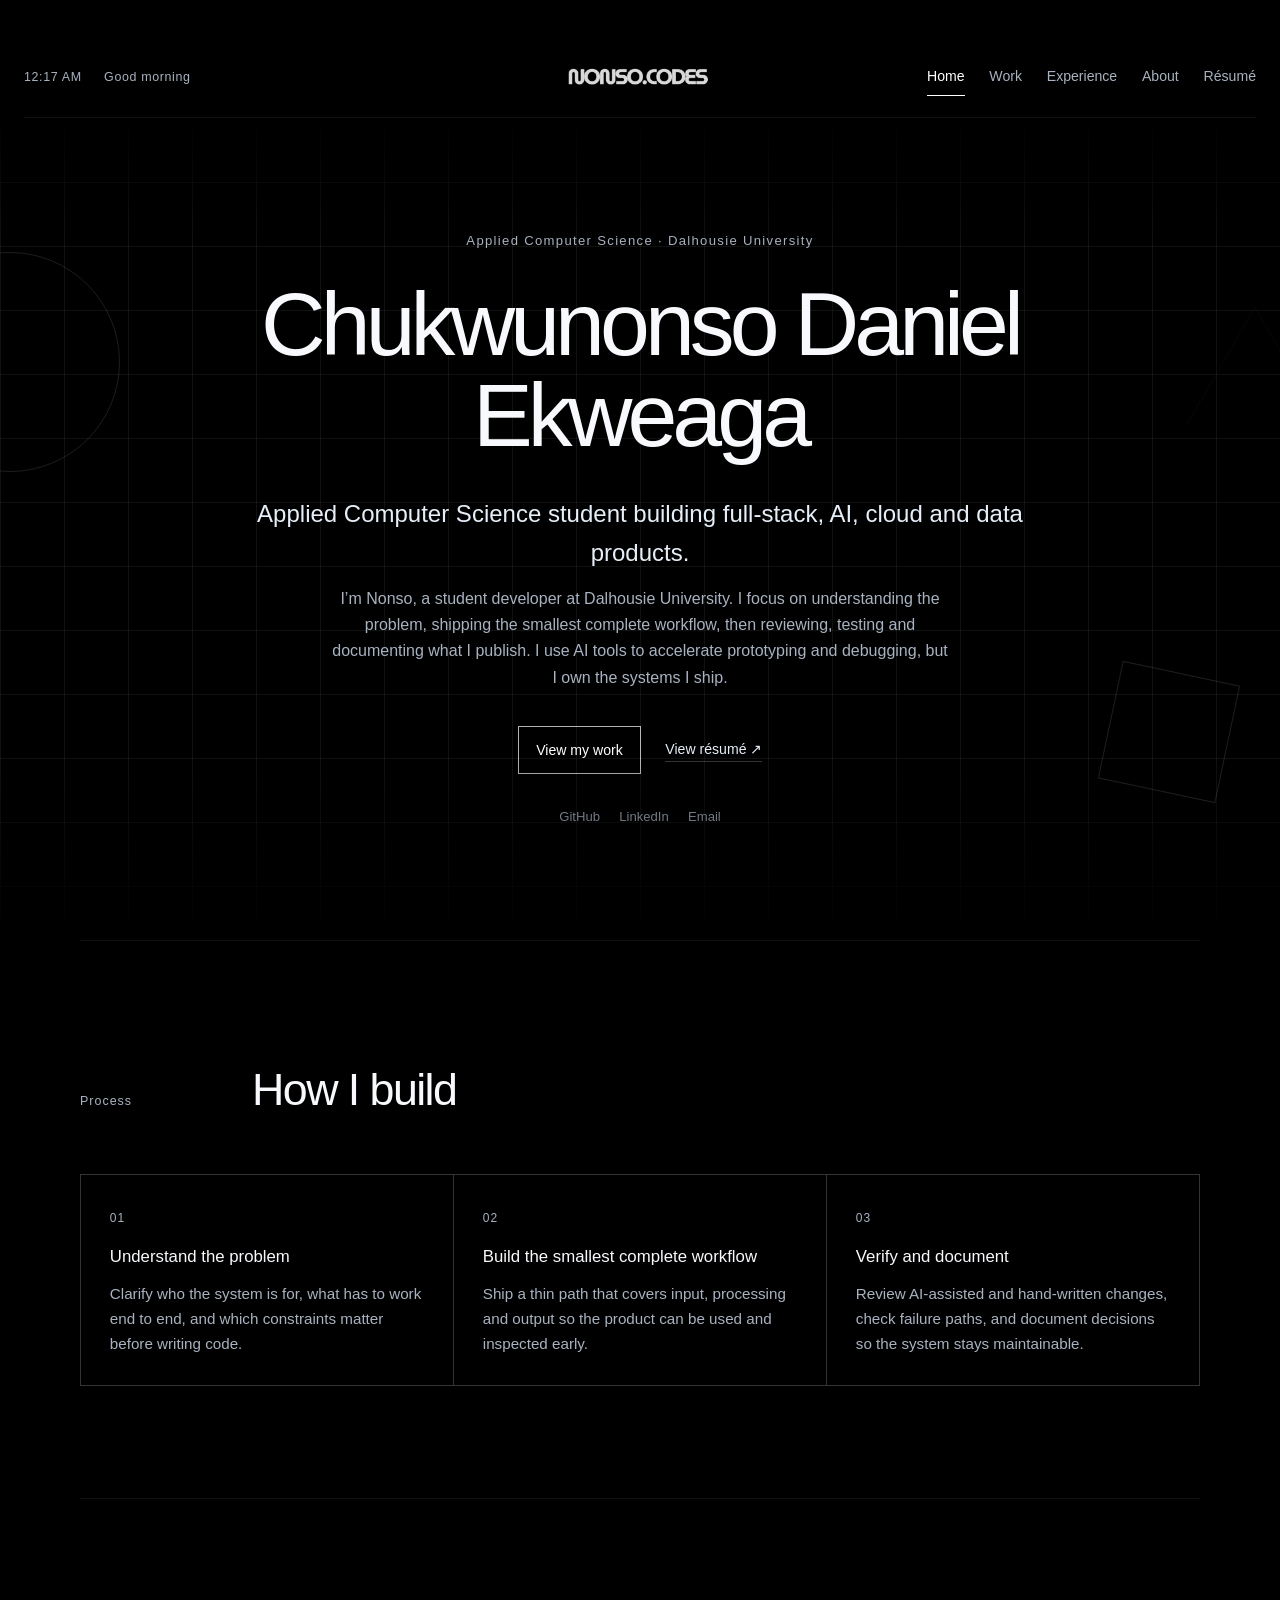
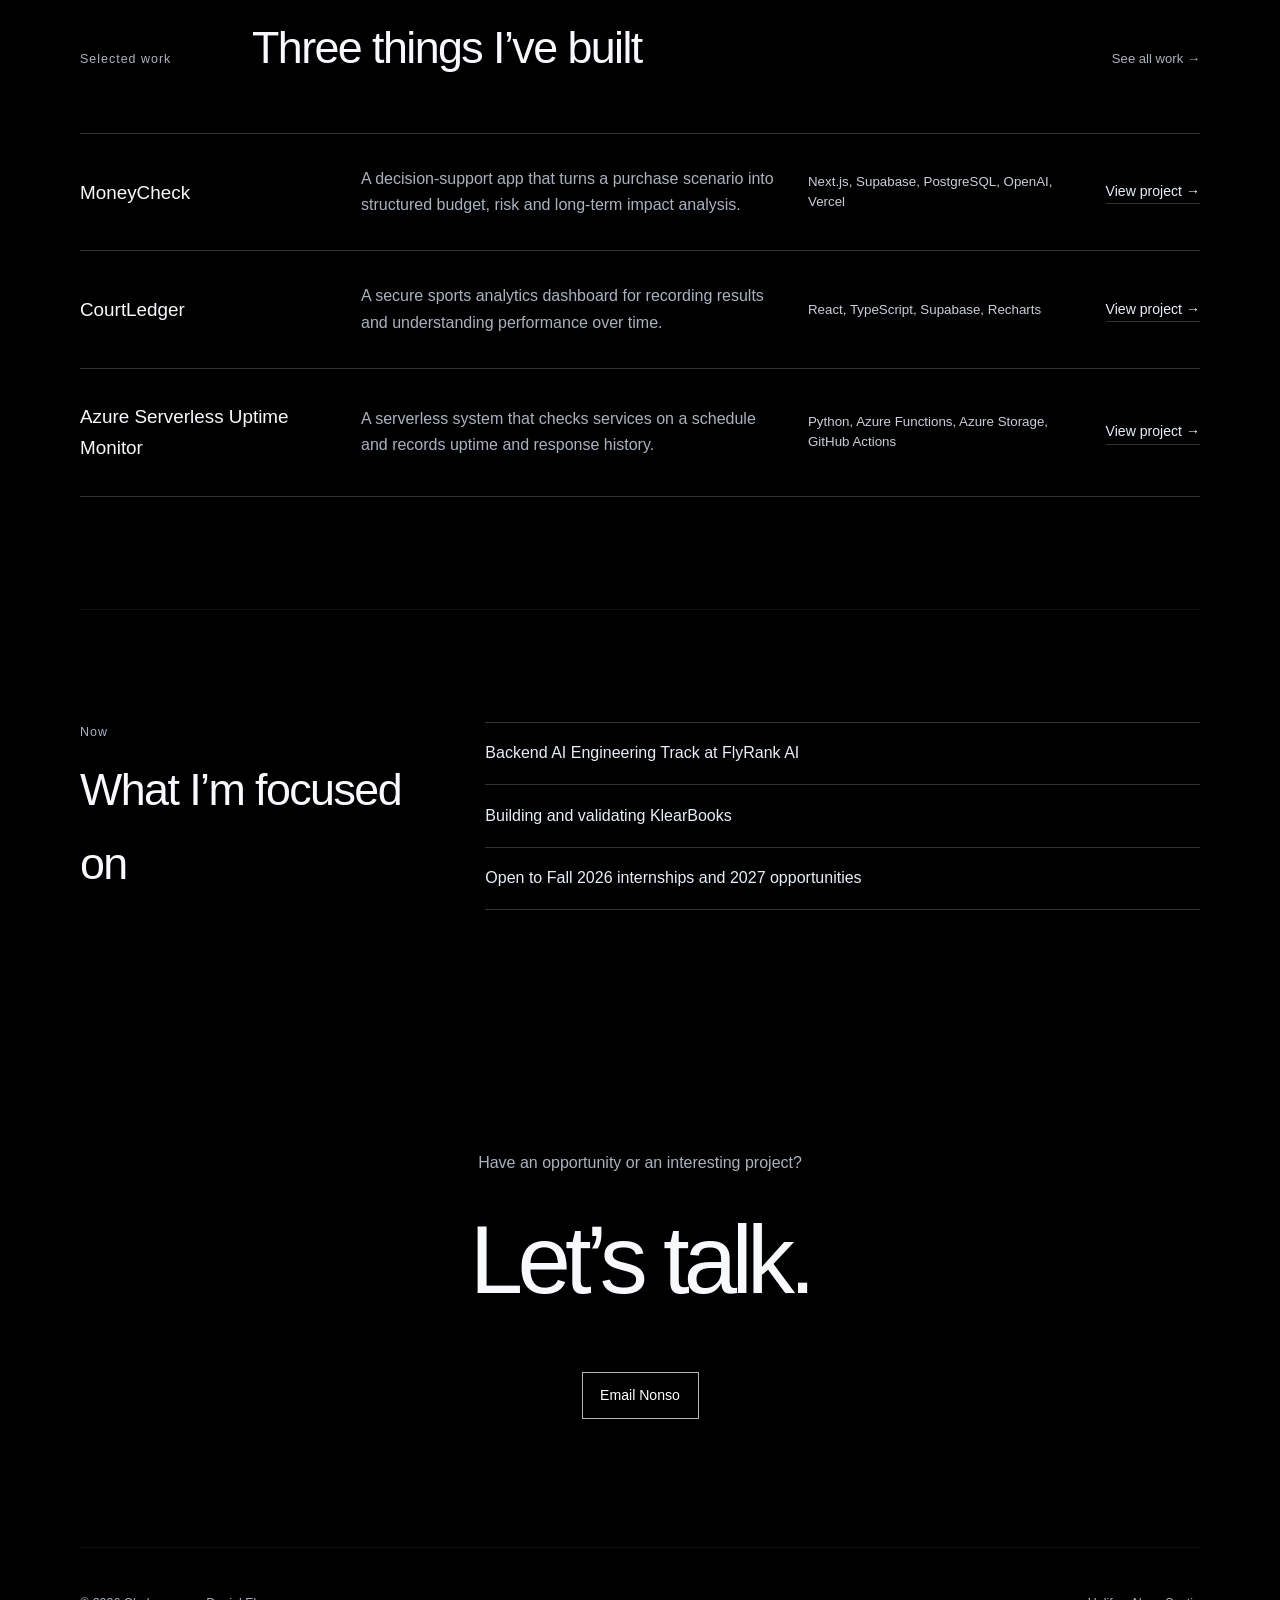
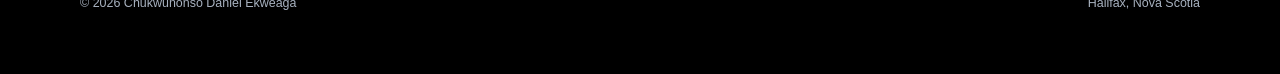
==== commit 8bb4cf18: "Reframe site as evidence-first: rebuild process, AI honesty, and verified project structure" ====
--- a/index.html
+++ b/index.html
@@ -27,9 +27,7 @@
     <div class="header-meta"><span class="clock" aria-label="Local time"></span><span class="greeting" aria-live="polite">Hello</span></div>
     <a class="wordmark" href="index.html" aria-label="nonso.codes home"><img src="nonso wo bg.png" alt="nonso.codes"></a>
     <button class="menu-toggle" type="button" aria-expanded="false" aria-controls="site-nav"><span></span><span></span><span></span><span class="sr-only">Open navigation</span></button>
-    <nav id="site-nav" class="site-nav" aria-label="Main navigation">
-      <a href="index.html" data-nav="home">Home</a><a href="work.html" data-nav="work">Work</a><a href="experience.html" data-nav="experience">Experience</a><a href="about.html" data-nav="about">About</a><a href="https://drive.google.com/file/d/1cFklpjNJI2-tKJNjwq6rfoWKYUwmiJXJ/view?usp=sharing" target="_blank" rel="noopener noreferrer">Résumé</a>
-    </nav>
+    <nav id="site-nav" class="site-nav" aria-label="Main navigation"></nav>
   </header>
   <main id="main">
     <section class="hero grid-field">
@@ -37,20 +35,28 @@
         <p class="hero-kicker">Applied Computer Science · Dalhousie University</p>
         <h1>Chukwunonso Daniel Ekweaga</h1>
         <p class="hero-line">Applied Computer Science student building full-stack, AI, cloud and data products.</p>
-        <p class="hero-copy">I’m Nonso, a student developer at Dalhousie University who enjoys taking ideas from rough concepts to working, deployed software.</p>
+        <p class="hero-copy">I’m Nonso, a student developer at Dalhousie University. I focus on understanding the problem, shipping the smallest complete workflow, then reviewing, testing and documenting what I publish. I use AI tools to accelerate prototyping and debugging, but I own the systems I ship.</p>
         <div class="actions"><a class="button" href="work.html">View my work</a><a class="text-link" href="https://drive.google.com/file/d/1cFklpjNJI2-tKJNjwq6rfoWKYUwmiJXJ/view?usp=sharing" target="_blank" rel="noopener noreferrer">View résumé <span aria-hidden="true">↗</span></a></div>
         <div class="social-links"><a href="https://github.com/danekweaga" target="_blank" rel="noopener noreferrer">GitHub</a><a href="https://www.linkedin.com/in/chukwunonso-daniel-ekweaga/" target="_blank" rel="noopener noreferrer">LinkedIn</a><a href="mailto:danielekweaga@gmail.com">Email</a></div>
       </div>
     </section>
     <section class="section shell reveal">
+      <div class="section-heading"><p>Process</p><h2>How I build</h2></div>
+      <div class="process-grid">
+        <article class="process-step"><span class="number">01</span><h3>Understand the problem</h3><p>Clarify who the system is for, what has to work end to end, and which constraints matter before writing code.</p></article>
+        <article class="process-step"><span class="number">02</span><h3>Build the smallest complete workflow</h3><p>Ship a thin path that covers input, processing and output so the product can be used and inspected early.</p></article>
+        <article class="process-step"><span class="number">03</span><h3>Verify and document</h3><p>Review AI-assisted and hand-written changes, check failure paths, and document decisions so the system stays maintainable.</p></article>
+      </div>
+    </section>
+    <section class="section shell reveal">
       <div class="section-heading"><p>Selected work</p><h2>Three things I’ve built</h2><a href="work.html">See all work →</a></div>
       <div class="project-list home-projects">
-        <article><h3><a href="projects/becoming.html">Becoming</a></h3><p>A full-stack habit and growth tracker built around seasons, daily check-ins and long-term reflection.</p><small>Next.js, Prisma, PostgreSQL, AWS Aurora</small><a class="row-link" href="projects/becoming.html">View project →</a></article>
+        <article><h3><a href="projects/moneycheck.html">MoneyCheck</a></h3><p>A decision-support app that turns a purchase scenario into structured budget, risk and long-term impact analysis.</p><small>Next.js, Supabase, PostgreSQL, OpenAI, Vercel</small><a class="row-link" href="projects/moneycheck.html">View project →</a></article>
         <article><h3><a href="projects/courtledger.html">CourtLedger</a></h3><p>A secure sports analytics dashboard for recording results and understanding performance over time.</p><small>React, TypeScript, Supabase, Recharts</small><a class="row-link" href="projects/courtledger.html">View project →</a></article>
         <article><h3><a href="projects/azure-monitor.html">Azure Serverless Uptime Monitor</a></h3><p>A serverless system that checks services on a schedule and records uptime and response history.</p><small>Python, Azure Functions, Azure Storage, GitHub Actions</small><a class="row-link" href="projects/azure-monitor.html">View project →</a></article>
       </div>
     </section>
-    <section class="section shell now reveal"><div class="section-heading"><p>Now</p><h2>What I’m focused on</h2></div><ul><li>Backend AI Engineering Track at FlyRank AI</li><li>Building and validating KlearBooks</li><li>Open to Fall 2026 internships</li></ul></section>
+    <section class="section shell now reveal"><div class="section-heading"><p>Now</p><h2>What I’m focused on</h2></div><ul><li>Backend AI Engineering Track at FlyRank AI</li><li>Building and validating KlearBooks</li><li>Open to Fall 2026 internships and 2027 opportunities</li></ul></section>
     <section class="contact-cta shell reveal"><p>Have an opportunity or an interesting project?</p><h2>Let’s talk.</h2><a class="button" href="mailto:danielekweaga@gmail.com">Email Nonso</a></section>
   </main>
   <footer class="site-footer shell"><p>© <span data-year></span> Chukwunonso Daniel Ekweaga</p><p>Halifax, Nova Scotia</p></footer>
--- a/style.css
+++ b/style.css
@@ -9,5 +9,6 @@
 .about-grid{display:grid;grid-template-columns:.8fr 1.2fr;gap:5rem}.portrait{max-width:360px;border:1px solid var(--line)}.about-copy{font-size:1.15rem;color:var(--soft)}.skills-text{display:grid;grid-template-columns:repeat(2,1fr);gap:0;border-top:1px solid var(--line);border-left:1px solid var(--line)}.skill-group{padding:1.6rem;border-right:1px solid var(--line);border-bottom:1px solid var(--line)}.skill-group h3{font-size:.85rem;font-weight:500;margin:0 0 .7rem}.skill-group p{margin:0;color:var(--muted)}.post-list{border-top:1px solid var(--line)}.post-item{display:grid;grid-template-columns:140px 1fr auto;gap:2rem;padding:1.6rem 0;border-bottom:1px solid var(--line);align-items:start}.post-item time{color:var(--muted);font-size:.8rem}.post-item h3{margin:0 0 .3rem;font-size:1rem;font-weight:450}.post-item p{margin:0;color:var(--muted)}
 .project-hero{padding:7rem 0 4rem;border-bottom:1px solid var(--line)}.project-hero>a{font-size:.82rem;color:var(--muted)}.project-hero h1{font-size:clamp(3rem,8vw,6rem);font-weight:250;letter-spacing:-.06em;line-height:1;margin:3rem 0 1rem}.project-hero .lede{max-width:750px;color:var(--soft);font-size:1.2rem}.project-layout{display:grid;grid-template-columns:240px 1fr;gap:5rem;padding:5rem 0}.project-aside{color:var(--muted);font-size:.82rem}.project-aside dl{margin:0}.project-aside dt{color:var(--soft);margin-top:1.3rem}.project-aside dd{margin:.2rem 0}.project-story{max-width:760px}.project-story section{margin-bottom:4rem}.project-story h2{font-size:1.5rem;font-weight:350}.project-story p,.project-story li{color:var(--muted)}.project-story li+li{margin-top:.65rem}
 .reveal{opacity:0;transform:translateY(14px);transition:opacity .65s ease,transform .65s ease}.reveal.visible{opacity:1;transform:none}
-@media(max-width:800px){.shell{width:min(calc(100% - 2rem),var(--max))}.site-header{height:88px;width:calc(100% - 2rem);grid-template-columns:1fr auto}.header-meta{display:none}.wordmark{justify-self:start;width:130px}.menu-toggle{display:block;justify-self:end}.site-nav{display:none;position:absolute;top:88px;left:0;right:0;background:#000;border:1px solid var(--line);padding:1rem;flex-direction:column;align-items:stretch;gap:0}.site-nav.open{display:flex}.site-nav a{padding:.8rem}.hero{min-height:calc(100svh - 88px);padding:5rem 1rem}.hero h1{font-size:clamp(2.7rem,13vw,4.5rem)}.actions{flex-direction:column}.section{padding:5rem 0}.section-heading{grid-template-columns:1fr;gap:.5rem}.project-list article{grid-template-columns:1fr;gap:.7rem;padding:1.8rem 0}.now{grid-template-columns:1fr}.site-footer{display:block}.editorial-grid{grid-template-columns:1fr}.work-item{min-height:240px}.timeline{margin-left:0}.timeline-meta{display:block}.compact-list{border-top:1px solid var(--line)}.compact-list article,.post-item{grid-template-columns:1fr;gap:.5rem}.about-grid{grid-template-columns:1fr;gap:3rem}.skills-text{grid-template-columns:1fr}.project-layout{grid-template-columns:1fr;gap:3rem}.project-aside{border-bottom:1px solid var(--line);padding-bottom:2rem}.page-hero{padding:5rem 0 3.5rem}.shape-square{display:none}}
+.process-grid{display:grid;grid-template-columns:repeat(3,1fr);gap:0;border-top:1px solid var(--line);border-left:1px solid var(--line)}.process-step{padding:1.8rem;border-right:1px solid var(--line);border-bottom:1px solid var(--line)}.process-step .number{color:var(--muted);font-size:.75rem;letter-spacing:.08em}.process-step h3{font-size:1.05rem;font-weight:450;margin:.8rem 0 .6rem}.process-step p{margin:0;color:var(--muted);font-size:.95rem}.tag{display:inline-block;font-size:.7rem;letter-spacing:.06em;color:var(--muted);border:1px solid var(--line);padding:.2rem .5rem;margin:.4rem 0 .2rem;text-transform:uppercase}.placeholder-note{color:var(--muted);font-style:italic}
+@media(max-width:800px){.shell{width:min(calc(100% - 2rem),var(--max))}.site-header{height:88px;width:calc(100% - 2rem);grid-template-columns:1fr auto}.header-meta{display:none}.wordmark{justify-self:start;width:130px}.menu-toggle{display:block;justify-self:end}.site-nav{display:none;position:absolute;top:88px;left:0;right:0;background:#000;border:1px solid var(--line);padding:1rem;flex-direction:column;align-items:stretch;gap:0}.site-nav.open{display:flex}.site-nav a{padding:.8rem}.hero{min-height:calc(100svh - 88px);padding:5rem 1rem}.hero h1{font-size:clamp(2.7rem,13vw,4.5rem)}.actions{flex-direction:column}.section{padding:5rem 0}.section-heading{grid-template-columns:1fr;gap:.5rem}.project-list article{grid-template-columns:1fr;gap:.7rem;padding:1.8rem 0}.now{grid-template-columns:1fr}.site-footer{display:block}.editorial-grid{grid-template-columns:1fr}.work-item{min-height:240px}.timeline{margin-left:0}.timeline-meta{display:block}.compact-list{border-top:1px solid var(--line)}.compact-list article,.post-item{grid-template-columns:1fr;gap:.5rem}.about-grid{grid-template-columns:1fr;gap:3rem}.skills-text{grid-template-columns:1fr}.process-grid{grid-template-columns:1fr}.project-layout{grid-template-columns:1fr;gap:3rem}.project-aside{border-bottom:1px solid var(--line);padding-bottom:2rem}.page-hero{padding:5rem 0 3.5rem}.shape-square{display:none}}
 @media(prefers-reduced-motion:reduce){html{scroll-behavior:auto}*,*:before,*:after{animation-duration:.01ms!important;animation-iteration-count:1!important;transition-duration:.01ms!important}.reveal{opacity:1;transform:none}}
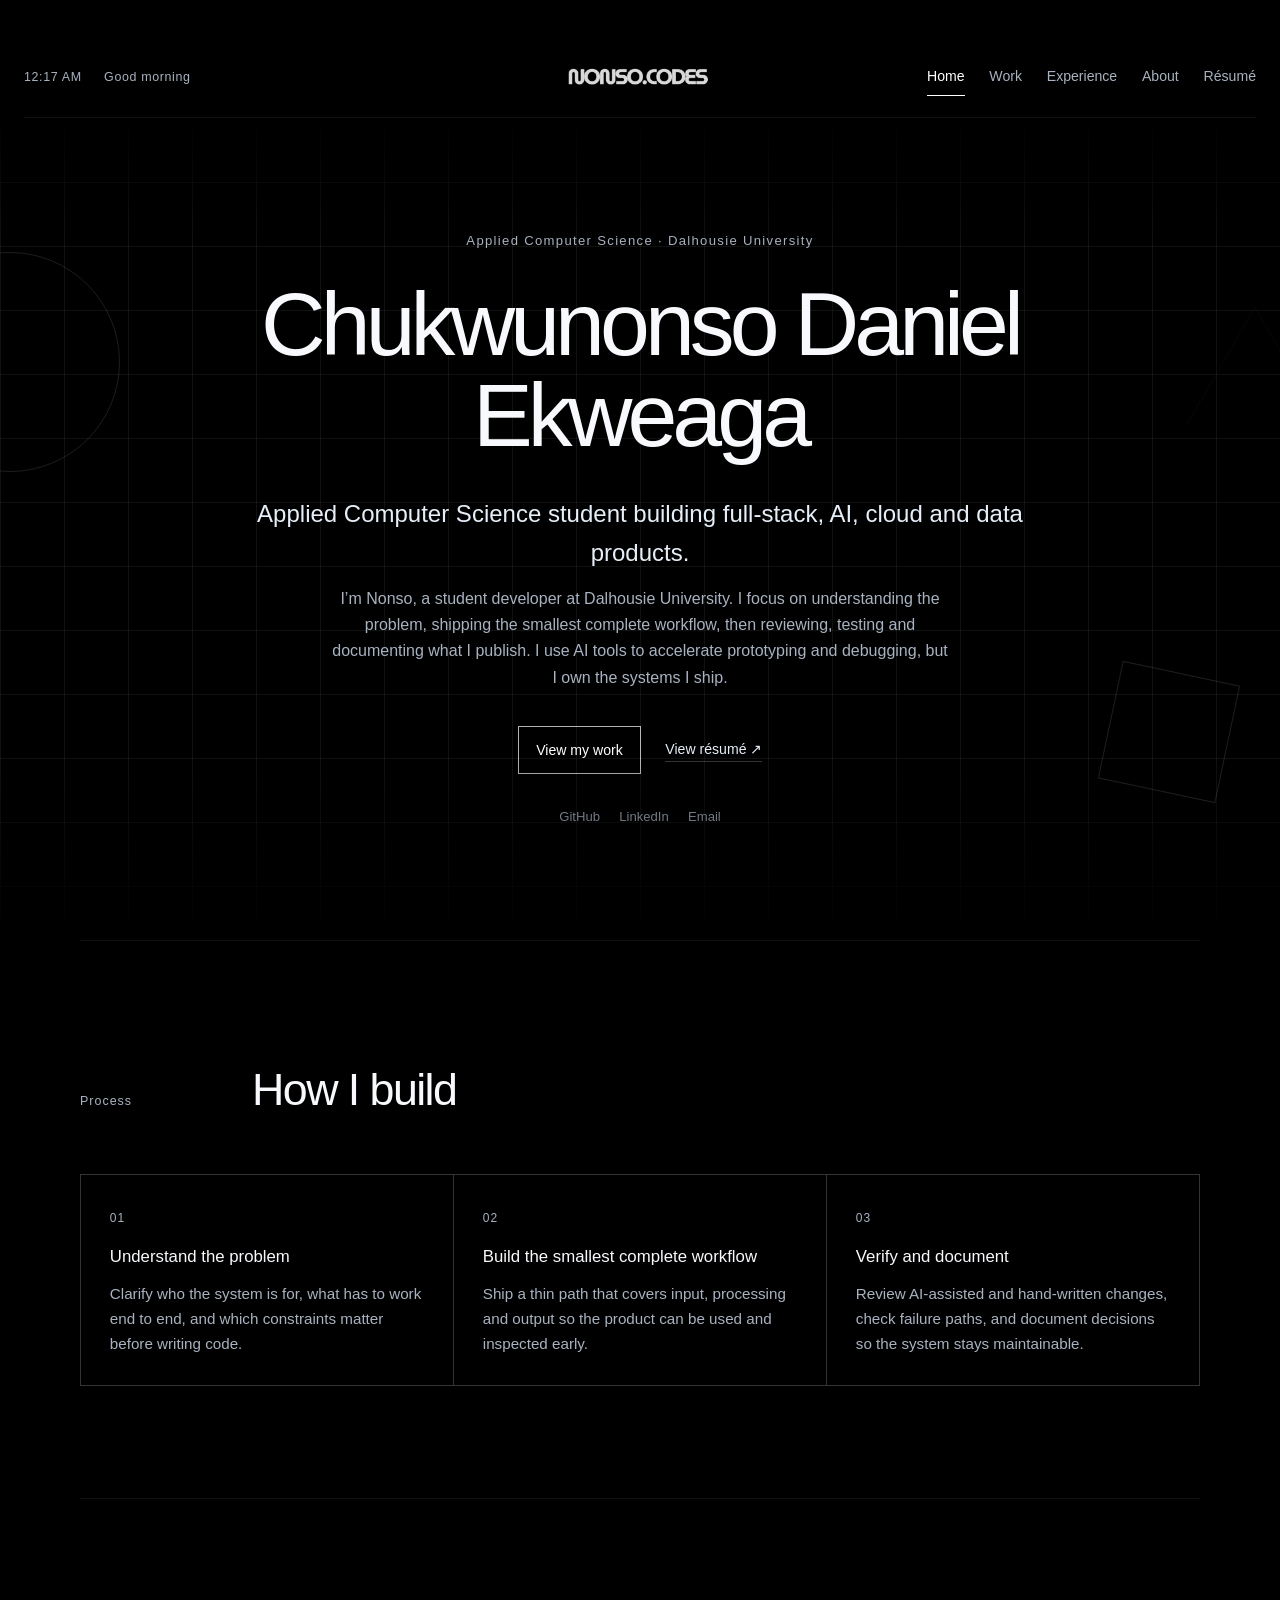
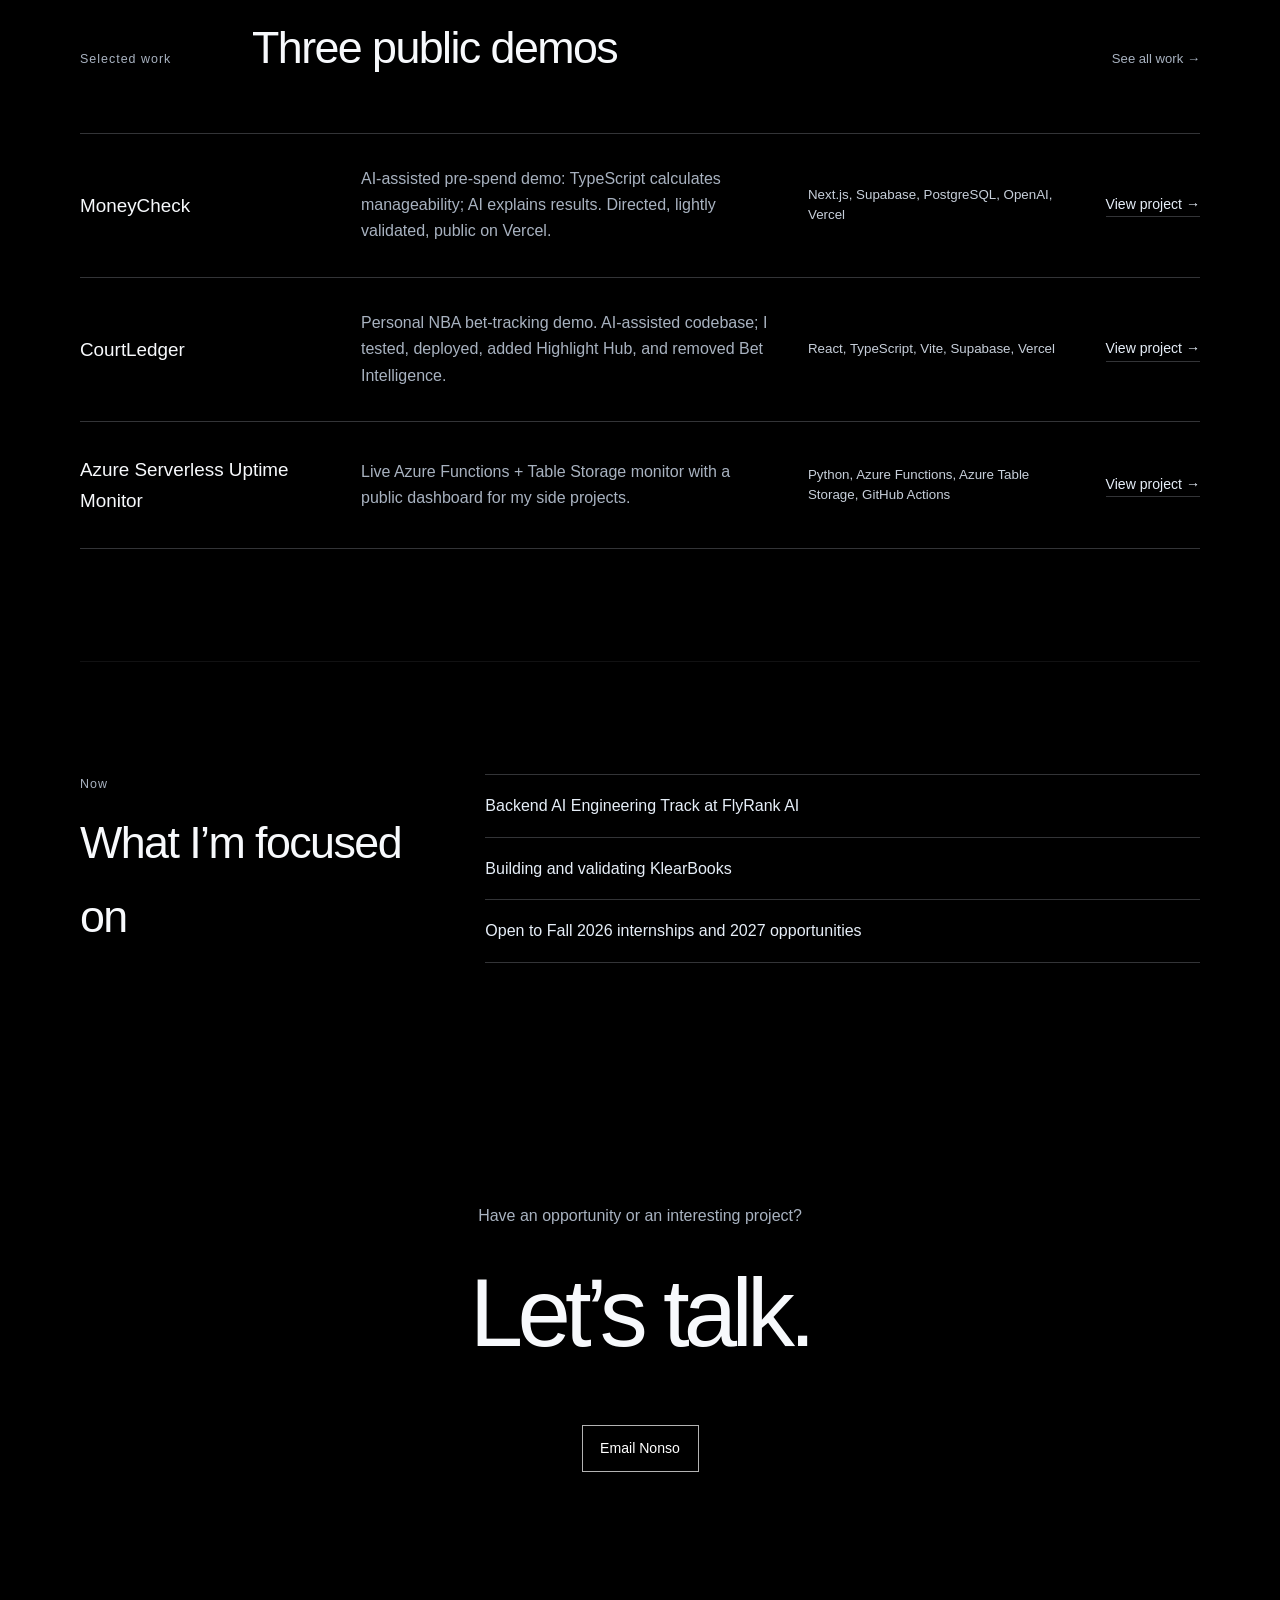
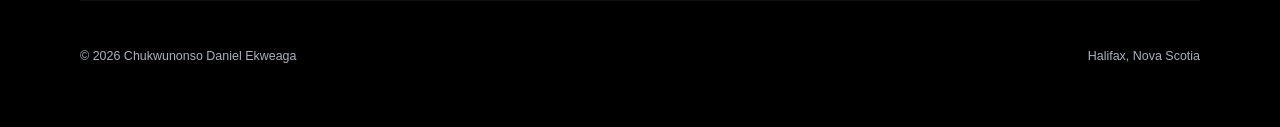
==== commit b23e713d: "Align project copy with evidence briefs: AI disclosures, verified claims, honest status labels Co-au" ====
--- a/index.html
+++ b/index.html
@@ -49,11 +49,11 @@
       </div>
     </section>
     <section class="section shell reveal">
-      <div class="section-heading"><p>Selected work</p><h2>Three things I’ve built</h2><a href="work.html">See all work →</a></div>
+      <div class="section-heading"><p>Selected work</p><h2>Three public demos</h2><a href="work.html">See all work →</a></div>
       <div class="project-list home-projects">
-        <article><h3><a href="projects/moneycheck.html">MoneyCheck</a></h3><p>A decision-support app that turns a purchase scenario into structured budget, risk and long-term impact analysis.</p><small>Next.js, Supabase, PostgreSQL, OpenAI, Vercel</small><a class="row-link" href="projects/moneycheck.html">View project →</a></article>
-        <article><h3><a href="projects/courtledger.html">CourtLedger</a></h3><p>A secure sports analytics dashboard for recording results and understanding performance over time.</p><small>React, TypeScript, Supabase, Recharts</small><a class="row-link" href="projects/courtledger.html">View project →</a></article>
-        <article><h3><a href="projects/azure-monitor.html">Azure Serverless Uptime Monitor</a></h3><p>A serverless system that checks services on a schedule and records uptime and response history.</p><small>Python, Azure Functions, Azure Storage, GitHub Actions</small><a class="row-link" href="projects/azure-monitor.html">View project →</a></article>
+        <article><h3><a href="projects/moneycheck.html">MoneyCheck</a></h3><p>AI-assisted pre-spend demo: TypeScript calculates manageability; AI explains results. Directed, lightly validated, public on Vercel.</p><small>Next.js, Supabase, PostgreSQL, OpenAI, Vercel</small><a class="row-link" href="projects/moneycheck.html">View project →</a></article>
+        <article><h3><a href="projects/courtledger.html">CourtLedger</a></h3><p>Personal NBA bet-tracking demo. AI-assisted codebase; I tested, deployed, added Highlight Hub, and removed Bet Intelligence.</p><small>React, TypeScript, Vite, Supabase, Vercel</small><a class="row-link" href="projects/courtledger.html">View project →</a></article>
+        <article><h3><a href="projects/azure-monitor.html">Azure Serverless Uptime Monitor</a></h3><p>Live Azure Functions + Table Storage monitor with a public dashboard for my side projects.</p><small>Python, Azure Functions, Azure Table Storage, GitHub Actions</small><a class="row-link" href="projects/azure-monitor.html">View project →</a></article>
       </div>
     </section>
     <section class="section shell now reveal"><div class="section-heading"><p>Now</p><h2>What I’m focused on</h2></div><ul><li>Backend AI Engineering Track at FlyRank AI</li><li>Building and validating KlearBooks</li><li>Open to Fall 2026 internships and 2027 opportunities</li></ul></section>
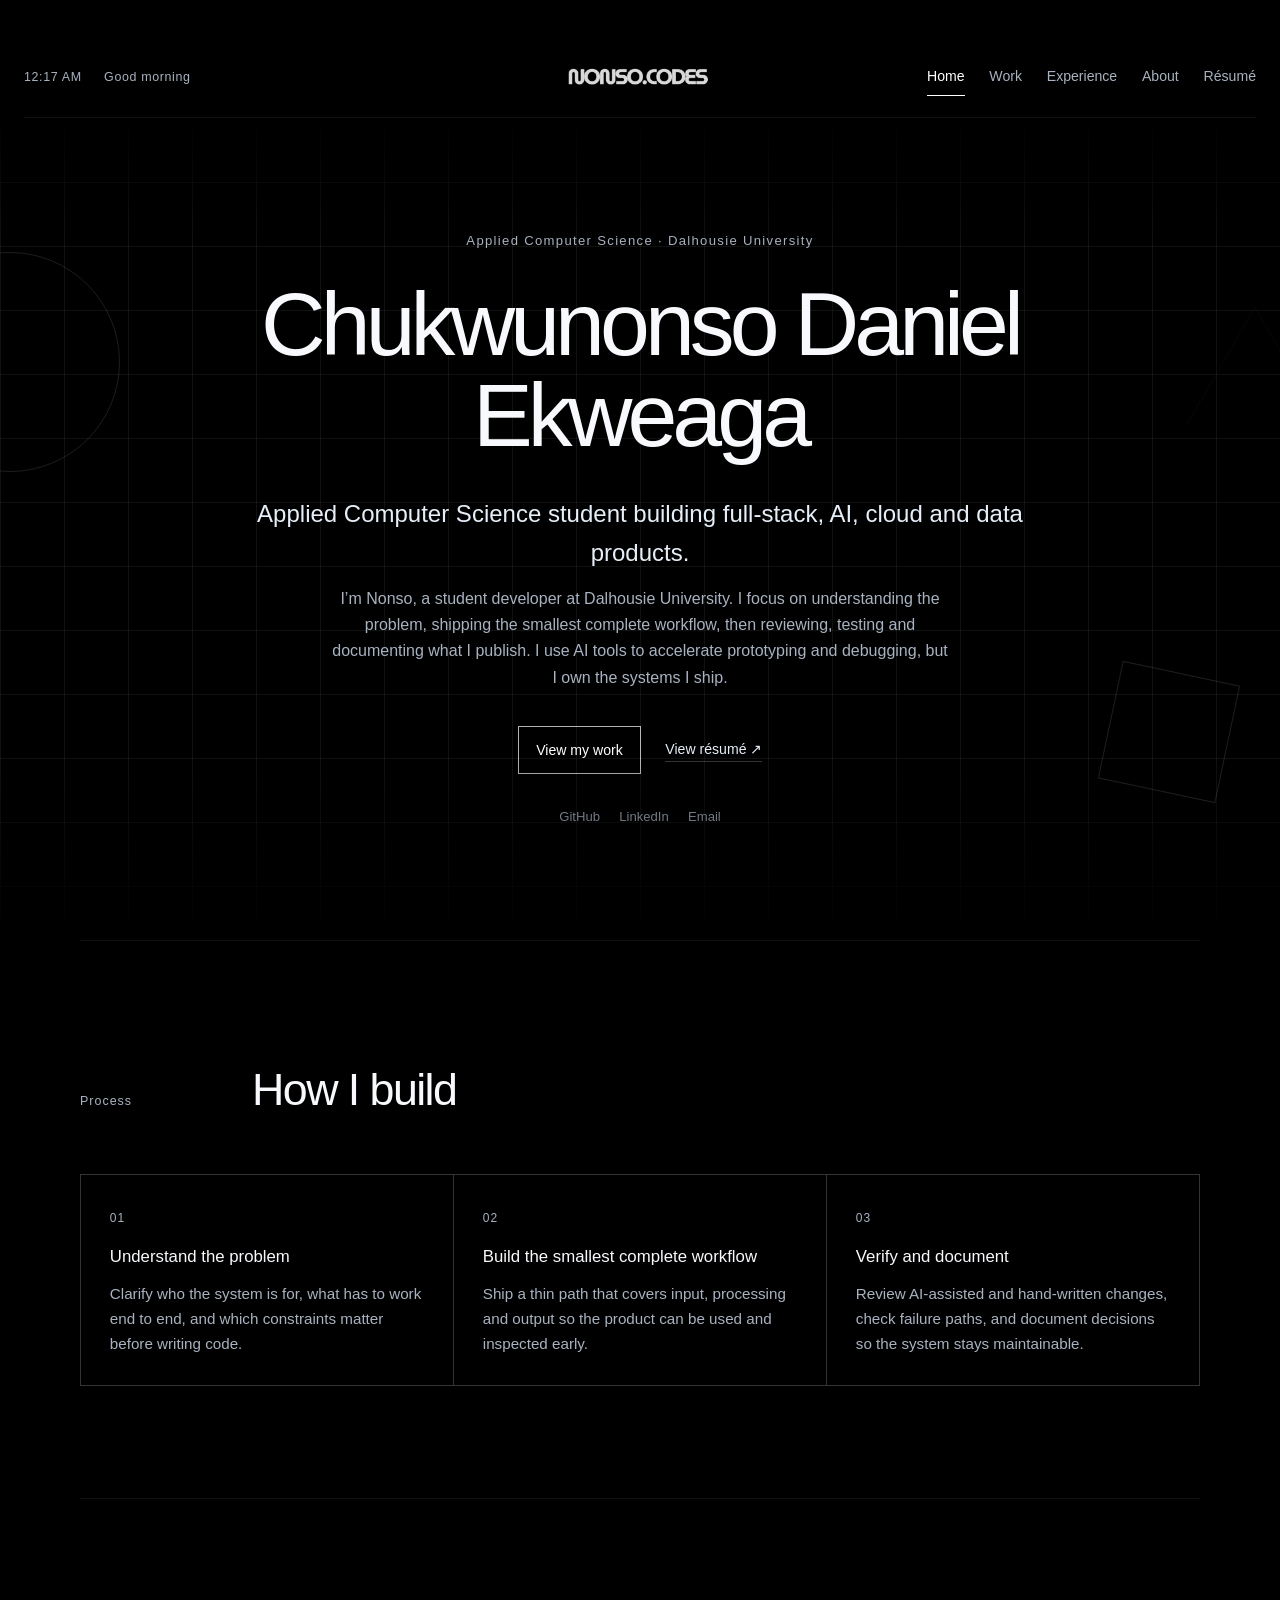
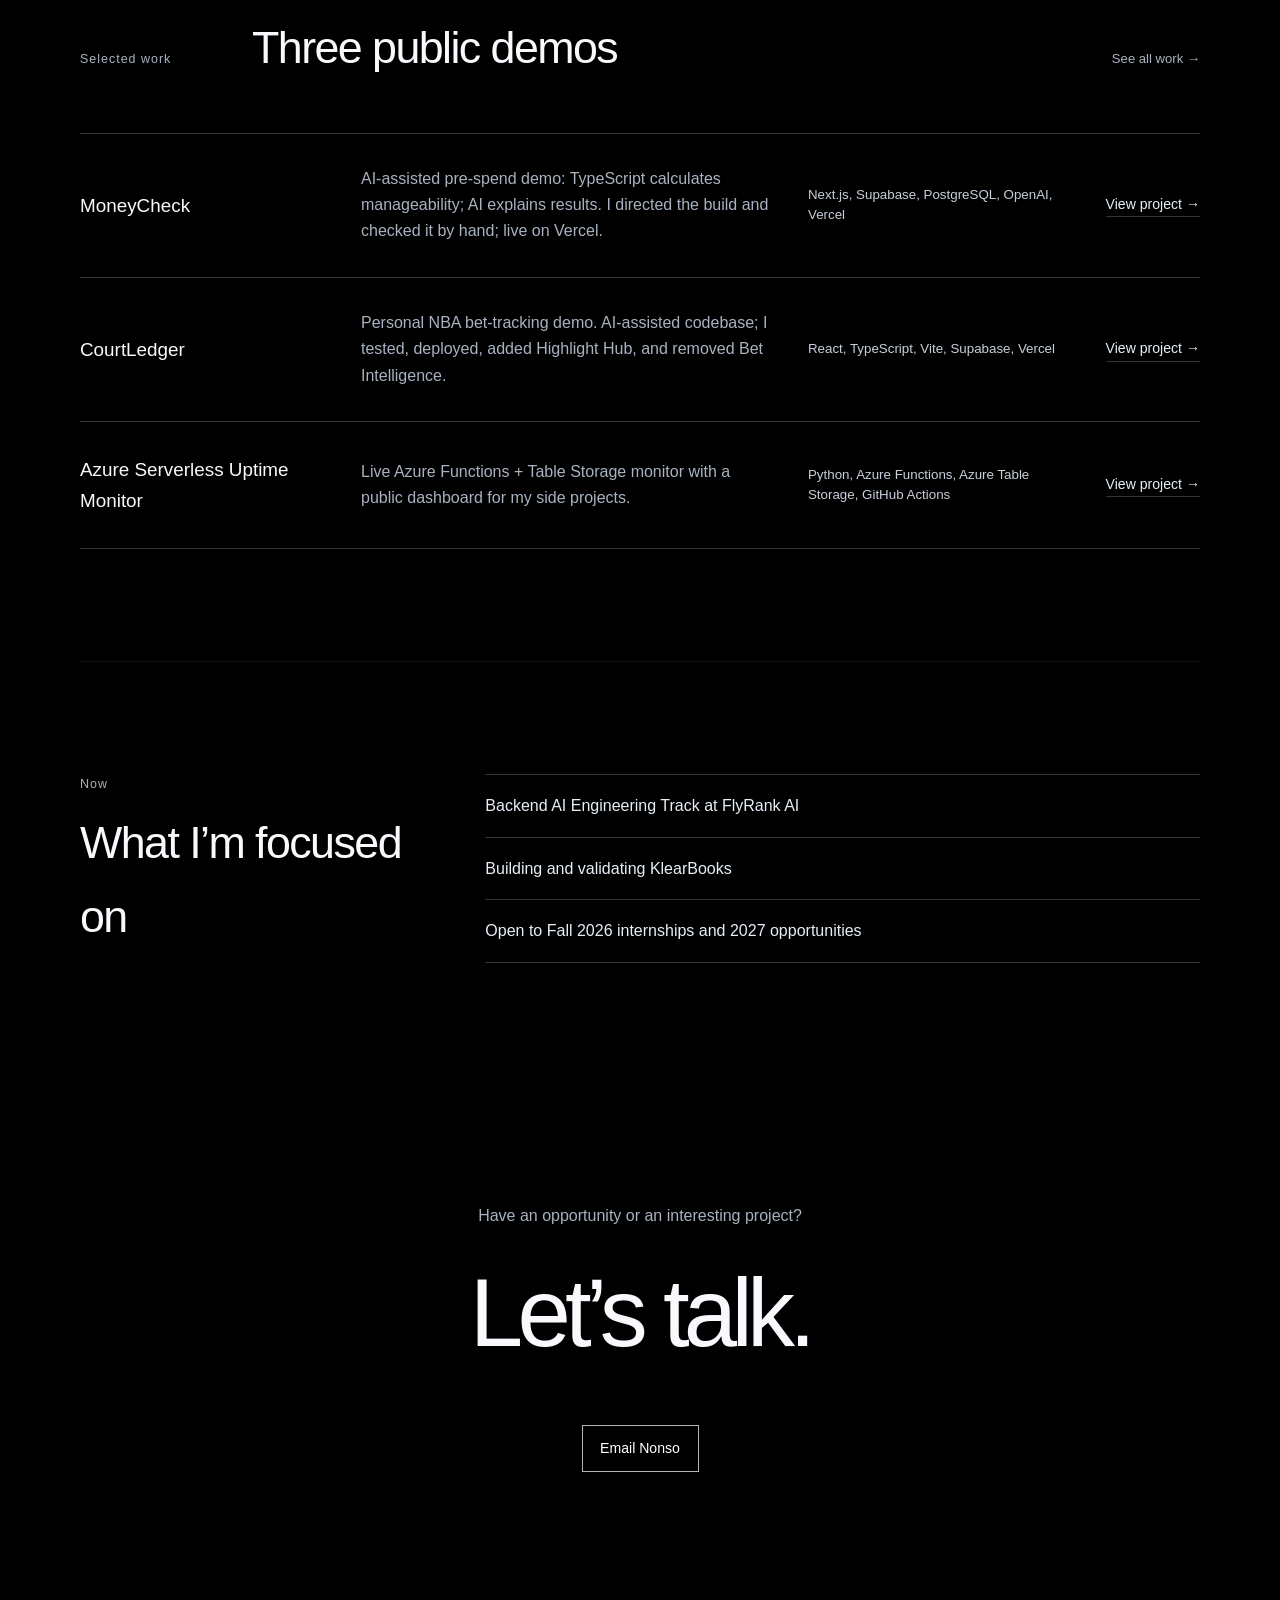
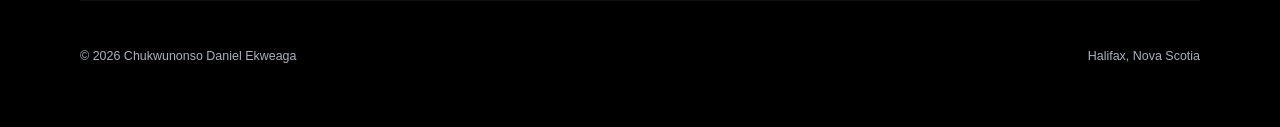
==== commit a88d593f: "Soften internal-audit language into public-facing copy while keeping AI disclosures and limitations " ====
--- a/index.html
+++ b/index.html
@@ -51,7 +51,7 @@
     <section class="section shell reveal">
       <div class="section-heading"><p>Selected work</p><h2>Three public demos</h2><a href="work.html">See all work →</a></div>
       <div class="project-list home-projects">
-        <article><h3><a href="projects/moneycheck.html">MoneyCheck</a></h3><p>AI-assisted pre-spend demo: TypeScript calculates manageability; AI explains results. Directed, lightly validated, public on Vercel.</p><small>Next.js, Supabase, PostgreSQL, OpenAI, Vercel</small><a class="row-link" href="projects/moneycheck.html">View project →</a></article>
+        <article><h3><a href="projects/moneycheck.html">MoneyCheck</a></h3><p>AI-assisted pre-spend demo: TypeScript calculates manageability; AI explains results. I directed the build and checked it by hand; live on Vercel.</p><small>Next.js, Supabase, PostgreSQL, OpenAI, Vercel</small><a class="row-link" href="projects/moneycheck.html">View project →</a></article>
         <article><h3><a href="projects/courtledger.html">CourtLedger</a></h3><p>Personal NBA bet-tracking demo. AI-assisted codebase; I tested, deployed, added Highlight Hub, and removed Bet Intelligence.</p><small>React, TypeScript, Vite, Supabase, Vercel</small><a class="row-link" href="projects/courtledger.html">View project →</a></article>
         <article><h3><a href="projects/azure-monitor.html">Azure Serverless Uptime Monitor</a></h3><p>Live Azure Functions + Table Storage monitor with a public dashboard for my side projects.</p><small>Python, Azure Functions, Azure Table Storage, GitHub Actions</small><a class="row-link" href="projects/azure-monitor.html">View project →</a></article>
       </div>
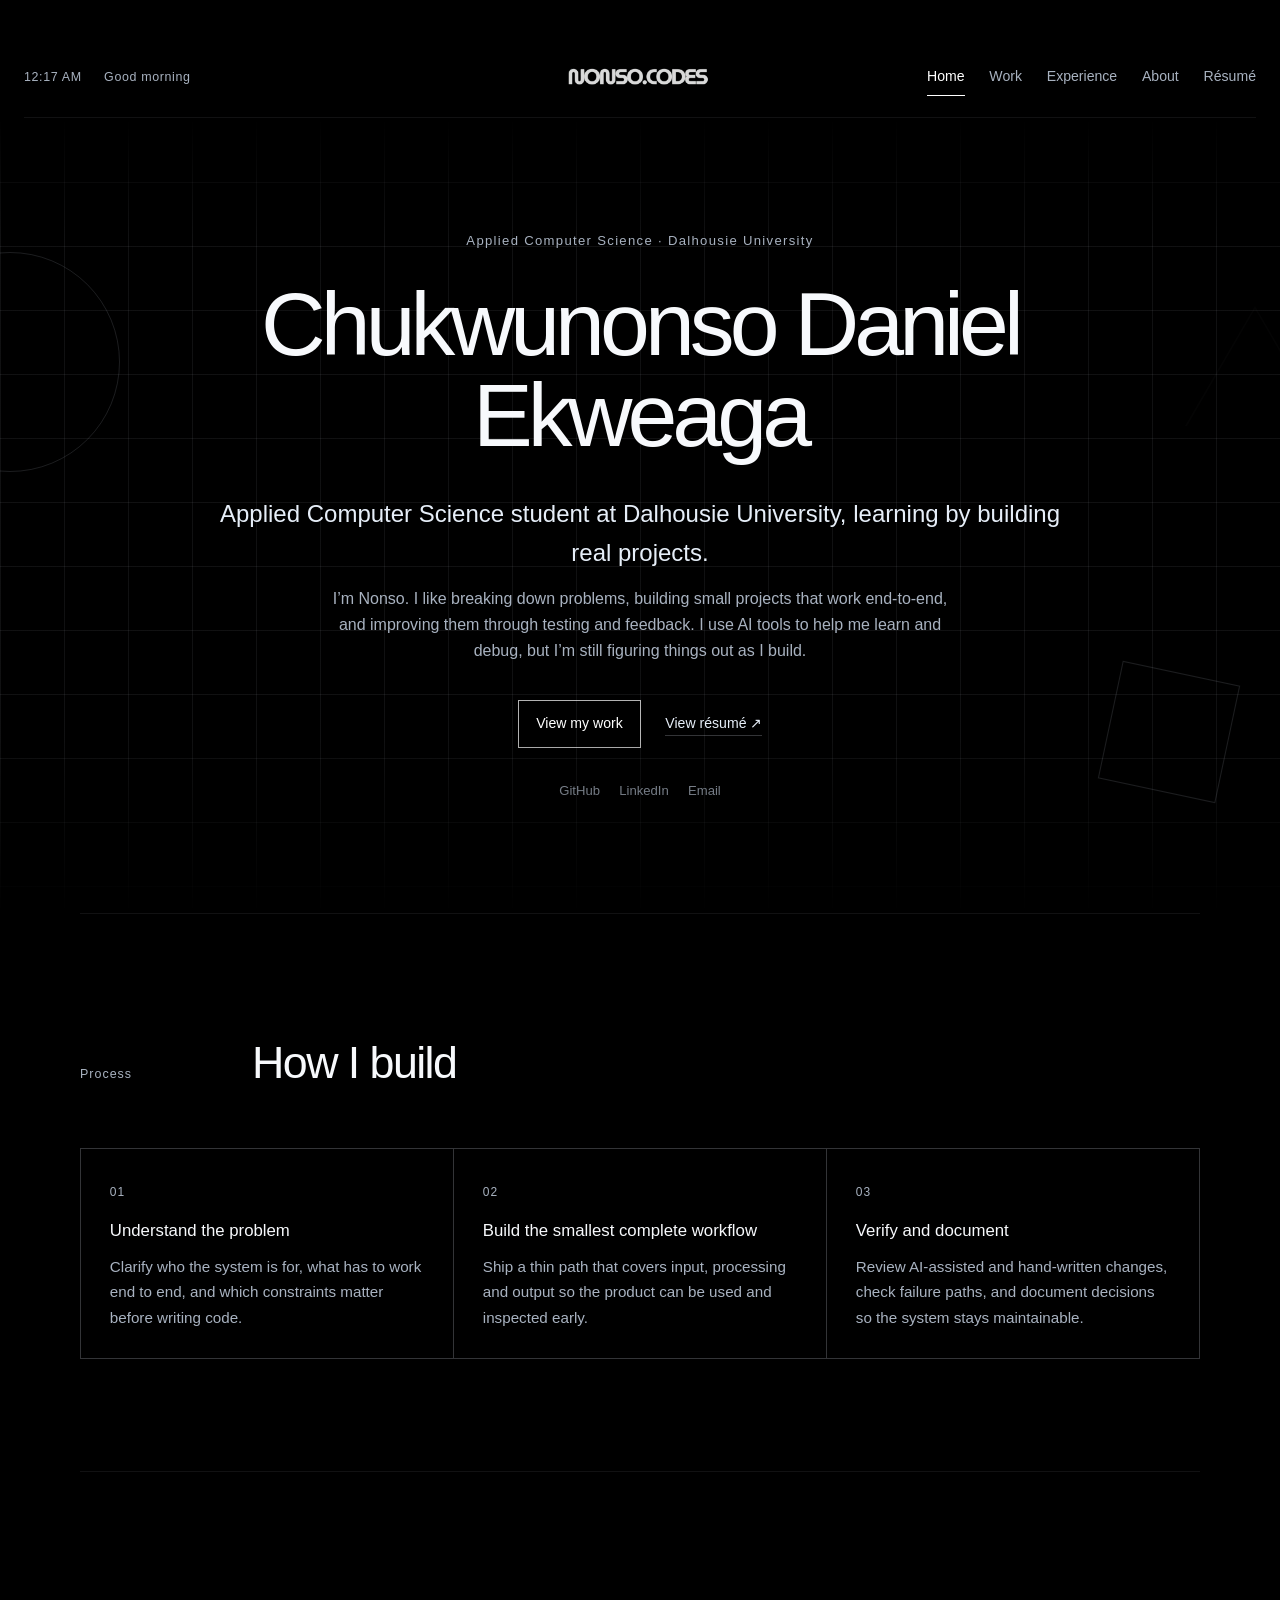
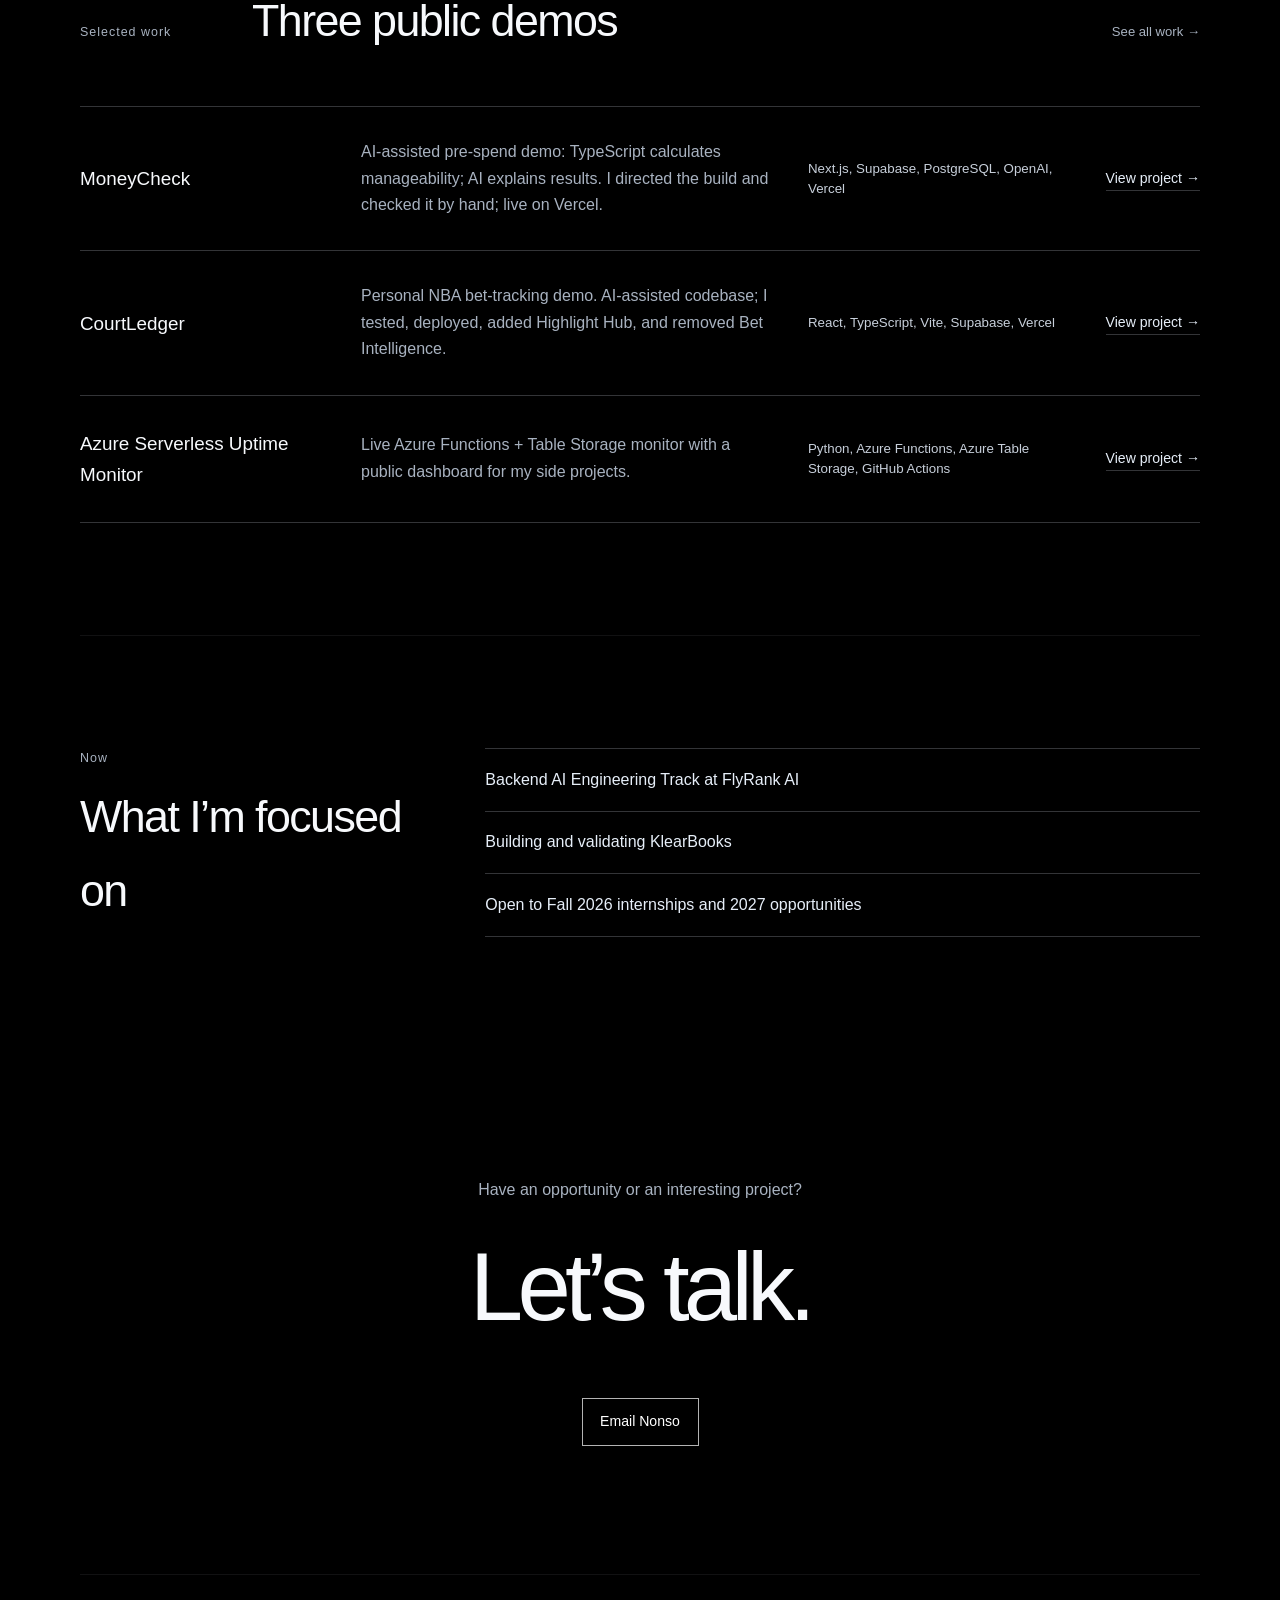
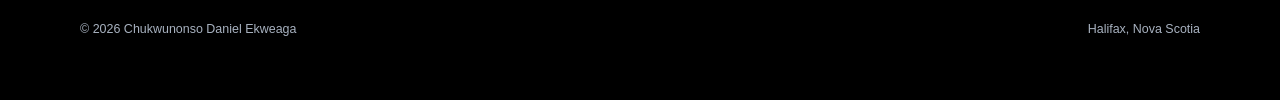
==== commit 90d1ced3: "Use more grounded homepage introduction" ====
--- a/index.html
+++ b/index.html
@@ -4,7 +4,7 @@
   <meta charset="utf-8">
   <meta name="viewport" content="width=device-width, initial-scale=1">
   <title>Chukwunonso Daniel Ekweaga | Student Developer</title>
-  <meta name="description" content="Chukwunonso Daniel Ekweaga is a Dalhousie Applied Computer Science student building full-stack, AI, cloud and data products.">
+  <meta name="description" content="Chukwunonso Daniel Ekweaga is an Applied Computer Science student at Dalhousie University learning by building and improving real software projects.">
   <link rel="canonical" href="https://nonso.codes/">
   <meta property="og:title" content="Chukwunonso Daniel Ekweaga | Student Developer">
   <meta property="og:description" content="Full-stack, AI, cloud and data projects by Nonso Ekweaga.">
@@ -34,8 +34,8 @@
       <div class="hero-inner reveal">
         <p class="hero-kicker">Applied Computer Science · Dalhousie University</p>
         <h1>Chukwunonso Daniel Ekweaga</h1>
-        <p class="hero-line">Applied Computer Science student building full-stack, AI, cloud and data products.</p>
-        <p class="hero-copy">I’m Nonso, a student developer at Dalhousie University. I focus on understanding the problem, shipping the smallest complete workflow, then reviewing, testing and documenting what I publish. I use AI tools to accelerate prototyping and debugging, but I own the systems I ship.</p>
+        <p class="hero-line">Applied Computer Science student at Dalhousie University, learning by building real projects.</p>
+        <p class="hero-copy">I’m Nonso. I like breaking down problems, building small projects that work end-to-end, and improving them through testing and feedback. I use AI tools to help me learn and debug, but I’m still figuring things out as I build.</p>
         <div class="actions"><a class="button" href="work.html">View my work</a><a class="text-link" href="https://drive.google.com/file/d/1cFklpjNJI2-tKJNjwq6rfoWKYUwmiJXJ/view?usp=sharing" target="_blank" rel="noopener noreferrer">View résumé <span aria-hidden="true">↗</span></a></div>
         <div class="social-links"><a href="https://github.com/danekweaga" target="_blank" rel="noopener noreferrer">GitHub</a><a href="https://www.linkedin.com/in/chukwunonso-daniel-ekweaga/" target="_blank" rel="noopener noreferrer">LinkedIn</a><a href="mailto:danielekweaga@gmail.com">Email</a></div>
       </div>
--- a/style.css
+++ b/style.css
@@ -9,6 +9,6 @@
 .about-grid{display:grid;grid-template-columns:.8fr 1.2fr;gap:5rem}.portrait{max-width:360px;border:1px solid var(--line)}.about-copy{font-size:1.15rem;color:var(--soft)}.skills-text{display:grid;grid-template-columns:repeat(2,1fr);gap:0;border-top:1px solid var(--line);border-left:1px solid var(--line)}.skill-group{padding:1.6rem;border-right:1px solid var(--line);border-bottom:1px solid var(--line)}.skill-group h3{font-size:.85rem;font-weight:500;margin:0 0 .7rem}.skill-group p{margin:0;color:var(--muted)}.post-list{border-top:1px solid var(--line)}.post-item{display:grid;grid-template-columns:140px 1fr auto;gap:2rem;padding:1.6rem 0;border-bottom:1px solid var(--line);align-items:start}.post-item time{color:var(--muted);font-size:.8rem}.post-item h3{margin:0 0 .3rem;font-size:1rem;font-weight:450}.post-item p{margin:0;color:var(--muted)}
 .project-hero{padding:7rem 0 4rem;border-bottom:1px solid var(--line)}.project-hero>a{font-size:.82rem;color:var(--muted)}.project-hero h1{font-size:clamp(3rem,8vw,6rem);font-weight:250;letter-spacing:-.06em;line-height:1;margin:3rem 0 1rem}.project-hero .lede{max-width:750px;color:var(--soft);font-size:1.2rem}.project-layout{display:grid;grid-template-columns:240px 1fr;gap:5rem;padding:5rem 0}.project-aside{color:var(--muted);font-size:.82rem}.project-aside dl{margin:0}.project-aside dt{color:var(--soft);margin-top:1.3rem}.project-aside dd{margin:.2rem 0}.project-story{max-width:760px}.project-story section{margin-bottom:4rem}.project-story h2{font-size:1.5rem;font-weight:350}.project-story p,.project-story li{color:var(--muted)}.project-story li+li{margin-top:.65rem}
 .reveal{opacity:0;transform:translateY(14px);transition:opacity .65s ease,transform .65s ease}.reveal.visible{opacity:1;transform:none}
-.process-grid{display:grid;grid-template-columns:repeat(3,1fr);gap:0;border-top:1px solid var(--line);border-left:1px solid var(--line)}.process-step{padding:1.8rem;border-right:1px solid var(--line);border-bottom:1px solid var(--line)}.process-step .number{color:var(--muted);font-size:.75rem;letter-spacing:.08em}.process-step h3{font-size:1.05rem;font-weight:450;margin:.8rem 0 .6rem}.process-step p{margin:0;color:var(--muted);font-size:.95rem}.tag{display:inline-block;font-size:.7rem;letter-spacing:.06em;color:var(--muted);border:1px solid var(--line);padding:.2rem .5rem;margin:.4rem 0 .2rem;text-transform:uppercase}.placeholder-note{color:var(--muted);font-style:italic}
+.process-grid{display:grid;grid-template-columns:repeat(3,1fr);gap:0;border-top:1px solid var(--line);border-left:1px solid var(--line)}.process-step{padding:1.8rem;border-right:1px solid var(--line);border-bottom:1px solid var(--line)}.process-step .number{color:var(--muted);font-size:.75rem;letter-spacing:.08em}.process-step h3{font-size:1.05rem;font-weight:450;margin:.8rem 0 .6rem}.process-step p{margin:0;color:var(--muted);font-size:.95rem}.tag{display:inline-block;font-size:.7rem;letter-spacing:.06em;color:var(--muted);border:1px solid var(--line);padding:.2rem .5rem;margin:.4rem 0 .2rem;text-transform:uppercase}.placeholder-note{color:var(--muted);font-style:italic}.screenshot{margin:0 0 2rem}.screenshot img{width:100%;border:1px solid var(--line)}.screenshot figcaption{color:var(--muted);font-size:.8rem;margin-top:.6rem}.screenshot-zoom{display:block;cursor:zoom-in}.screenshot-zoom:hover img{border-color:rgba(230,238,248,.45)}.lightbox{position:fixed;inset:0;z-index:10000;background:rgba(0,0,0,.88);display:grid;place-items:center;padding:2rem;cursor:zoom-out}.lightbox[hidden]{display:none}.lightbox img{max-width:min(1200px,96vw);max-height:88vh;width:auto;height:auto;border:1px solid var(--line);cursor:default}.lightbox-close{position:fixed;top:1rem;right:1rem;background:#fff;color:#000;border:0;padding:.55rem 1rem;font-size:.88rem;cursor:pointer;z-index:10001}
 @media(max-width:800px){.shell{width:min(calc(100% - 2rem),var(--max))}.site-header{height:88px;width:calc(100% - 2rem);grid-template-columns:1fr auto}.header-meta{display:none}.wordmark{justify-self:start;width:130px}.menu-toggle{display:block;justify-self:end}.site-nav{display:none;position:absolute;top:88px;left:0;right:0;background:#000;border:1px solid var(--line);padding:1rem;flex-direction:column;align-items:stretch;gap:0}.site-nav.open{display:flex}.site-nav a{padding:.8rem}.hero{min-height:calc(100svh - 88px);padding:5rem 1rem}.hero h1{font-size:clamp(2.7rem,13vw,4.5rem)}.actions{flex-direction:column}.section{padding:5rem 0}.section-heading{grid-template-columns:1fr;gap:.5rem}.project-list article{grid-template-columns:1fr;gap:.7rem;padding:1.8rem 0}.now{grid-template-columns:1fr}.site-footer{display:block}.editorial-grid{grid-template-columns:1fr}.work-item{min-height:240px}.timeline{margin-left:0}.timeline-meta{display:block}.compact-list{border-top:1px solid var(--line)}.compact-list article,.post-item{grid-template-columns:1fr;gap:.5rem}.about-grid{grid-template-columns:1fr;gap:3rem}.skills-text{grid-template-columns:1fr}.process-grid{grid-template-columns:1fr}.project-layout{grid-template-columns:1fr;gap:3rem}.project-aside{border-bottom:1px solid var(--line);padding-bottom:2rem}.page-hero{padding:5rem 0 3.5rem}.shape-square{display:none}}
 @media(prefers-reduced-motion:reduce){html{scroll-behavior:auto}*,*:before,*:after{animation-duration:.01ms!important;animation-iteration-count:1!important;transition-duration:.01ms!important}.reveal{opacity:1;transform:none}}
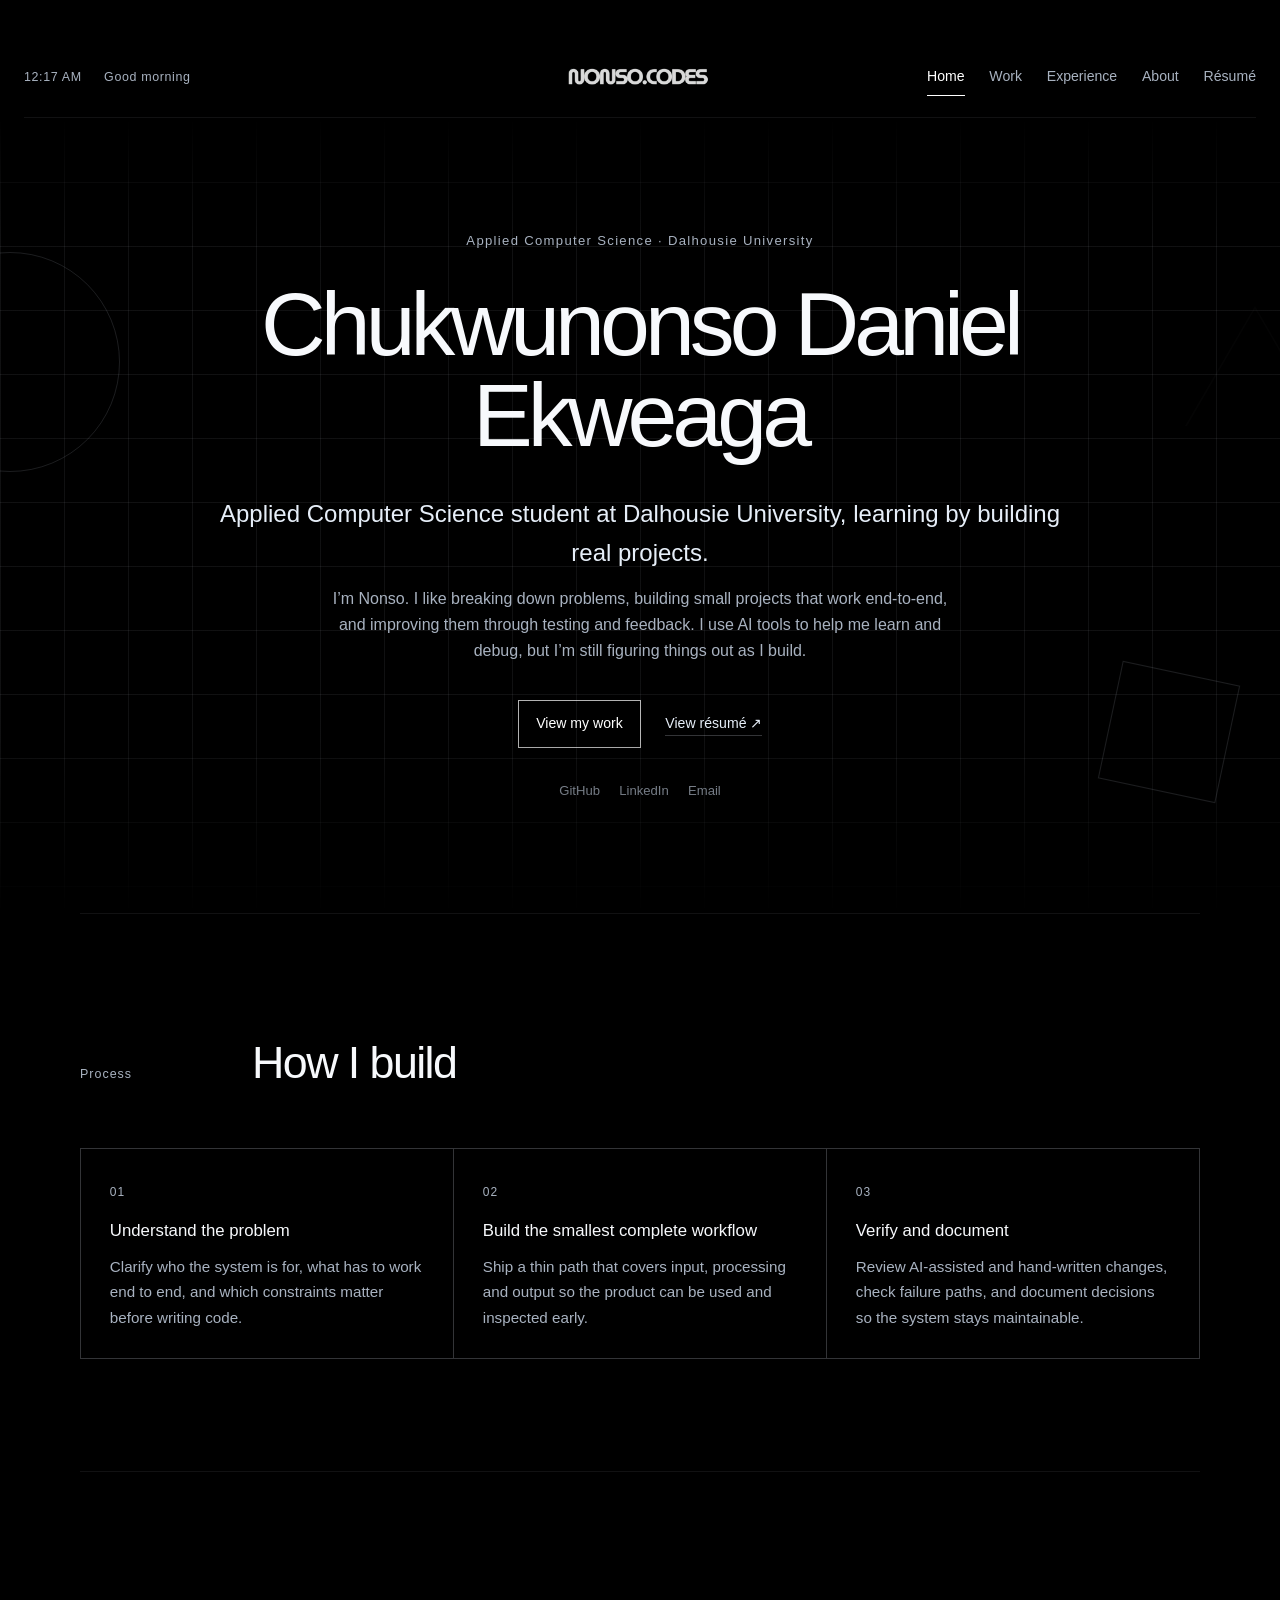
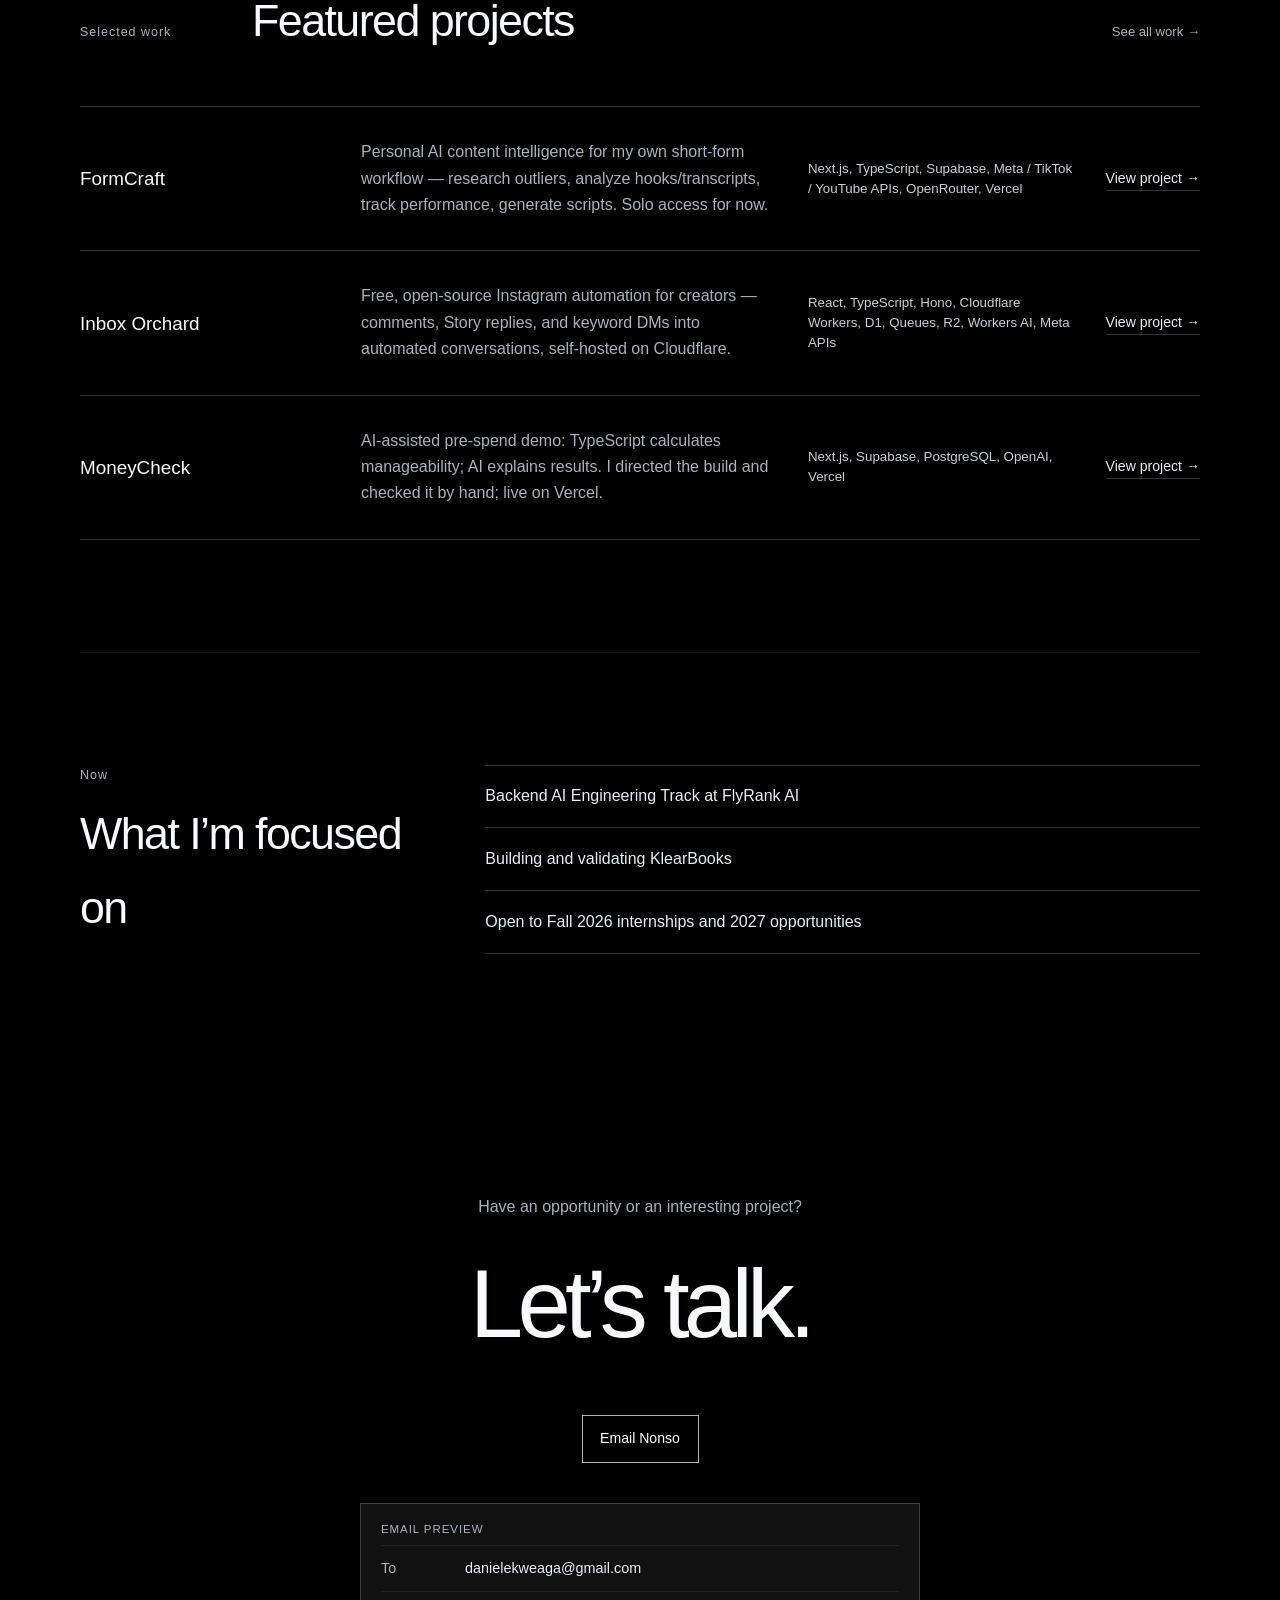
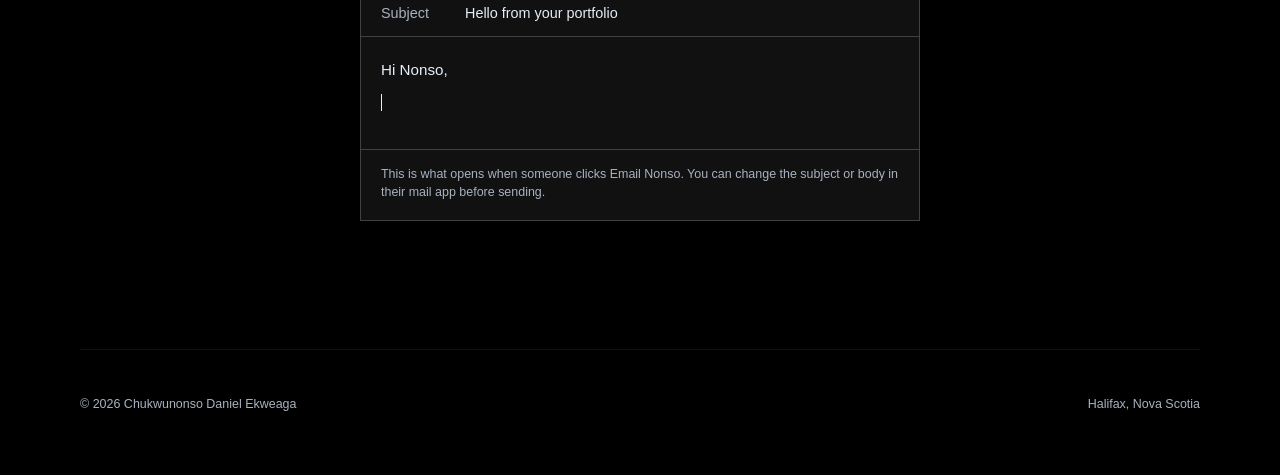
==== commit a620cad9: "Add FormCraft and Inbox Orchard; switch site domain to nonso.online. Co-authored-by: Cursor <cursora" ====
--- a/index.html
+++ b/index.html
@@ -5,18 +5,18 @@
   <meta name="viewport" content="width=device-width, initial-scale=1">
   <title>Chukwunonso Daniel Ekweaga | Student Developer</title>
   <meta name="description" content="Chukwunonso Daniel Ekweaga is an Applied Computer Science student at Dalhousie University learning by building and improving real software projects.">
-  <link rel="canonical" href="https://nonso.codes/">
+  <link rel="canonical" href="https://nonso.online/">
   <meta property="og:title" content="Chukwunonso Daniel Ekweaga | Student Developer">
   <meta property="og:description" content="Full-stack, AI, cloud and data projects by Nonso Ekweaga.">
   <meta property="og:type" content="website">
-  <meta property="og:url" content="https://nonso.codes/">
-  <meta property="og:image" content="https://nonso.codes/social-share.svg">
+  <meta property="og:url" content="https://nonso.online/">
+  <meta property="og:image" content="https://nonso.online/social-share.svg">
   <meta name="twitter:card" content="summary_large_image">
   <meta name="theme-color" content="#000000">
   <link rel="icon" type="image/png" href="header image.png">
   <link rel="apple-touch-icon" href="header image.png">
   <link rel="stylesheet" href="style.css">
-  <script type="application/ld+json">{"@context":"https://schema.org","@type":"Person","name":"Chukwunonso Daniel Ekweaga","alternateName":"Nonso Ekweaga","url":"https://nonso.codes/","email":"mailto:danielekweaga@gmail.com","alumniOf":{"@type":"CollegeOrUniversity","name":"Dalhousie University"},"sameAs":["https://github.com/danekweaga","https://www.linkedin.com/in/chukwunonso-daniel-ekweaga/"]}</script>
+  <script type="application/ld+json">{"@context":"https://schema.org","@type":"Person","name":"Chukwunonso Daniel Ekweaga","alternateName":"Nonso Ekweaga","url":"https://nonso.online/","email":"mailto:danielekweaga@gmail.com","alumniOf":{"@type":"CollegeOrUniversity","name":"Dalhousie University"},"sameAs":["https://github.com/danekweaga","https://www.linkedin.com/in/chukwunonso-daniel-ekweaga/"]}</script>
 </head>
 <body data-page="home">
   <a class="skip-link" href="#main">Skip to content</a>
@@ -25,7 +25,7 @@
   <div class="ambient-shape shape-square" aria-hidden="true"></div>
   <header class="site-header">
     <div class="header-meta"><span class="clock" aria-label="Local time"></span><span class="greeting" aria-live="polite">Hello</span></div>
-    <a class="wordmark" href="index.html" aria-label="nonso.codes home"><img src="nonso wo bg.png" alt="nonso.codes"></a>
+    <a class="wordmark" href="index.html" aria-label="nonso.online home"><img src="nonso wo bg.png" alt="nonso.online"></a>
     <button class="menu-toggle" type="button" aria-expanded="false" aria-controls="site-nav"><span></span><span></span><span></span><span class="sr-only">Open navigation</span></button>
     <nav id="site-nav" class="site-nav" aria-label="Main navigation"></nav>
   </header>
@@ -49,15 +49,31 @@
       </div>
     </section>
     <section class="section shell reveal">
-      <div class="section-heading"><p>Selected work</p><h2>Three public demos</h2><a href="work.html">See all work →</a></div>
+      <div class="section-heading"><p>Selected work</p><h2>Featured projects</h2><a href="work.html">See all work →</a></div>
       <div class="project-list home-projects">
+        <article><h3><a href="projects/formcraft.html">FormCraft</a></h3><p>Personal AI content intelligence for my own short-form workflow — research outliers, analyze hooks/transcripts, track performance, generate scripts. Solo access for now.</p><small>Next.js, TypeScript, Supabase, Meta / TikTok / YouTube APIs, OpenRouter, Vercel</small><a class="row-link" href="projects/formcraft.html">View project →</a></article>
+        <article><h3><a href="projects/inbox-orchard.html">Inbox Orchard</a></h3><p>Free, open-source Instagram automation for creators — comments, Story replies, and keyword DMs into automated conversations, self-hosted on Cloudflare.</p><small>React, TypeScript, Hono, Cloudflare Workers, D1, Queues, R2, Workers AI, Meta APIs</small><a class="row-link" href="projects/inbox-orchard.html">View project →</a></article>
         <article><h3><a href="projects/moneycheck.html">MoneyCheck</a></h3><p>AI-assisted pre-spend demo: TypeScript calculates manageability; AI explains results. I directed the build and checked it by hand; live on Vercel.</p><small>Next.js, Supabase, PostgreSQL, OpenAI, Vercel</small><a class="row-link" href="projects/moneycheck.html">View project →</a></article>
-        <article><h3><a href="projects/courtledger.html">CourtLedger</a></h3><p>Personal NBA bet-tracking demo. AI-assisted codebase; I tested, deployed, added Highlight Hub, and removed Bet Intelligence.</p><small>React, TypeScript, Vite, Supabase, Vercel</small><a class="row-link" href="projects/courtledger.html">View project →</a></article>
-        <article><h3><a href="projects/azure-monitor.html">Azure Serverless Uptime Monitor</a></h3><p>Live Azure Functions + Table Storage monitor with a public dashboard for my side projects.</p><small>Python, Azure Functions, Azure Table Storage, GitHub Actions</small><a class="row-link" href="projects/azure-monitor.html">View project →</a></article>
       </div>
     </section>
     <section class="section shell now reveal"><div class="section-heading"><p>Now</p><h2>What I’m focused on</h2></div><ul><li>Backend AI Engineering Track at FlyRank AI</li><li>Building and validating KlearBooks</li><li>Open to Fall 2026 internships and 2027 opportunities</li></ul></section>
-    <section class="contact-cta shell reveal"><p>Have an opportunity or an interesting project?</p><h2>Let’s talk.</h2><a class="button" href="mailto:danielekweaga@gmail.com">Email Nonso</a></section>
+    <section class="contact-cta shell reveal">
+      <p>Have an opportunity or an interesting project?</p>
+      <h2>Let’s talk.</h2>
+      <a class="button" href="mailto:danielekweaga@gmail.com?subject=Hello%20from%20your%20portfolio&body=Hi%20Nonso%2C%0A%0A">Email Nonso</a>
+      <div class="email-preview" aria-label="Preview of the email that will open">
+        <p class="email-preview-label">Email preview</p>
+        <dl class="email-preview-meta">
+          <div><dt>To</dt><dd>danielekweaga@gmail.com</dd></div>
+          <div><dt>Subject</dt><dd>Hello from your portfolio</dd></div>
+        </dl>
+        <div class="email-preview-body">
+          <p>Hi Nonso,</p>
+          <p class="email-preview-cursor" aria-hidden="true"></p>
+        </div>
+        <p class="email-preview-note">This is what opens when someone clicks Email Nonso. You can change the subject or body in their mail app before sending.</p>
+      </div>
+    </section>
   </main>
   <footer class="site-footer shell"><p>© <span data-year></span> Chukwunonso Daniel Ekweaga</p><p>Halifax, Nova Scotia</p></footer>
   <script src="script.js"></script>
--- a/style.css
+++ b/style.css
@@ -2,7 +2,7 @@
 *{box-sizing:border-box}html{scroll-behavior:smooth}body{margin:0;background:var(--black);color:var(--ink);font-family:Inter,ui-sans-serif,-apple-system,BlinkMacSystemFont,"Segoe UI",sans-serif;font-weight:350;line-height:1.65;overflow-x:hidden}a{color:inherit;text-decoration:none}a:hover{color:var(--soft)}img{max-width:100%;display:block}.shell{width:min(calc(100% - 3rem),var(--max));margin-inline:auto}.sr-only{position:absolute;width:1px;height:1px;padding:0;margin:-1px;overflow:hidden;clip:rect(0,0,0,0);white-space:nowrap;border:0}.skip-link{position:fixed;left:1rem;top:-5rem;background:#fff;color:#000;padding:.7rem 1rem;z-index:9999}.skip-link:focus{top:1rem}
 .site-header{height:118px;width:min(calc(100% - 3rem),1280px);margin:auto;display:grid;grid-template-columns:1fr auto 1fr;align-items:center;position:relative;z-index:50;border-bottom:1px solid var(--faint)}.header-meta{display:flex;gap:1.4rem;color:var(--muted);font-size:.78rem;letter-spacing:.05em}.wordmark{width:154px}.wordmark img{width:100%;height:auto}.site-nav{justify-self:end;display:flex;align-items:center;gap:1.55rem;font-size:.88rem}.site-nav a{color:var(--muted);padding:.4rem 0;border-bottom:1px solid transparent}.site-nav a:hover,.site-nav a[aria-current="page"]{color:#fff;border-color:#fff}.menu-toggle{display:none;background:none;border:0;padding:.5rem;color:#fff}.menu-toggle span:not(.sr-only){display:block;width:22px;height:1px;background:currentColor;margin:5px}
 .grid-field{position:relative;background-image:linear-gradient(var(--faint) 1px,transparent 1px),linear-gradient(90deg,var(--faint) 1px,transparent 1px);background-size:64px 64px;mask-image:linear-gradient(to bottom,transparent 0,#000 15%,#000 78%,transparent 100%)}.hero{min-height:calc(100vh - 118px);display:grid;place-items:center;padding:7rem 1.5rem}.hero-inner{text-align:center;max-width:850px}.hero-kicker{color:var(--muted);font-size:.82rem;letter-spacing:.1em;margin:0 0 1.7rem}.hero h1{font-size:clamp(2.8rem,7vw,6.2rem);line-height:1.02;letter-spacing:-.055em;font-weight:250;margin:0}.hero-line{font-size:clamp(1.15rem,2vw,1.5rem);color:var(--soft);margin:2rem auto .8rem}.hero-copy{max-width:620px;color:var(--muted);margin:0 auto}.actions{display:flex;gap:1.5rem;align-items:center;justify-content:center;margin-top:2.2rem}.button{display:inline-flex;align-items:center;justify-content:center;border:1px solid rgba(255,255,255,.7);padding:.7rem 1.1rem;color:#fff;font-size:.88rem;transition:background .2s,color .2s,transform .2s}.button:hover{background:#fff;color:#000;transform:translateY(-2px)}.text-link,.row-link{color:var(--soft);font-size:.88rem;border-bottom:1px solid var(--line)}.social-links{display:flex;justify-content:center;gap:1.2rem;margin-top:2rem;color:var(--muted);font-size:.82rem}
-.section{padding:7rem 0;border-top:1px solid var(--faint)}.section-heading{display:grid;grid-template-columns:140px 1fr auto;gap:2rem;align-items:baseline;margin-bottom:3rem}.section-heading>p{color:var(--muted);font-size:.78rem;margin:0;letter-spacing:.08em}.section-heading h2{font-weight:300;font-size:clamp(1.8rem,3.5vw,3rem);letter-spacing:-.035em;margin:0}.section-heading>a{font-size:.82rem;color:var(--muted)}.project-list{border-top:1px solid var(--line)}.project-list article{display:grid;grid-template-columns:minmax(190px,.75fr) 1.25fr minmax(180px,.8fr) auto;gap:2rem;align-items:center;padding:2rem 0;border-bottom:1px solid var(--line)}.project-list h3{font-size:1.18rem;font-weight:450;margin:0}.project-list p{color:var(--muted);margin:0}.project-list small{color:#c7cfda;line-height:1.5}.now{display:grid;grid-template-columns:1fr 2fr;gap:3rem}.now .section-heading{display:block;margin:0}.now .section-heading p{margin-bottom:.7rem}.now ul{list-style:none;margin:0;padding:0;border-top:1px solid var(--line)}.now li{padding:1.1rem 0;border-bottom:1px solid var(--line);color:var(--soft)}.contact-cta{padding:8rem 0;text-align:center}.contact-cta p{color:var(--muted);margin:0}.contact-cta h2{font-size:clamp(3rem,8vw,6rem);font-weight:250;letter-spacing:-.06em;margin:.3rem 0 2rem}.site-footer{border-top:1px solid var(--faint);padding:2rem 0 3rem;display:flex;justify-content:space-between;color:var(--muted);font-size:.78rem}
+.section{padding:7rem 0;border-top:1px solid var(--faint)}.section-heading{display:grid;grid-template-columns:140px 1fr auto;gap:2rem;align-items:baseline;margin-bottom:3rem}.section-heading>p{color:var(--muted);font-size:.78rem;margin:0;letter-spacing:.08em}.section-heading h2{font-weight:300;font-size:clamp(1.8rem,3.5vw,3rem);letter-spacing:-.035em;margin:0}.section-heading>a{font-size:.82rem;color:var(--muted)}.project-list{border-top:1px solid var(--line)}.project-list article{display:grid;grid-template-columns:minmax(190px,.75fr) 1.25fr minmax(180px,.8fr) auto;gap:2rem;align-items:center;padding:2rem 0;border-bottom:1px solid var(--line)}.project-list h3{font-size:1.18rem;font-weight:450;margin:0}.project-list p{color:var(--muted);margin:0}.project-list small{color:#c7cfda;line-height:1.5}.now{display:grid;grid-template-columns:1fr 2fr;gap:3rem}.now .section-heading{display:block;margin:0}.now .section-heading p{margin-bottom:.7rem}.now ul{list-style:none;margin:0;padding:0;border-top:1px solid var(--line)}.now li{padding:1.1rem 0;border-bottom:1px solid var(--line);color:var(--soft)}.contact-cta{padding:8rem 0;text-align:center}.contact-cta p{color:var(--muted);margin:0}.contact-cta h2{font-size:clamp(3rem,8vw,6rem);font-weight:250;letter-spacing:-.06em;margin:.3rem 0 2rem}.email-preview{max-width:560px;margin:2.5rem auto 0;text-align:left;border:1px solid var(--line);background:var(--faint)}.email-preview-label{font-size:.72rem;letter-spacing:.08em;text-transform:uppercase;color:var(--muted);padding:1rem 1.25rem .4rem;margin:0}.email-preview-meta{margin:0;padding:0 1.25rem;border-bottom:1px solid var(--line)}.email-preview-meta>div{display:grid;grid-template-columns:72px 1fr;gap:.75rem;padding:.65rem 0;border-top:1px solid var(--faint);font-size:.9rem}.email-preview-meta dt{color:var(--muted);margin:0}.email-preview-meta dd{margin:0;color:var(--soft)}.email-preview-body{padding:1.25rem;min-height:7rem;color:var(--soft);font-size:.95rem}.email-preview-body p{margin:0 0 .75rem;color:var(--soft)}.email-preview-cursor{display:inline-block;width:1px;height:1.1em;background:var(--soft);vertical-align:text-bottom;animation:email-caret 1s step-end infinite}.email-preview-note{margin:0;padding:.9rem 1.25rem 1.1rem;border-top:1px solid var(--line);font-size:.78rem;color:var(--muted);line-height:1.5}@keyframes email-caret{50%{opacity:0}}.site-footer{border-top:1px solid var(--faint);padding:2rem 0 3rem;display:flex;justify-content:space-between;color:var(--muted);font-size:.78rem}
 .ambient-shape{position:fixed;pointer-events:none;z-index:-1;opacity:.12}.shape-circle{width:220px;height:220px;border:1px solid var(--soft);border-radius:50%;left:-100px;top:28%}.shape-square{width:120px;height:120px;border:1px solid var(--soft);right:4%;bottom:12%;transform:rotate(12deg)}.shape-triangle{width:0;height:0;border-left:70px solid transparent;border-right:70px solid transparent;border-bottom:120px solid rgba(230,238,248,.15);right:-45px;top:34%}.shape-triangle:after{content:"";position:absolute;left:-68px;top:3px;border-left:68px solid transparent;border-right:68px solid transparent;border-bottom:117px solid #000}
 .page-hero{padding:8rem 0 5rem;border-bottom:1px solid var(--line)}.page-hero .eyebrow{color:var(--muted);font-size:.82rem;letter-spacing:.08em}.page-hero h1{font-weight:250;font-size:clamp(3.2rem,8vw,6.7rem);letter-spacing:-.06em;line-height:1;margin:.5rem 0 1.5rem}.page-hero>p:last-child{max-width:680px;color:var(--muted);font-size:1.08rem}.editorial-grid{display:grid;grid-template-columns:repeat(2,1fr);border-top:1px solid var(--line);border-left:1px solid var(--line)}.work-item{padding:2rem;min-height:270px;border-right:1px solid var(--line);border-bottom:1px solid var(--line);display:flex;flex-direction:column}.work-item .number{color:var(--muted);font-size:.75rem}.work-item h2,.work-item h3{font-weight:350;margin:2.3rem 0 .8rem;font-size:1.55rem}.work-item p{color:var(--muted);margin:0}.work-item .stack{font-size:.82rem;color:var(--soft);margin-top:auto;padding-top:2rem}.link-group{display:flex;gap:1rem;margin-top:1rem;font-size:.82rem}.link-group a{border-bottom:1px solid var(--line)}.subheading{font-size:1rem;font-weight:400;color:var(--soft);margin:5rem 0 1.5rem}
 .timeline{max-width:900px;margin-left:auto}.timeline-item{border-left:1px solid var(--line);padding:0 0 4rem 2rem;position:relative}.timeline-item:before{content:"";position:absolute;left:-4px;top:.55rem;width:7px;height:7px;background:#000;border:1px solid #fff;border-radius:50%}.timeline-meta{display:flex;justify-content:space-between;gap:2rem;color:var(--muted);font-size:.8rem}.timeline-item h2,.timeline-item h3{font-weight:400;font-size:1.35rem;margin:.5rem 0}.timeline-item>p{color:var(--soft);margin:.2rem 0}.timeline-item ul{color:var(--muted);padding-left:1.1rem;margin:1rem 0 0}.timeline-item li+li{margin-top:.5rem}.compact-list{border-top:1px solid var(--line)}.compact-list article{display:grid;grid-template-columns:1fr 1fr auto;gap:2rem;padding:1.25rem 0;border-bottom:1px solid var(--line)}.compact-list h3,.compact-list p{margin:0;font-size:.95rem}.compact-list p,.compact-list time{color:var(--muted)}
@@ -11,4 +11,4 @@
 .reveal{opacity:0;transform:translateY(14px);transition:opacity .65s ease,transform .65s ease}.reveal.visible{opacity:1;transform:none}
 .process-grid{display:grid;grid-template-columns:repeat(3,1fr);gap:0;border-top:1px solid var(--line);border-left:1px solid var(--line)}.process-step{padding:1.8rem;border-right:1px solid var(--line);border-bottom:1px solid var(--line)}.process-step .number{color:var(--muted);font-size:.75rem;letter-spacing:.08em}.process-step h3{font-size:1.05rem;font-weight:450;margin:.8rem 0 .6rem}.process-step p{margin:0;color:var(--muted);font-size:.95rem}.tag{display:inline-block;font-size:.7rem;letter-spacing:.06em;color:var(--muted);border:1px solid var(--line);padding:.2rem .5rem;margin:.4rem 0 .2rem;text-transform:uppercase}.placeholder-note{color:var(--muted);font-style:italic}.screenshot{margin:0 0 2rem}.screenshot img{width:100%;border:1px solid var(--line)}.screenshot figcaption{color:var(--muted);font-size:.8rem;margin-top:.6rem}.screenshot-zoom{display:block;cursor:zoom-in}.screenshot-zoom:hover img{border-color:rgba(230,238,248,.45)}.lightbox{position:fixed;inset:0;z-index:10000;background:rgba(0,0,0,.88);display:grid;place-items:center;padding:2rem;cursor:zoom-out}.lightbox[hidden]{display:none}.lightbox img{max-width:min(1200px,96vw);max-height:88vh;width:auto;height:auto;border:1px solid var(--line);cursor:default}.lightbox-close{position:fixed;top:1rem;right:1rem;background:#fff;color:#000;border:0;padding:.55rem 1rem;font-size:.88rem;cursor:pointer;z-index:10001}
 @media(max-width:800px){.shell{width:min(calc(100% - 2rem),var(--max))}.site-header{height:88px;width:calc(100% - 2rem);grid-template-columns:1fr auto}.header-meta{display:none}.wordmark{justify-self:start;width:130px}.menu-toggle{display:block;justify-self:end}.site-nav{display:none;position:absolute;top:88px;left:0;right:0;background:#000;border:1px solid var(--line);padding:1rem;flex-direction:column;align-items:stretch;gap:0}.site-nav.open{display:flex}.site-nav a{padding:.8rem}.hero{min-height:calc(100svh - 88px);padding:5rem 1rem}.hero h1{font-size:clamp(2.7rem,13vw,4.5rem)}.actions{flex-direction:column}.section{padding:5rem 0}.section-heading{grid-template-columns:1fr;gap:.5rem}.project-list article{grid-template-columns:1fr;gap:.7rem;padding:1.8rem 0}.now{grid-template-columns:1fr}.site-footer{display:block}.editorial-grid{grid-template-columns:1fr}.work-item{min-height:240px}.timeline{margin-left:0}.timeline-meta{display:block}.compact-list{border-top:1px solid var(--line)}.compact-list article,.post-item{grid-template-columns:1fr;gap:.5rem}.about-grid{grid-template-columns:1fr;gap:3rem}.skills-text{grid-template-columns:1fr}.process-grid{grid-template-columns:1fr}.project-layout{grid-template-columns:1fr;gap:3rem}.project-aside{border-bottom:1px solid var(--line);padding-bottom:2rem}.page-hero{padding:5rem 0 3.5rem}.shape-square{display:none}}
-@media(prefers-reduced-motion:reduce){html{scroll-behavior:auto}*,*:before,*:after{animation-duration:.01ms!important;animation-iteration-count:1!important;transition-duration:.01ms!important}.reveal{opacity:1;transform:none}}
+@media(prefers-reduced-motion:reduce){html{scroll-behavior:auto}*,*:before,*:after{animation-duration:.01ms!important;animation-iteration-count:1!important;transition-duration:.01ms!important}.reveal{opacity:1;transform:none}.email-preview-cursor{animation:none}}
